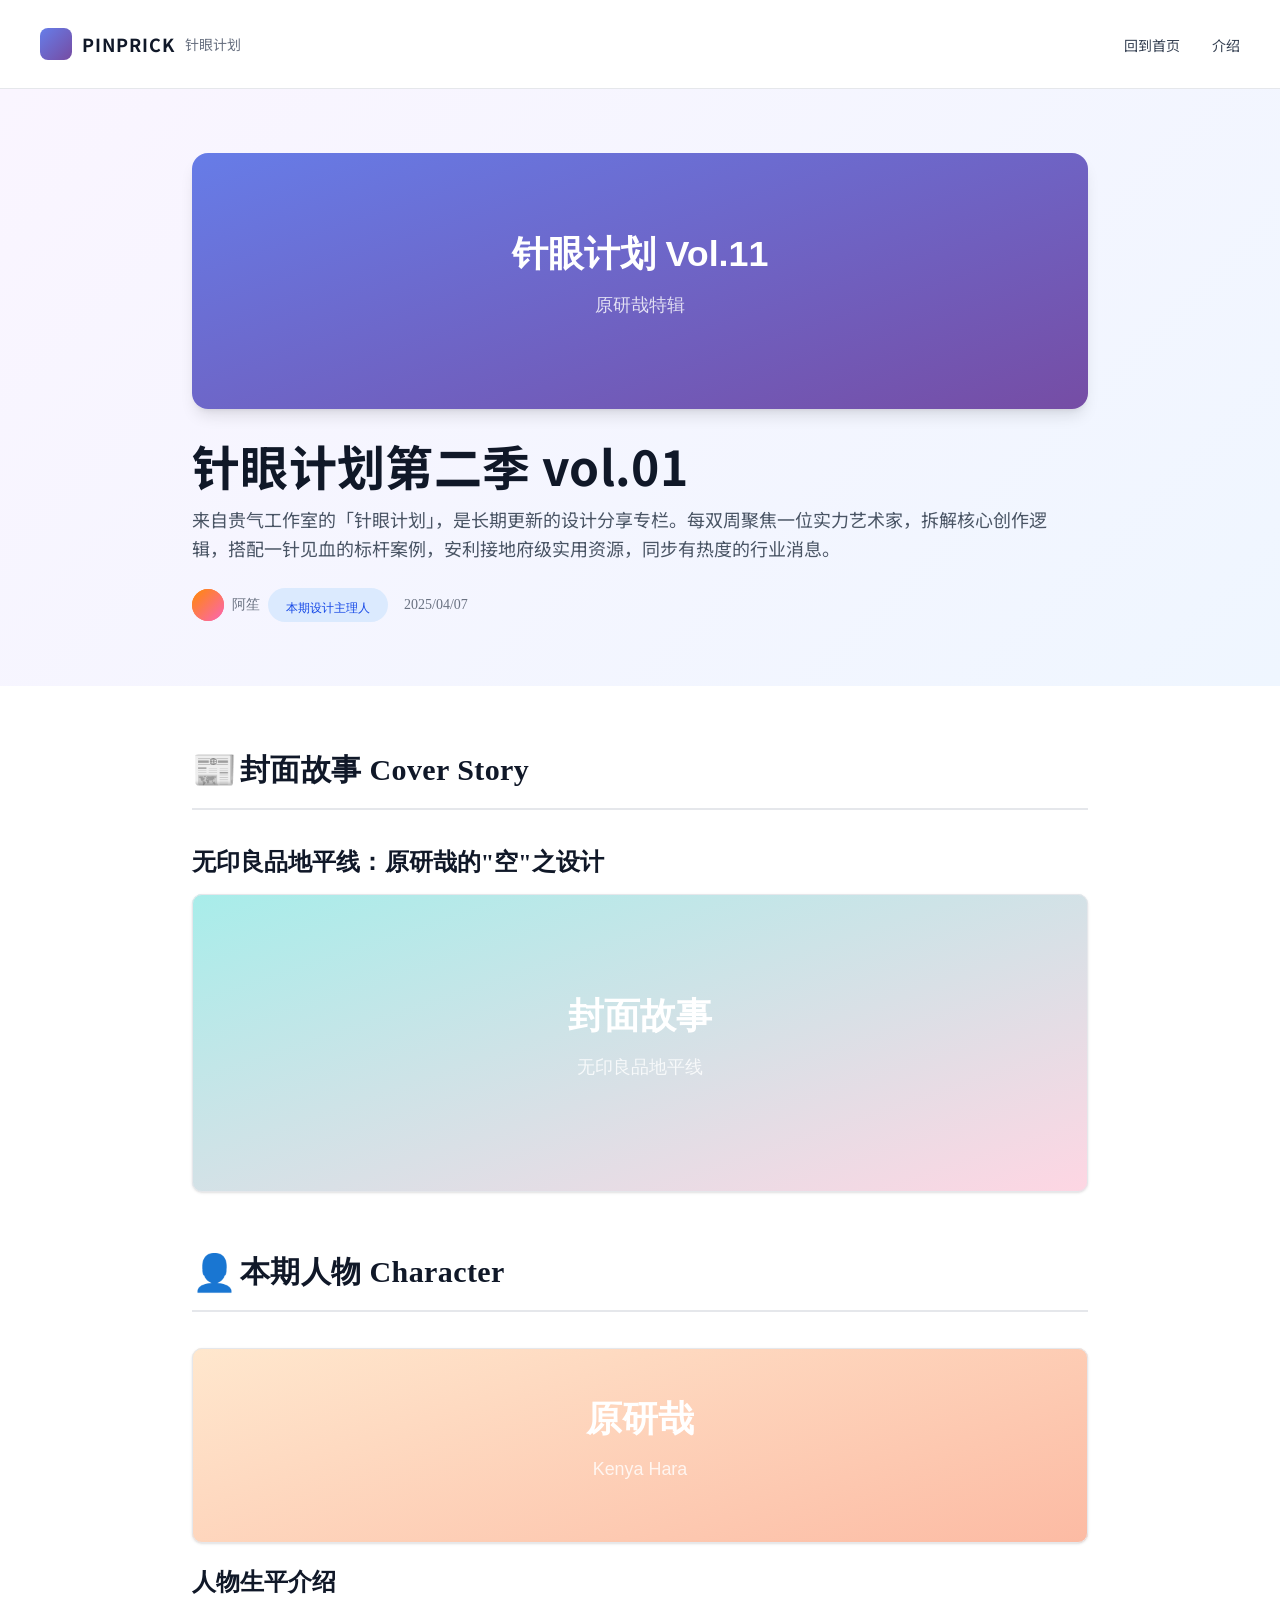
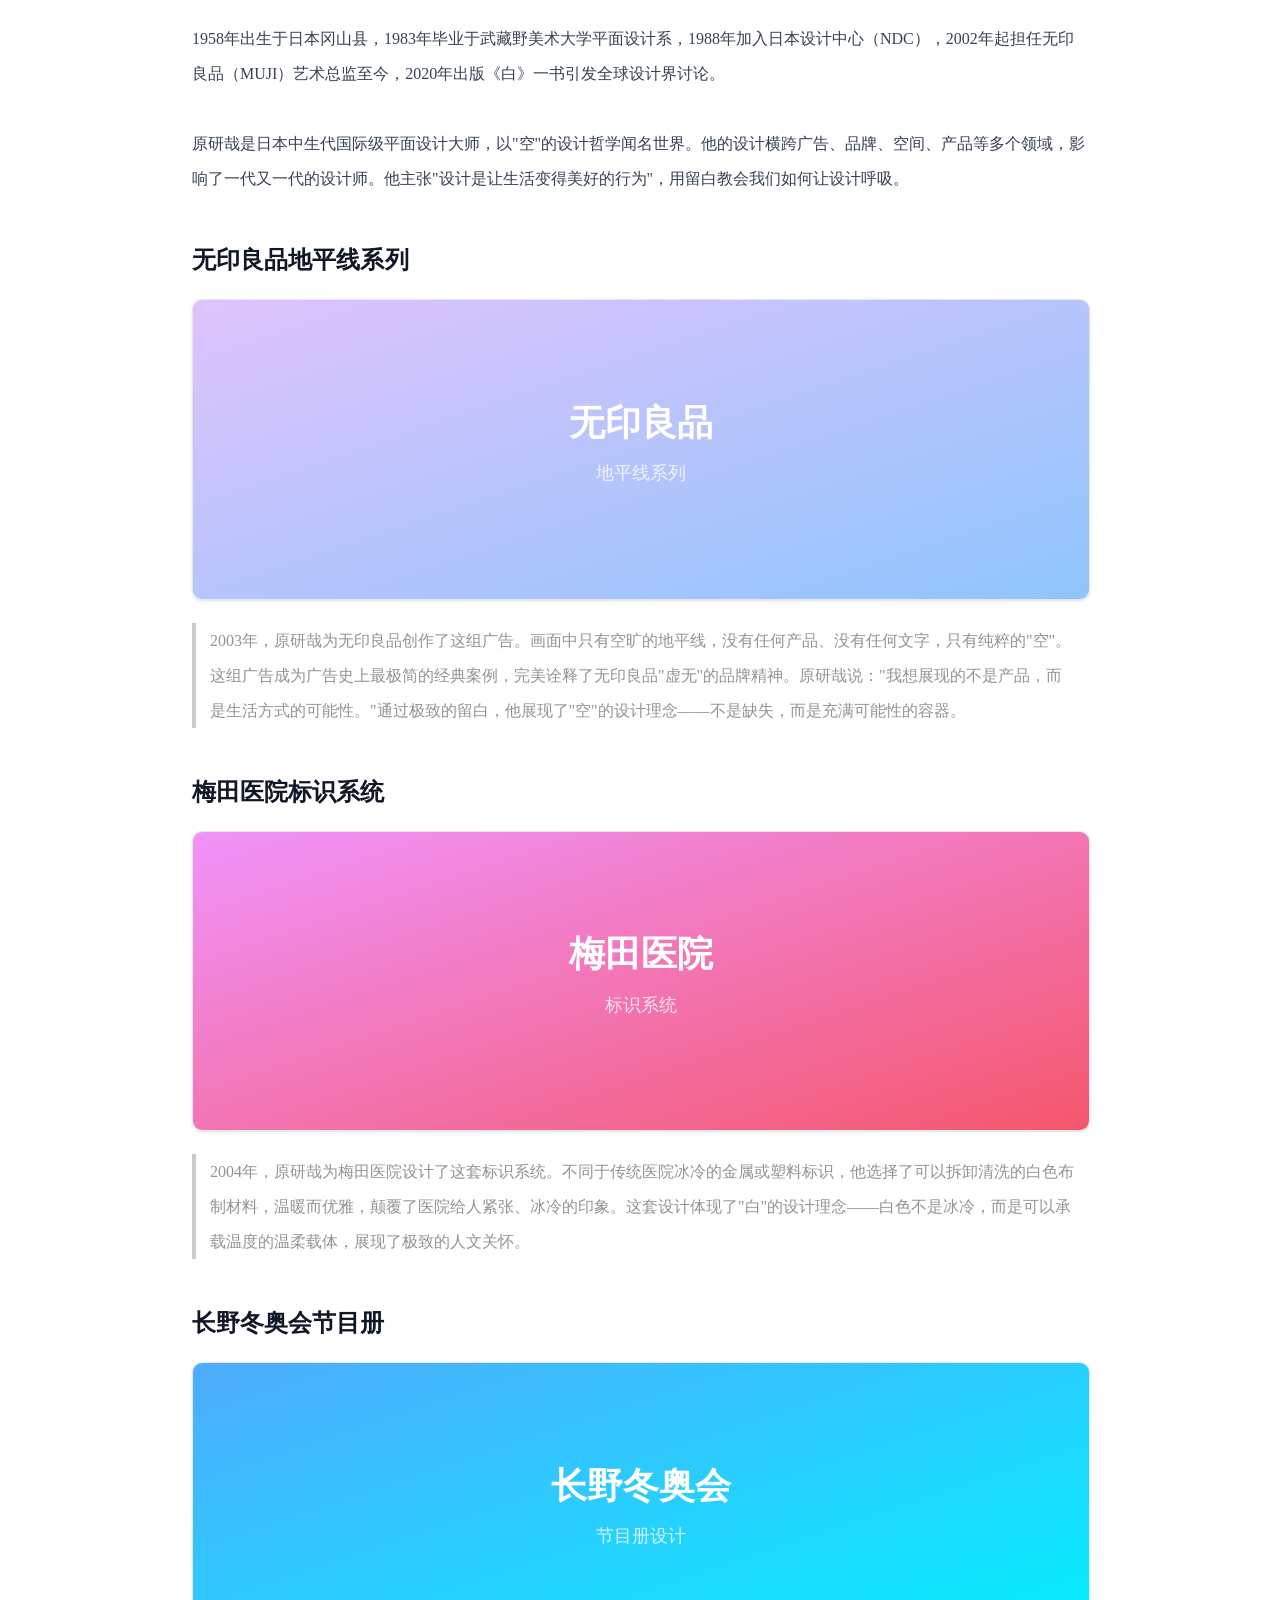
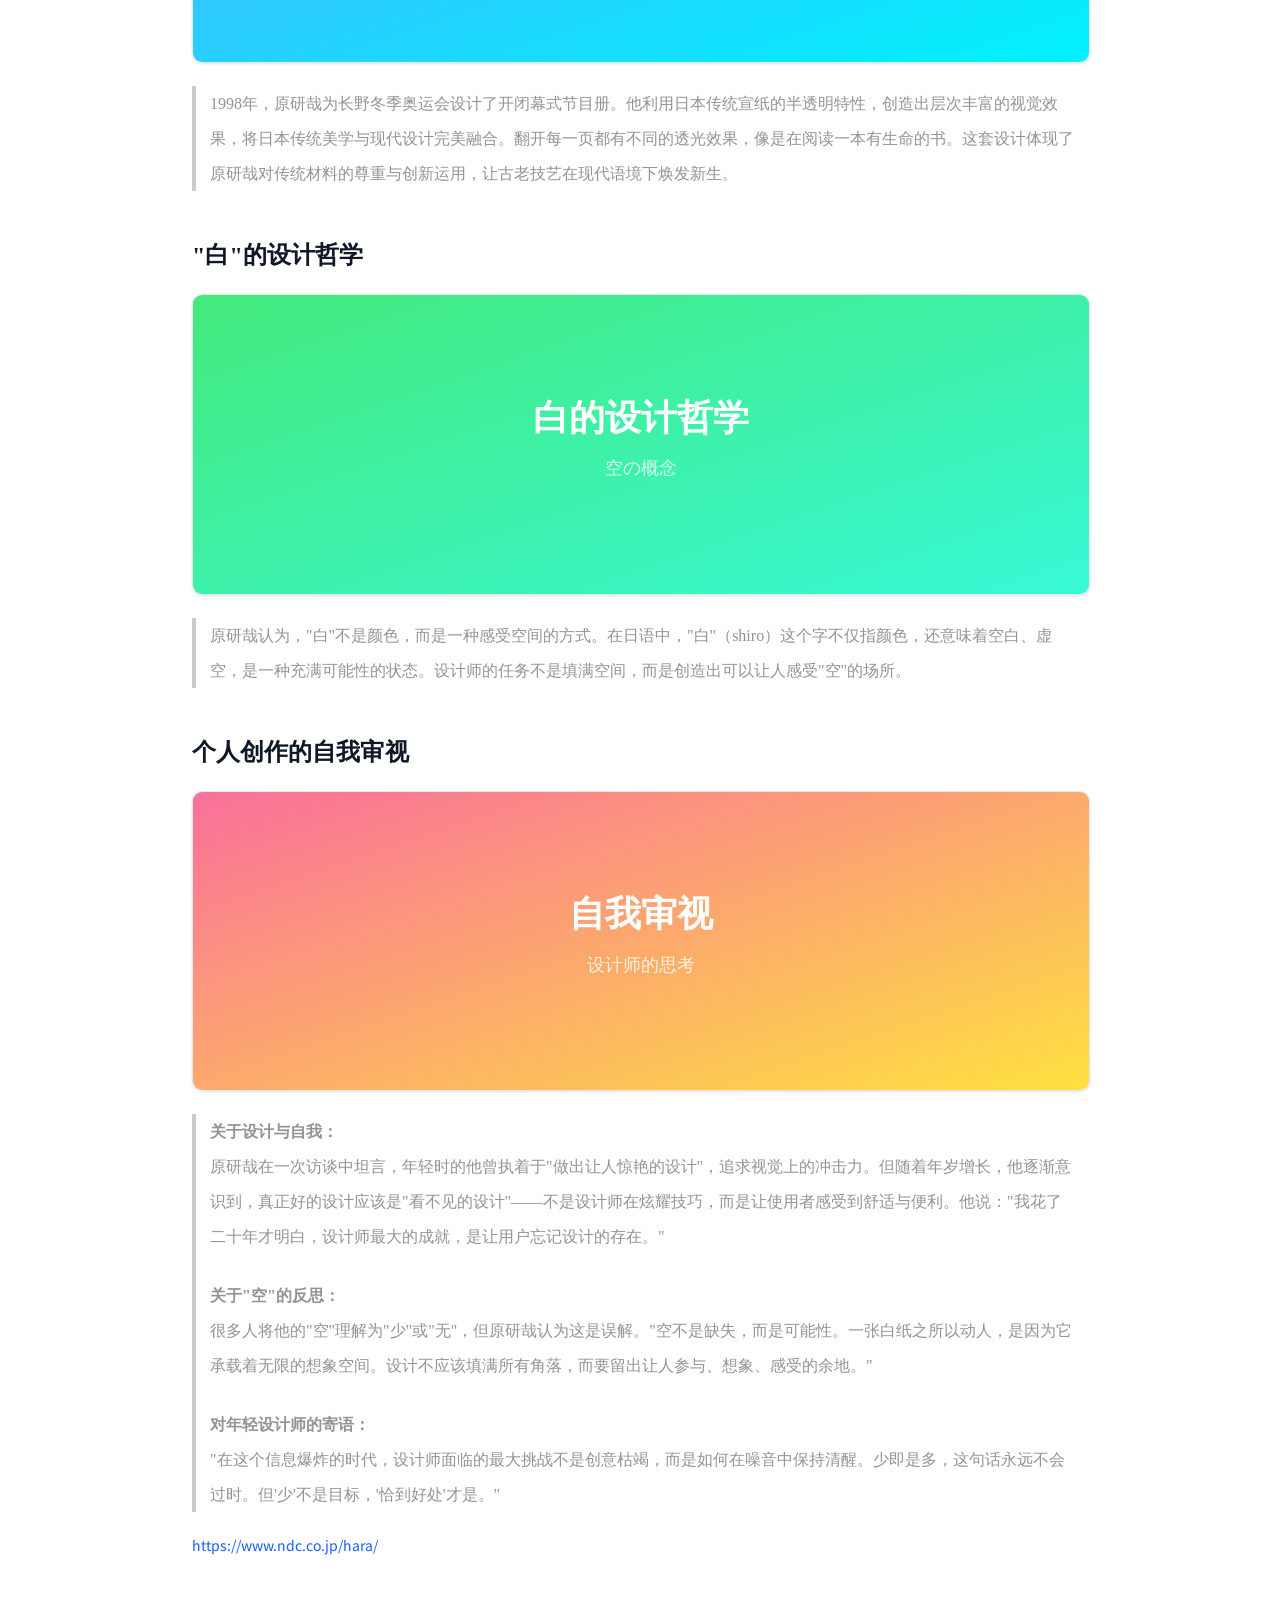
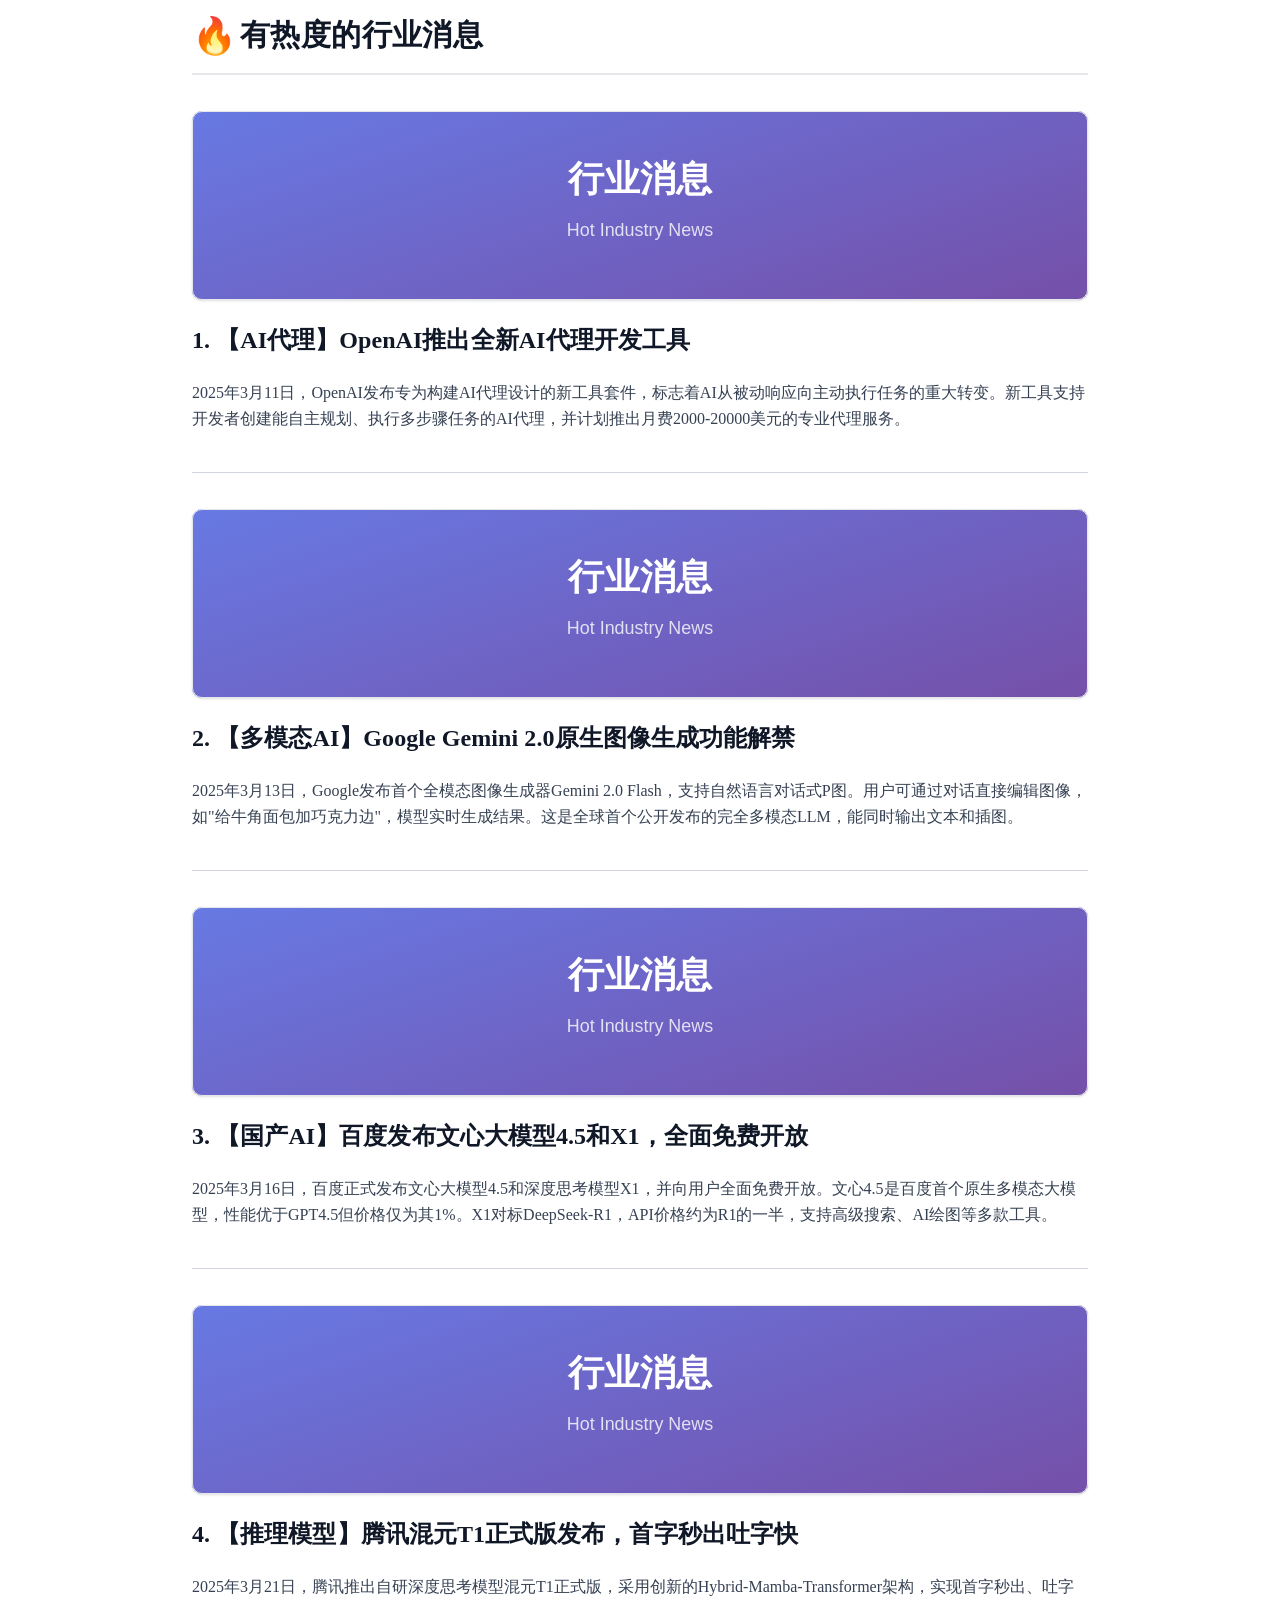
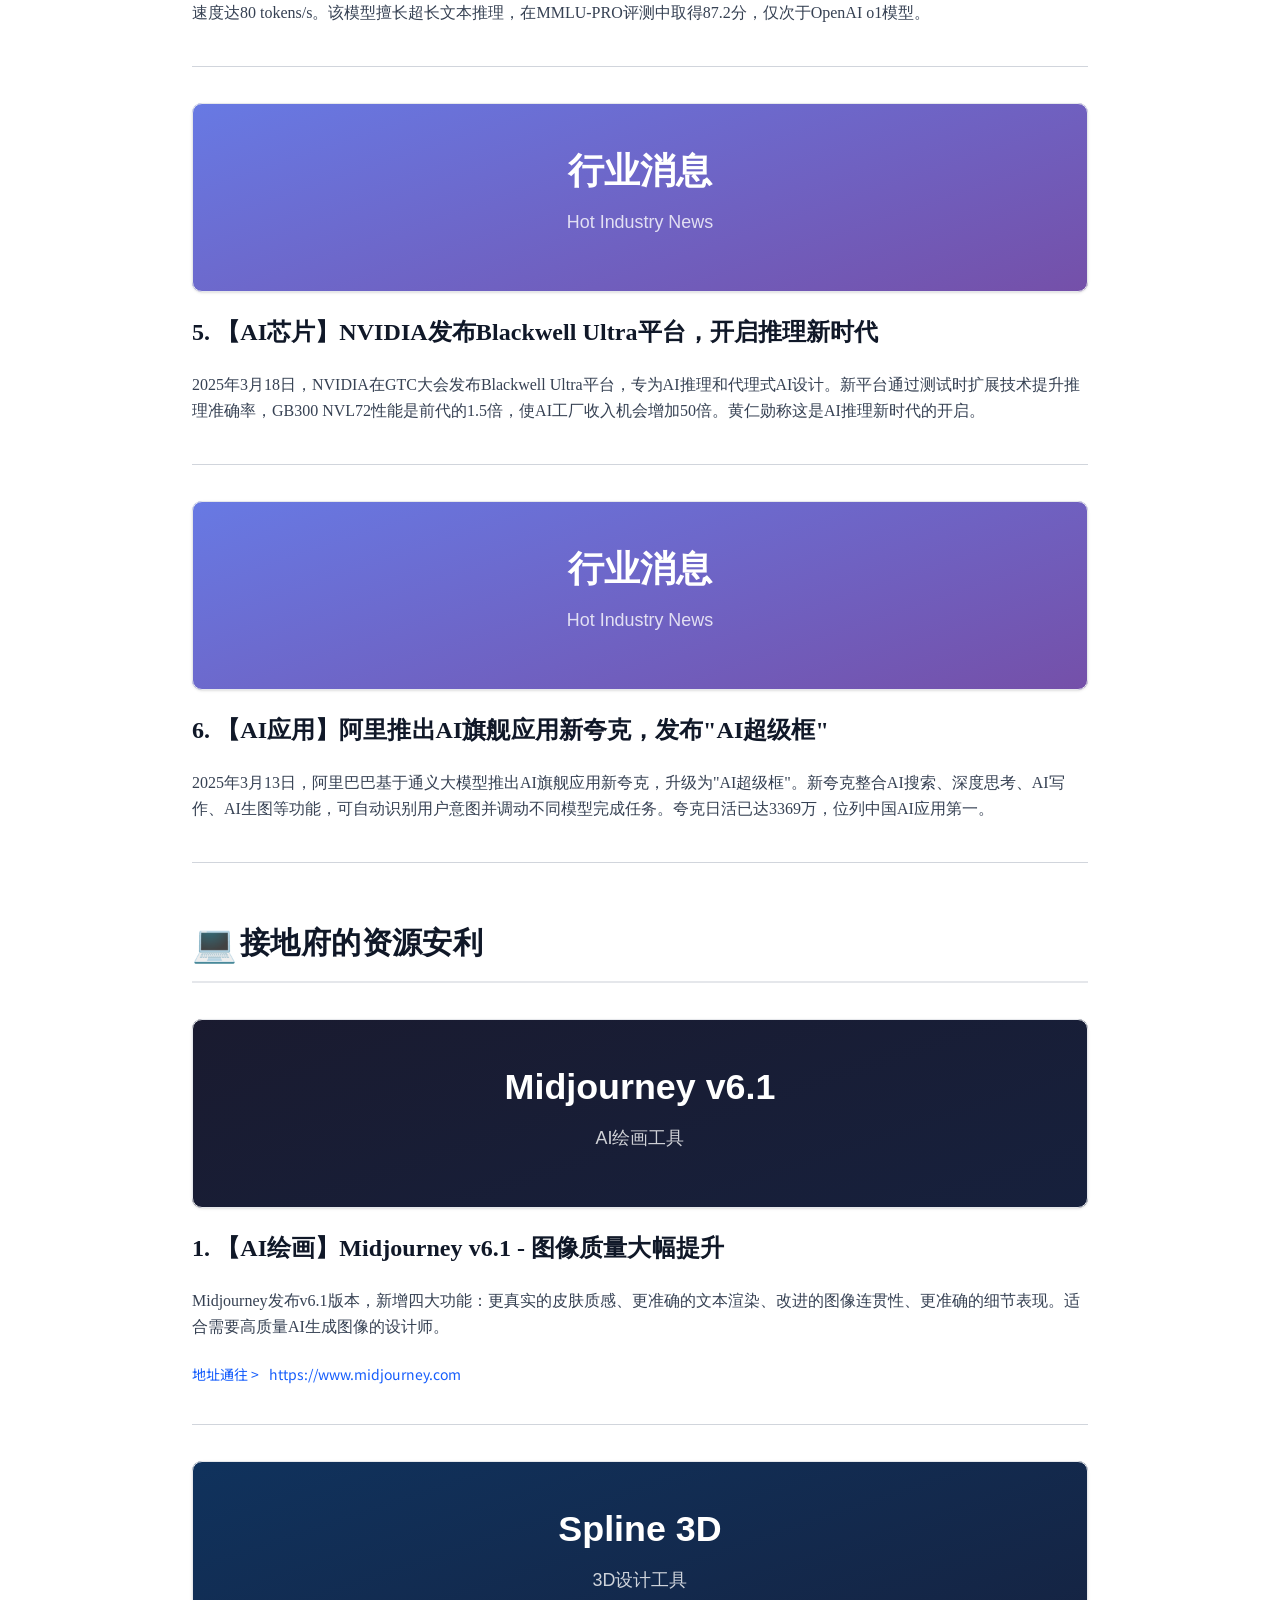
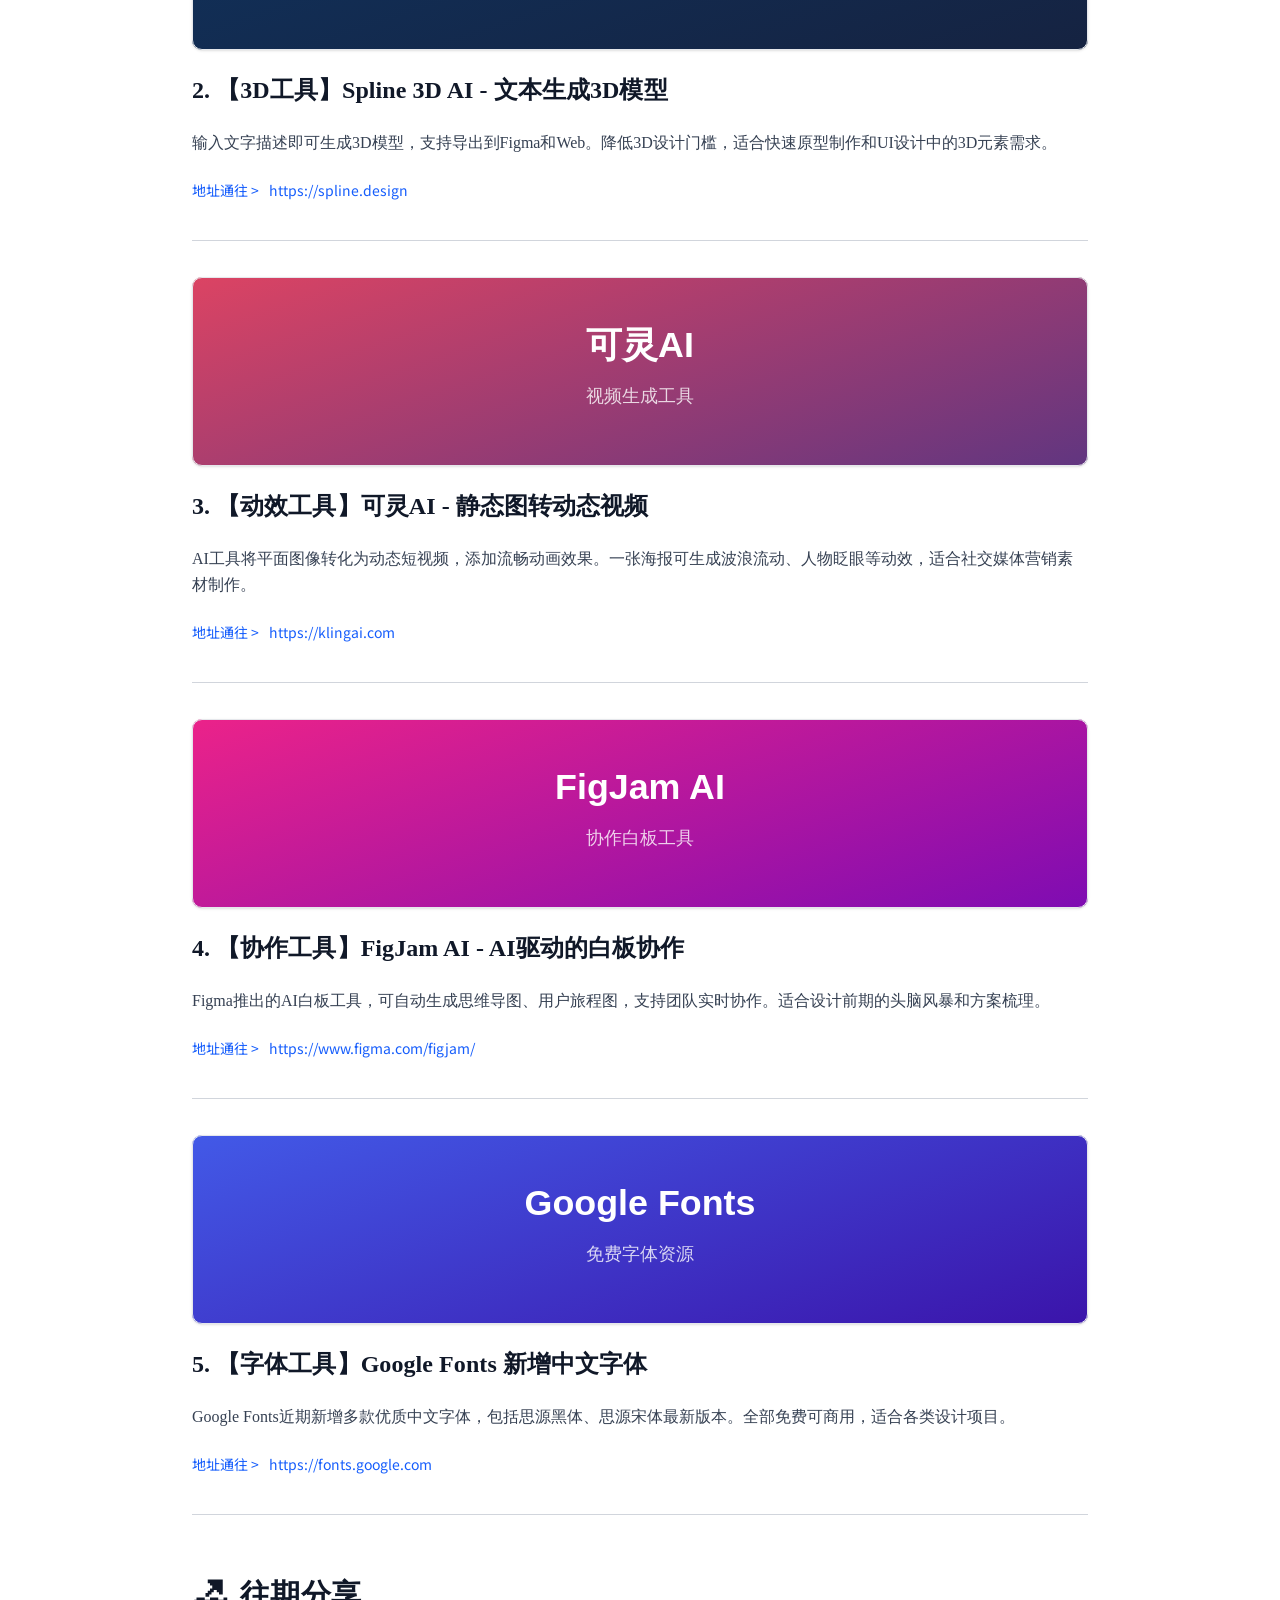
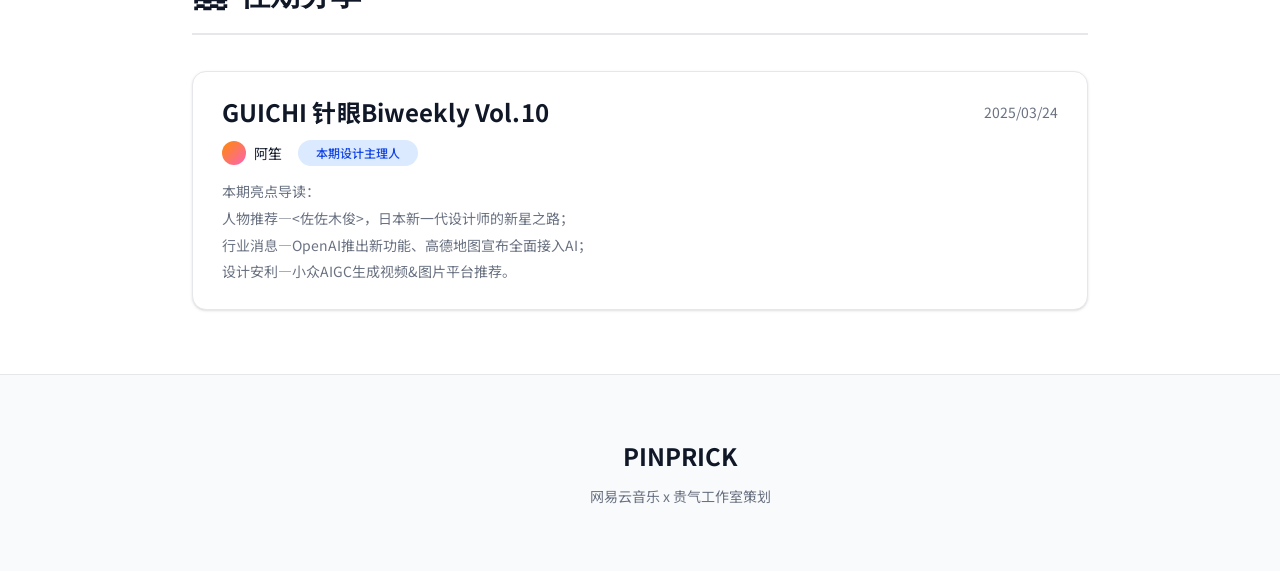
==== vol1.html @ 61b7a0e8 "优化子页面样式：渐变占位图、白色卡片阴影、统一header" ====
<!DOCTYPE html>
<html lang="zh-CN">
<head>
    <meta charset="UTF-8">
    <meta name="viewport" content="width=device-width, initial-scale=1.0">
    <title>针眼计划第二季 vol.01</title>
    <link rel="preconnect" href="https://fonts.googleapis.com">
    <link rel="preconnect" href="https://fonts.gstatic.com" crossorigin>
    <link href="https://fonts.googleapis.com/css2?family=Noto+Sans+SC:wght@400;500;600;700&display=swap" rel="stylesheet">
    <style>
        body {
            margin: 0;
            font-family: 'Noto Sans SC', Inter, -apple-system, BlinkMacSystemFont, sans-serif;
            background: white;
        }
    </style>
<style>img{max-width:100%;height:auto;display:block;}</style></head>
<body>
<!-- 整个页面容器 -->
<div style="width: 100%; min-height: 100vh; position: relative; background: white">

    <!-- 顶部Header -->
    <div class="header-section" style="display: flex; align-items: center; justify-content: space-between; padding: 16px 40px; border-bottom: 1px solid #E5E7EB; background: white; position: sticky; top: 0; z-index: 100;">
        <div class="header-logo">
            <a href="index.html" class="logo" style="display: flex; align-items: center; gap: 10px; text-decoration: none;">
                <img src="[data-uri]" alt="icon" style="width: 32px; height: 32px; border-radius: 8px;">
                <span class="en" style="font-size: 18px; font-weight: 700; color: #101828; letter-spacing: 1px;">PINPRICK</span>
                <span class="cn" style="font-size: 14px; color: #6A7282;">针眼计划</span>
            </a>
        </div>
        <nav>
            <ul style="display: flex; list-style: none; gap: 32px;">
                <li><a href="index.html" style="font-size: 14px; color: #364153; text-decoration: none;">回到首页</a></li>
                <li><a href="#" style="font-size: 14px; color: #364153; text-decoration: none;">介绍</a></li>
            </ul>
        </nav>
    </div>

    <!-- Hero区域 -->
    <div style="width: 100%; padding: 64px 40px; box-sizing: border-box; background: linear-gradient(135deg, #FAF5FF 0%, #EFF6FF 100%); display: flex; justify-content: center">
        <div style="width: 100%; max-width: 896px">
            <!-- Banner图 -->
            <div style="width: 100%; height: 256px; background: rgba(255,255,255,0); box-shadow: 0px 4px 6px -4px rgba(0,0,0,0.10), 0px 10px 15px -3px rgba(0,0,0,0.10); border-radius: 16px; overflow: hidden; margin-bottom: 32px">
                <img src="[data-uri]" style="width: 100%; height: 100%; object-fit: cover" alt="banner">
            </div>
            <!-- 标题 -->
            <div style="color: #101828; font-size: 48px; font-weight: 700; line-height: 48px; letter-spacing: 0.35px; margin-bottom: 16px">针眼计划第二季 vol.01</div>
            <!-- 描述 -->
            <div style="color: #4A5565; font-size: 18px; font-weight: 400; line-height: 29.25px; max-width: 888px; margin-bottom: 24px">来自贵气工作室的「针眼计划」，是长期更新的设计分享专栏。每双周聚焦一位实力艺术家，拆解核心创作逻辑，搭配一针见血的标杆案例，安利接地府级实用资源，同步有热度的行业消息。</div>
            <!-- 作者信息 - 日期在头像和标签旁边 -->
            <div style="display: flex; align-items: center; gap: 8px">
                <div style="width: 32px; height: 32px; position: relative; background: linear-gradient(135deg, #FF8904 0%, #FB64B6 100%); border-radius: 16777200px; overflow: hidden;">
                    <img style="width: 100%; height: 100%; object-fit: cover;" src="[data-uri]" alt="作者头像" />
                </div>
                <div style="color: #6A7282; font-size: 14px; font-family: Inter; font-weight: 400; line-height: 20px; word-wrap: break-word">阿笙</div>
                <div style="padding: 5px 18px; background: #DBEAFE; border-radius: 100px;">
                    <span style="color: #1447E6; font-size: 12px; font-family: Inter; font-weight: 500; line-height: 16px; word-wrap: break-word">本期设计主理人</span>
                </div>
                <div style="color: #6A7282; font-size: 14px; font-family: Inter; font-weight: 400; line-height: 20px; word-wrap: break-word; margin-left: 8px;">2025/04/07</div>
            </div>
        </div>
    </div>

    <!-- 主内容区 -->
    <div style="width: 100%; padding: 64px 40px; box-sizing: border-box; display: flex; justify-content: center">
        <div style="width: 100%; max-width: 896px; display: flex; flex-direction: column; gap: 60px">
            
            <!-- 封面故事 - 📰 emoji + 兔子图 -->
            <div style="display: flex; flex-direction: column; gap: 36px">
                <!-- 标题栏 -->
                <div style="width: 100%; height: 58px; position: relative; border-bottom: 2px solid #E5E7EB">
                    <div style="width: 36px; height: 40px; left: 0px; top: 0px; position: absolute">
                        <div style="left: 0px; top: 0.50px; position: absolute; color: #101828; font-size: 36px; font-family: Inter; font-weight: 700; line-height: 40px; letter-spacing: 0.37px; word-wrap: break-word">📰</div>
                    </div>
                    <div style="left: 48px; top: 2px; position: absolute; color: #101828; font-size: 30px; font-family: Inter; font-weight: 700; line-height: 36px; letter-spacing: 0.40px; word-wrap: break-word">封面故事 Cover Story</div>
                </div>
                
                <!-- 内容 -->
                <div style="width: 100%; flex-direction: column; justify-content: flex-start; align-items: flex-start; gap: 16px; display: flex">
                    <!-- 标题 -->
                    <div style="align-self: stretch; height: 32px; position: relative">
                        <div style="left: 0px; top: 0px; position: absolute; color: #101828; font-size: 24px; font-family: Inter; font-weight: 600; line-height: 32px; letter-spacing: 0.07px; word-wrap: break-word">无印良品地平线：原研哉的"空"之设计</div>
                    </div>
                    
                    <!-- 兔子封面图 - 自适应 -->
                    <div style="width: 100%; position: relative; background: rgba(255, 255, 255, 0); box-shadow: 0px 1px 2px -1px rgba(0, 0, 0, 0.10), 0px 1px 3px rgba(0, 0, 0, 0.10); overflow: hidden; border-radius: 10px; outline: 1px solid #E5E7EB; outline-offset: -1px;">
                        <img style="width: 100%; height: auto; display: block;" src="[data-uri]" alt="封面故事" />
                    </div>
                </div>
            </div>

            <!-- 本期人物 - 👤 emoji + 图文混排（生平+作品混在一起） -->
            <div style="display: flex; flex-direction: column; gap: 36px">
                <!-- 标题栏 -->
                <div style="width: 100%; height: 58px; position: relative; border-bottom: 2px solid #E5E7EB">
                    <div style="width: 36px; height: 40px; left: 0px; top: 0px; position: absolute">
                        <div style="left: 0px; top: 0.50px; position: absolute; color: #101828; font-size: 36px; font-family: Inter; font-weight: 700; line-height: 40px; letter-spacing: 0.37px; word-wrap: break-word">👤</div>
                    </div>
                    <div style="left: 48px; top: 2px; position: absolute; color: #101828; font-size: 30px; font-family: Inter; font-weight: 700; line-height: 36px; letter-spacing: 0.40px; word-wrap: break-word">本期人物 Character</div>
                </div>
                
                <!-- 内容 -->
                <div style="width: 100%; flex-direction: column; justify-content: flex-start; align-items: flex-start; gap: 48px; display: flex">
                    
                    <!-- 人物生平介绍 -->
                    <div style="width: 100%; flex-direction: column; justify-content: flex-start; align-items: flex-start; gap: 23px; display: flex">
                        <!-- 横图 -->
                        <div style="align-self: stretch; height: 195px; position: relative; background: rgba(255, 255, 255, 0); box-shadow: 0px 1px 2px -1px rgba(0, 0, 0, 0.10), 0px 1px 3px rgba(0, 0, 0, 0.10); overflow: hidden; border-radius: 10px; outline: 1px solid #E5E7EB; outline-offset: -1px;">
                            <img style="width: 100%; height: 100%; object-fit: cover;" src="[data-uri]" alt="人物介绍" />
                        </div>
                        <!-- 小标题 -->
                        <div style="align-self: stretch; height: 32px; position: relative">
                            <div style="left: 0px; top: 0px; position: absolute; color: #101828; font-size: 24px; font-family: Inter; font-weight: 600; line-height: 32px; letter-spacing: 0.07px; word-wrap: break-word">人物生平介绍</div>
                        </div>
                        <!-- 文字 -->
                        <div style="align-self: stretch; position: relative">
                            <div style="width: 100%; color: #364153; font-size: 16px; font-family: Inter; font-weight: 400; line-height: 35px; word-wrap: break-word">
                                1958年出生于日本冈山县，1983年毕业于武藏野美术大学平面设计系，1988年加入日本设计中心（NDC），2002年起担任无印良品（MUJI）艺术总监至今，2020年出版《白》一书引发全球设计界讨论。<br/><br/>
                                原研哉是日本中生代国际级平面设计大师，以"空"的设计哲学闻名世界。他的设计横跨广告、品牌、空间、产品等多个领域，影响了一代又一代的设计师。他主张"设计是让生活变得美好的行为"，用留白教会我们如何让设计呼吸。
                            </div>
                        </div>
                    </div>
                    
                    <!-- 代表作品一：地平线 -->
                    <div style="width: 100%; flex-direction: column; justify-content: flex-start; align-items: flex-start; gap: 23px; display: flex">
                        <!-- 小标题 -->
                        <div style="align-self: stretch; height: 32px; position: relative">
                            <div style="left: 0px; top: 0px; position: absolute; color: #101828; font-size: 24px; font-family: Inter; font-weight: 600; line-height: 32px; letter-spacing: 0.07px; word-wrap: break-word">无印良品地平线系列</div>
                        </div>
                        <!-- 大图 -->
                        <img style="width: 100%; height: auto; position: relative; background: rgba(255, 255, 255, 0); box-shadow: 0px 1px 2px -1px rgba(0, 0, 0, 0.10), 0px 1px 3px rgba(0, 0, 0, 0.10); border-radius: 10px; border: 1px solid #E5E7EB;" src="[data-uri]" alt="地平线系列" />
                        <!-- 左边框文字 -->
                        <div style="padding-left: 14px; padding-right: 14px; position: relative; border-left: 4px solid #CBCBCB; flex-direction: column; justify-content: center; align-items: flex-start; display: flex">
                            <div style="width: 100%; color: #939393; font-size: 16px; font-family: Inter; font-weight: 400; line-height: 35px; word-wrap: break-word">
                                2003年，原研哉为无印良品创作了这组广告。画面中只有空旷的地平线，没有任何产品、没有任何文字，只有纯粹的"空"。这组广告成为广告史上最极简的经典案例，完美诠释了无印良品"虚无"的品牌精神。原研哉说："我想展现的不是产品，而是生活方式的可能性。"通过极致的留白，他展现了"空"的设计理念——不是缺失，而是充满可能性的容器。
                            </div>
                        </div>
                    </div>
                    
                    <!-- 代表作品二：梅田医院 -->
                    <div style="width: 100%; flex-direction: column; justify-content: flex-start; align-items: flex-start; gap: 23px; display: flex">
                        <div style="align-self: stretch; height: 32px; position: relative">
                            <div style="left: 0px; top: 0px; position: absolute; color: #101828; font-size: 24px; font-family: Inter; font-weight: 600; line-height: 32px; letter-spacing: 0.07px; word-wrap: break-word">梅田医院标识系统</div>
                        </div>
                        <img style="width: 100%; height: auto; position: relative; background: rgba(255, 255, 255, 0); box-shadow: 0px 1px 2px -1px rgba(0, 0, 0, 0.10), 0px 1px 3px rgba(0, 0, 0, 0.10); border-radius: 10px; border: 1px solid #E5E7EB;" src="[data-uri]" alt="梅田医院" />
                        <div style="padding-left: 14px; padding-right: 14px; position: relative; border-left: 4px solid #CBCBCB; flex-direction: column; justify-content: center; align-items: flex-start; display: flex">
                            <div style="width: 100%; color: #939393; font-size: 16px; font-family: Inter; font-weight: 400; line-height: 35px; word-wrap: break-word">
                                2004年，原研哉为梅田医院设计了这套标识系统。不同于传统医院冰冷的金属或塑料标识，他选择了可以拆卸清洗的白色布制材料，温暖而优雅，颠覆了医院给人紧张、冰冷的印象。这套设计体现了"白"的设计理念——白色不是冰冷，而是可以承载温度的温柔载体，展现了极致的人文关怀。
                            </div>
                        </div>
                    </div>
                    
                    <!-- 代表作品三：冬奥会 -->
                    <div style="width: 100%; flex-direction: column; justify-content: flex-start; align-items: flex-start; gap: 23px; display: flex">
                        <div style="align-self: stretch; height: 32px; position: relative">
                            <div style="left: 0px; top: 0px; position: absolute; color: #101828; font-size: 24px; font-family: Inter; font-weight: 600; line-height: 32px; letter-spacing: 0.07px; word-wrap: break-word">长野冬奥会节目册</div>
                        </div>
                        <img style="width: 100%; height: auto; position: relative; background: rgba(255, 255, 255, 0); box-shadow: 0px 1px 2px -1px rgba(0, 0, 0, 0.10), 0px 1px 3px rgba(0, 0, 0, 0.10); border-radius: 10px; border: 1px solid #E5E7EB;" src="[data-uri]" alt="冬奥会节目册" />
                        <div style="padding-left: 14px; padding-right: 14px; position: relative; border-left: 4px solid #CBCBCB; flex-direction: column; justify-content: center; align-items: flex-start; display: flex">
                            <div style="width: 100%; color: #939393; font-size: 16px; font-family: Inter; font-weight: 400; line-height: 35px; word-wrap: break-word">
                                1998年，原研哉为长野冬季奥运会设计了开闭幕式节目册。他利用日本传统宣纸的半透明特性，创造出层次丰富的视觉效果，将日本传统美学与现代设计完美融合。翻开每一页都有不同的透光效果，像是在阅读一本有生命的书。这套设计体现了原研哉对传统材料的尊重与创新运用，让古老技艺在现代语境下焕发新生。
                            </div>
                        </div>
                    </div>
                    
                    <!-- 设计哲学 -->
                    <div style="width: 100%; flex-direction: column; justify-content: flex-start; align-items: flex-start; gap: 23px; display: flex">
                        <div style="align-self: stretch; height: 32px; position: relative">
                            <div style="left: 0px; top: 0px; position: absolute; color: #101828; font-size: 24px; font-family: Inter; font-weight: 600; line-height: 32px; letter-spacing: 0.07px; word-wrap: break-word">"白"的设计哲学</div>
                        </div>
                        <img style="width: 100%; height: auto; position: relative; background: rgba(255, 255, 255, 0); box-shadow: 0px 1px 2px -1px rgba(0, 0, 0, 0.10), 0px 1px 3px rgba(0, 0, 0, 0.10); border-radius: 10px; border: 1px solid #E5E7EB;" src="[data-uri]" alt="白的设计哲学" />
                        <div style="padding-left: 14px; padding-right: 14px; position: relative; border-left: 4px solid #CBCBCB; flex-direction: column; justify-content: center; align-items: flex-start; display: flex">
                            <div style="width: 100%; color: #939393; font-size: 16px; font-family: Inter; font-weight: 400; line-height: 35px; word-wrap: break-word">
                                原研哉认为，"白"不是颜色，而是一种感受空间的方式。在日语中，"白"（shiro）这个字不仅指颜色，还意味着空白、虚空，是一种充满可能性的状态。设计师的任务不是填满空间，而是创造出可以让人感受"空"的场所。
                            </div>
                        </div>
                    </div>
                    
                    <!-- 个人创作的自我审视 - 深度内容 -->
                    <div style="width: 100%; flex-direction: column; justify-content: flex-start; align-items: flex-start; gap: 23px; display: flex">
                        <div style="align-self: stretch; height: 32px; position: relative">
                            <div style="left: 0px; top: 0px; position: absolute; color: #101828; font-size: 24px; font-family: Inter; font-weight: 600; line-height: 32px; letter-spacing: 0.07px; word-wrap: break-word">个人创作的自我审视</div>
                        </div>
                        <img style="width: 100%; height: auto; position: relative; background: rgba(255, 255, 255, 0); box-shadow: 0px 1px 2px -1px rgba(0, 0, 0, 0.10), 0px 1px 3px rgba(0, 0, 0, 0.10); border-radius: 10px; border: 1px solid #E5E7EB;" src="[data-uri]" alt="自我审视" />
                        <div style="padding-left: 14px; padding-right: 14px; position: relative; border-left: 4px solid #CBCBCB; flex-direction: column; justify-content: center; align-items: flex-start; display: flex; gap: 24px;">
                            <div style="width: 100%; color: #939393; font-size: 16px; font-family: Inter; font-weight: 400; line-height: 35px; word-wrap: break-word">
                                <strong>关于设计与自我：</strong><br/>
                                原研哉在一次访谈中坦言，年轻时的他曾执着于"做出让人惊艳的设计"，追求视觉上的冲击力。但随着年岁增长，他逐渐意识到，真正好的设计应该是"看不见的设计"——不是设计师在炫耀技巧，而是让使用者感受到舒适与便利。他说："我花了二十年才明白，设计师最大的成就，是让用户忘记设计的存在。"
                            </div>
                            <div style="width: 100%; color: #939393; font-size: 16px; font-family: Inter; font-weight: 400; line-height: 35px; word-wrap: break-word">
                                <strong>关于"空"的反思：</strong><br/>
                                很多人将他的"空"理解为"少"或"无"，但原研哉认为这是误解。"空不是缺失，而是可能性。一张白纸之所以动人，是因为它承载着无限的想象空间。设计不应该填满所有角落，而要留出让人参与、想象、感受的余地。"
                            </div>
                            <div style="width: 100%; color: #939393; font-size: 16px; font-family: Inter; font-weight: 400; line-height: 35px; word-wrap: break-word">
                                <strong>对年轻设计师的寄语：</strong><br/>
                                "在这个信息爆炸的时代，设计师面临的最大挑战不是创意枯竭，而是如何在噪音中保持清醒。少即是多，这句话永远不会过时。但'少'不是目标，'恰到好处'才是。"
                            </div>
                        </div>
                        <a href="https://www.ndc.co.jp/hara/" target="_blank" style="color: #155DFC; font-size: 14px; text-decoration: none">https://www.ndc.co.jp/hara/</a>
                    </div>
                    
                </div>
            </div>

            <!-- 有热度的行业消息 - 🔥 emoji -->
            <div style="display: flex; flex-direction: column; gap: 36px">
                <!-- 标题栏 -->
                <div style="width: 100%; height: 58px; position: relative; border-bottom: 2px solid #E5E7EB">
                    <div style="width: 36px; height: 40px; left: 0px; top: 0px; position: absolute">
                        <div style="left: 0px; top: 0.50px; position: absolute; color: #101828; font-size: 36px; font-family: Inter; font-weight: 700; line-height: 40px; letter-spacing: 0.37px; word-wrap: break-word">🔥</div>
                    </div>
                    <div style="left: 48px; top: 2px; position: absolute; color: #101828; font-size: 30px; font-family: Inter; font-weight: 700; line-height: 36px; letter-spacing: 0.40px; word-wrap: break-word">有热度的行业消息</div>
                </div>
                
                <!-- 消息1：OpenAI AI代理 -->
                <div style="width: 100%; flex-direction: column; justify-content: flex-start; align-items: flex-start; gap: 24px; display: flex; padding-bottom: 40px; border-bottom: 1px solid #D1D5DC;">
                    <div style="align-self: stretch; height: 189px; position: relative; background: rgba(255, 255, 255, 0); box-shadow: 0px 1px 2px -1px rgba(0, 0, 0, 0.10), 0px 1px 3px rgba(0, 0, 0, 0.10); overflow: hidden; border-radius: 10px; outline: 1px solid #E5E7EB; outline-offset: -1px;">
                        <img style="width: 100%; height: 100%; object-fit: cover;" src="[data-uri]" alt="OpenAI AI代理" />
                    </div>
                    <div style="align-self: stretch; height: 32px; position: relative">
                        <div style="left: 0px; top: 0px; position: absolute; color: #101828; font-size: 24px; font-family: Inter; font-weight: 600; line-height: 32px; letter-spacing: 0.07px; word-wrap: break-word">1. 【AI代理】OpenAI推出全新AI代理开发工具</div>
                    </div>
                    <div style="align-self: stretch; position: relative">
                        <div style="width: 100%; color: #364153; font-size: 16px; font-family: Inter; font-weight: 400; line-height: 26px; word-wrap: break-word">
                            2025年3月11日，OpenAI发布专为构建AI代理设计的新工具套件，标志着AI从被动响应向主动执行任务的重大转变。新工具支持开发者创建能自主规划、执行多步骤任务的AI代理，并计划推出月费2000-20000美元的专业代理服务。
                        </div>
                    </div>
                </div>

                <!-- 消息2：Google Gemini 2.0图像生成 -->
                <div style="width: 100%; flex-direction: column; justify-content: flex-start; align-items: flex-start; gap: 24px; display: flex; padding-bottom: 40px; border-bottom: 1px solid #D1D5DC;">
                    <div style="align-self: stretch; height: 189px; position: relative; background: rgba(255, 255, 255, 0); box-shadow: 0px 1px 2px -1px rgba(0, 0, 0, 0.10), 0px 1px 3px rgba(0, 0, 0, 0.10); overflow: hidden; border-radius: 10px; outline: 1px solid #E5E7EB; outline-offset: -1px;">
                        <img style="width: 100%; height: 100%; object-fit: cover;" src="[data-uri]" alt="Gemini 2.0" />
                    </div>
                    <div style="align-self: stretch; height: 32px; position: relative">
                        <div style="left: 0px; top: 0px; position: absolute; color: #101828; font-size: 24px; font-family: Inter; font-weight: 600; line-height: 32px; letter-spacing: 0.07px; word-wrap: break-word">2. 【多模态AI】Google Gemini 2.0原生图像生成功能解禁</div>
                    </div>
                    <div style="align-self: stretch; position: relative">
                        <div style="width: 100%; color: #364153; font-size: 16px; font-family: Inter; font-weight: 400; line-height: 26px; word-wrap: break-word">
                            2025年3月13日，Google发布首个全模态图像生成器Gemini 2.0 Flash，支持自然语言对话式P图。用户可通过对话直接编辑图像，如"给牛角面包加巧克力边"，模型实时生成结果。这是全球首个公开发布的完全多模态LLM，能同时输出文本和插图。
                        </div>
                    </div>
                </div>

                <!-- 消息3：百度文心大模型 -->
                <div style="width: 100%; flex-direction: column; justify-content: flex-start; align-items: flex-start; gap: 24px; display: flex; padding-bottom: 40px; border-bottom: 1px solid #D1D5DC;">
                    <div style="align-self: stretch; height: 189px; position: relative; background: rgba(255, 255, 255, 0); box-shadow: 0px 1px 2px -1px rgba(0, 0, 0, 0.10), 0px 1px 3px rgba(0, 0, 0, 0.10); overflow: hidden; border-radius: 10px; outline: 1px solid #E5E7EB; outline-offset: -1px;">
                        <img style="width: 100%; height: 100%; object-fit: cover;" src="[data-uri]" alt="百度文心" />
                    </div>
                    <div style="align-self: stretch; height: 32px; position: relative">
                        <div style="left: 0px; top: 0px; position: absolute; color: #101828; font-size: 24px; font-family: Inter; font-weight: 600; line-height: 32px; letter-spacing: 0.07px; word-wrap: break-word">3. 【国产AI】百度发布文心大模型4.5和X1，全面免费开放</div>
                    </div>
                    <div style="align-self: stretch; position: relative">
                        <div style="width: 100%; color: #364153; font-size: 16px; font-family: Inter; font-weight: 400; line-height: 26px; word-wrap: break-word">
                            2025年3月16日，百度正式发布文心大模型4.5和深度思考模型X1，并向用户全面免费开放。文心4.5是百度首个原生多模态大模型，性能优于GPT4.5但价格仅为其1%。X1对标DeepSeek-R1，API价格约为R1的一半，支持高级搜索、AI绘图等多款工具。
                        </div>
                    </div>
                </div>

                <!-- 消息4：腾讯混元T1 -->
                <div style="width: 100%; flex-direction: column; justify-content: flex-start; align-items: flex-start; gap: 24px; display: flex; padding-bottom: 40px; border-bottom: 1px solid #D1D5DC;">
                    <div style="align-self: stretch; height: 189px; position: relative; background: rgba(255, 255, 255, 0); box-shadow: 0px 1px 2px -1px rgba(0, 0, 0, 0.10), 0px 1px 3px rgba(0, 0, 0, 0.10); overflow: hidden; border-radius: 10px; outline: 1px solid #E5E7EB; outline-offset: -1px;">
                        <img style="width: 100%; height: 100%; object-fit: cover;" src="[data-uri]" alt="腾讯混元" />
                    </div>
                    <div style="align-self: stretch; height: 32px; position: relative">
                        <div style="left: 0px; top: 0px; position: absolute; color: #101828; font-size: 24px; font-family: Inter; font-weight: 600; line-height: 32px; letter-spacing: 0.07px; word-wrap: break-word">4. 【推理模型】腾讯混元T1正式版发布，首字秒出吐字快</div>
                    </div>
                    <div style="align-self: stretch; position: relative">
                        <div style="width: 100%; color: #364153; font-size: 16px; font-family: Inter; font-weight: 400; line-height: 26px; word-wrap: break-word">
                            2025年3月21日，腾讯推出自研深度思考模型混元T1正式版，采用创新的Hybrid-Mamba-Transformer架构，实现首字秒出、吐字速度达80 tokens/s。该模型擅长超长文本推理，在MMLU-PRO评测中取得87.2分，仅次于OpenAI o1模型。
                        </div>
                    </div>
                </div>

                <!-- 消息5：NVIDIA Blackwell Ultra -->
                <div style="width: 100%; flex-direction: column; justify-content: flex-start; align-items: flex-start; gap: 24px; display: flex; padding-bottom: 40px; border-bottom: 1px solid #D1D5DC;">
                    <div style="align-self: stretch; height: 189px; position: relative; background: rgba(255, 255, 255, 0); box-shadow: 0px 1px 2px -1px rgba(0, 0, 0, 0.10), 0px 1px 3px rgba(0, 0, 0, 0.10); overflow: hidden; border-radius: 10px; outline: 1px solid #E5E7EB; outline-offset: -1px;">
                        <img style="width: 100%; height: 100%; object-fit: cover;" src="[data-uri]" alt="NVIDIA" />
                    </div>
                    <div style="align-self: stretch; height: 32px; position: relative">
                        <div style="left: 0px; top: 0px; position: absolute; color: #101828; font-size: 24px; font-family: Inter; font-weight: 600; line-height: 32px; letter-spacing: 0.07px; word-wrap: break-word">5. 【AI芯片】NVIDIA发布Blackwell Ultra平台，开启推理新时代</div>
                    </div>
                    <div style="align-self: stretch; position: relative">
                        <div style="width: 100%; color: #364153; font-size: 16px; font-family: Inter; font-weight: 400; line-height: 26px; word-wrap: break-word">
                            2025年3月18日，NVIDIA在GTC大会发布Blackwell Ultra平台，专为AI推理和代理式AI设计。新平台通过测试时扩展技术提升推理准确率，GB300 NVL72性能是前代的1.5倍，使AI工厂收入机会增加50倍。黄仁勋称这是AI推理新时代的开启。
                        </div>
                    </div>
                </div>

                <!-- 消息6：阿里夸克AI -->
                <div style="width: 100%; flex-direction: column; justify-content: flex-start; align-items: flex-start; gap: 24px; display: flex; padding-bottom: 40px; border-bottom: 1px solid #D1D5DC;">
                    <div style="align-self: stretch; height: 189px; position: relative; background: rgba(255, 255, 255, 0); box-shadow: 0px 1px 2px -1px rgba(0, 0, 0, 0.10), 0px 1px 3px rgba(0, 0, 0, 0.10); overflow: hidden; border-radius: 10px; outline: 1px solid #E5E7EB; outline-offset: -1px;">
                        <img style="width: 100%; height: 100%; object-fit: cover;" src="[data-uri]" alt="阿里夸克" />
                    </div>
                    <div style="align-self: stretch; height: 32px; position: relative">
                        <div style="left: 0px; top: 0px; position: absolute; color: #101828; font-size: 24px; font-family: Inter; font-weight: 600; line-height: 32px; letter-spacing: 0.07px; word-wrap: break-word">6. 【AI应用】阿里推出AI旗舰应用新夸克，发布"AI超级框"</div>
                    </div>
                    <div style="align-self: stretch; position: relative">
                        <div style="width: 100%; color: #364153; font-size: 16px; font-family: Inter; font-weight: 400; line-height: 26px; word-wrap: break-word">
                            2025年3月13日，阿里巴巴基于通义大模型推出AI旗舰应用新夸克，升级为"AI超级框"。新夸克整合AI搜索、深度思考、AI写作、AI生图等功能，可自动识别用户意图并调动不同模型完成任务。夸克日活已达3369万，位列中国AI应用第一。
                        </div>
                    </div>
                </div>
            </div>

            <!-- 接地府的资源安利 - 💻 emoji -->
            <div style="display: flex; flex-direction: column; gap: 36px">
                <!-- 标题栏 -->
                <div style="width: 100%; height: 58px; position: relative; border-bottom: 2px solid #E5E7EB">
                    <div style="width: 36px; height: 40px; left: 0px; top: 0px; position: absolute">
                        <div style="left: 0px; top: 0.50px; position: absolute; color: #101828; font-size: 36px; font-family: Inter; font-weight: 700; line-height: 40px; letter-spacing: 0.37px; word-wrap: break-word">💻</div>
                    </div>
                    <div style="left: 48px; top: 2px; position: absolute; color: #101828; font-size: 30px; font-family: Inter; font-weight: 700; line-height: 36px; letter-spacing: 0.40px; word-wrap: break-word">接地府的资源安利</div>
                </div>
                
                <!-- 资源1：Midjourney v6.1 -->
                <div style="width: 100%; flex-direction: column; justify-content: flex-start; align-items: flex-start; gap: 24px; display: flex; padding-bottom: 40px; border-bottom: 1px solid #D1D5DC;">
                    <div style="align-self: stretch; height: 189px; position: relative; background: rgba(255, 255, 255, 0); box-shadow: 0px 1px 2px -1px rgba(0, 0, 0, 0.10), 0px 1px 3px rgba(0, 0, 0, 0.10); overflow: hidden; border-radius: 10px; outline: 1px solid #E5E7EB; outline-offset: -1px;">
                        <img style="width: 100%; height: 100%; object-fit: cover;" src="[data-uri]" alt="Midjourney" />
                    </div>
                    <div style="align-self: stretch; height: 32px; position: relative">
                        <div style="left: 0px; top: 0px; position: absolute; color: #101828; font-size: 24px; font-family: Inter; font-weight: 600; line-height: 32px; letter-spacing: 0.07px; word-wrap: break-word">1. 【AI绘画】Midjourney v6.1 - 图像质量大幅提升</div>
                    </div>
                    <div style="align-self: stretch; position: relative">
                        <div style="width: 100%; color: #364153; font-size: 16px; font-family: Inter; font-weight: 400; line-height: 26px; word-wrap: break-word">
                            Midjourney发布v6.1版本，新增四大功能：更真实的皮肤质感、更准确的文本渲染、改进的图像连贯性、更准确的细节表现。适合需要高质量AI生成图像的设计师。
                        </div>
                    </div>
                    <div style="display: flex; align-items: center; gap: 10px">
                        <span style="color: #155DFC; font-size: 14px;">地址通往 ></span>
                        <a href="https://www.midjourney.com" target="_blank" style="color: #155DFC; font-size: 14px; text-decoration: none">https://www.midjourney.com</a>
                    </div>
                </div>

                <!-- 资源2：Spline 3D AI -->
                <div style="width: 100%; flex-direction: column; justify-content: flex-start; align-items: flex-start; gap: 24px; display: flex; padding-bottom: 40px; border-bottom: 1px solid #D1D5DC;">
                    <div style="align-self: stretch; height: 189px; position: relative; background: rgba(255, 255, 255, 0); box-shadow: 0px 1px 2px -1px rgba(0, 0, 0, 0.10), 0px 1px 3px rgba(0, 0, 0, 0.10); overflow: hidden; border-radius: 10px; outline: 1px solid #E5E7EB; outline-offset: -1px;">
                        <img style="width: 100%; height: 100%; object-fit: cover;" src="[data-uri]" alt="Spline" />
                    </div>
                    <div style="align-self: stretch; height: 32px; position: relative">
                        <div style="left: 0px; top: 0px; position: absolute; color: #101828; font-size: 24px; font-family: Inter; font-weight: 600; line-height: 32px; letter-spacing: 0.07px; word-wrap: break-word">2. 【3D工具】Spline 3D AI - 文本生成3D模型</div>
                    </div>
                    <div style="align-self: stretch; position: relative">
                        <div style="width: 100%; color: #364153; font-size: 16px; font-family: Inter; font-weight: 400; line-height: 26px; word-wrap: break-word">
                            输入文字描述即可生成3D模型，支持导出到Figma和Web。降低3D设计门槛，适合快速原型制作和UI设计中的3D元素需求。
                        </div>
                    </div>
                    <div style="display: flex; align-items: center; gap: 10px">
                        <span style="color: #155DFC; font-size: 14px;">地址通往 ></span>
                        <a href="https://spline.design" target="_blank" style="color: #155DFC; font-size: 14px; text-decoration: none">https://spline.design</a>
                    </div>
                </div>

                <!-- 资源3：可灵AI -->
                <div style="width: 100%; flex-direction: column; justify-content: flex-start; align-items: flex-start; gap: 24px; display: flex; padding-bottom: 40px; border-bottom: 1px solid #D1D5DC;">
                    <div style="align-self: stretch; height: 189px; position: relative; background: rgba(255, 255, 255, 0); box-shadow: 0px 1px 2px -1px rgba(0, 0, 0, 0.10), 0px 1px 3px rgba(0, 0, 0, 0.10); overflow: hidden; border-radius: 10px; outline: 1px solid #E5E7EB; outline-offset: -1px;">
                        <img style="width: 100%; height: 100%; object-fit: cover;" src="[data-uri]" alt="可灵AI" />
                    </div>
                    <div style="align-self: stretch; height: 32px; position: relative">
                        <div style="left: 0px; top: 0px; position: absolute; color: #101828; font-size: 24px; font-family: Inter; font-weight: 600; line-height: 32px; letter-spacing: 0.07px; word-wrap: break-word">3. 【动效工具】可灵AI - 静态图转动态视频</div>
                    </div>
                    <div style="align-self: stretch; position: relative">
                        <div style="width: 100%; color: #364153; font-size: 16px; font-family: Inter; font-weight: 400; line-height: 26px; word-wrap: break-word">
                            AI工具将平面图像转化为动态短视频，添加流畅动画效果。一张海报可生成波浪流动、人物眨眼等动效，适合社交媒体营销素材制作。
                        </div>
                    </div>
                    <div style="display: flex; align-items: center; gap: 10px">
                        <span style="color: #155DFC; font-size: 14px;">地址通往 ></span>
                        <a href="https://klingai.com" target="_blank" style="color: #155DFC; font-size: 14px; text-decoration: none">https://klingai.com</a>
                    </div>
                </div>

                <!-- 资源4：FigJam AI -->
                <div style="width: 100%; flex-direction: column; justify-content: flex-start; align-items: flex-start; gap: 24px; display: flex; padding-bottom: 40px; border-bottom: 1px solid #D1D5DC;">
                    <div style="align-self: stretch; height: 189px; position: relative; background: rgba(255, 255, 255, 0); box-shadow: 0px 1px 2px -1px rgba(0, 0, 0, 0.10), 0px 1px 3px rgba(0, 0, 0, 0.10); overflow: hidden; border-radius: 10px; outline: 1px solid #E5E7EB; outline-offset: -1px;">
                        <img style="width: 100%; height: 100%; object-fit: cover;" src="[data-uri]" alt="FigJam AI" />
                    </div>
                    <div style="align-self: stretch; height: 32px; position: relative">
                        <div style="left: 0px; top: 0px; position: absolute; color: #101828; font-size: 24px; font-family: Inter; font-weight: 600; line-height: 32px; letter-spacing: 0.07px; word-wrap: break-word">4. 【协作工具】FigJam AI - AI驱动的白板协作</div>
                    </div>
                    <div style="align-self: stretch; position: relative">
                        <div style="width: 100%; color: #364153; font-size: 16px; font-family: Inter; font-weight: 400; line-height: 26px; word-wrap: break-word">
                            Figma推出的AI白板工具，可自动生成思维导图、用户旅程图，支持团队实时协作。适合设计前期的头脑风暴和方案梳理。
                        </div>
                    </div>
                    <div style="display: flex; align-items: center; gap: 10px">
                        <span style="color: #155DFC; font-size: 14px;">地址通往 ></span>
                        <a href="https://www.figma.com/figjam/" target="_blank" style="color: #155DFC; font-size: 14px; text-decoration: none">https://www.figma.com/figjam/</a>
                    </div>
                </div>

                <!-- 资源5：Google Fonts中文字体 -->
                <div style="width: 100%; flex-direction: column; justify-content: flex-start; align-items: flex-start; gap: 24px; display: flex; padding-bottom: 40px; border-bottom: 1px solid #D1D5DC;">
                    <div style="align-self: stretch; height: 189px; position: relative; background: rgba(255, 255, 255, 0); box-shadow: 0px 1px 2px -1px rgba(0, 0, 0, 0.10), 0px 1px 3px rgba(0, 0, 0, 0.10); overflow: hidden; border-radius: 10px; outline: 1px solid #E5E7EB; outline-offset: -1px;">
                        <img style="width: 100%; height: 100%; object-fit: cover;" src="[data-uri]" alt="Google Fonts" />
                    </div>
                    <div style="align-self: stretch; height: 32px; position: relative">
                        <div style="left: 0px; top: 0px; position: absolute; color: #101828; font-size: 24px; font-family: Inter; font-weight: 600; line-height: 32px; letter-spacing: 0.07px; word-wrap: break-word">5. 【字体工具】Google Fonts 新增中文字体</div>
                    </div>
                    <div style="align-self: stretch; position: relative">
                        <div style="width: 100%; color: #364153; font-size: 16px; font-family: Inter; font-weight: 400; line-height: 26px; word-wrap: break-word">
                            Google Fonts近期新增多款优质中文字体，包括思源黑体、思源宋体最新版本。全部免费可商用，适合各类设计项目。
                        </div>
                    </div>
                    <div style="display: flex; align-items: center; gap: 10px">
                        <span style="color: #155DFC; font-size: 14px;">地址通往 ></span>
                        <a href="https://fonts.google.com" target="_blank" style="color: #155DFC; font-size: 14px; text-decoration: none">https://fonts.google.com</a>
                    </div>
                </div>
            </div>

            <!-- 往期分享 - 🏖 emoji -->
            <div style="display: flex; flex-direction: column; gap: 36px">
                <!-- 标题栏 -->
                <div style="width: 100%; height: 58px; position: relative; border-bottom: 2px solid #E5E7EB">
                    <div style="width: 36px; height: 40px; left: 0px; top: 0px; position: absolute">
                        <div style="left: 0px; top: 0.50px; position: absolute; color: #101828; font-size: 36px; font-family: Inter; font-weight: 700; line-height: 40px; letter-spacing: 0.37px; word-wrap: break-word">🏖</div>
                    </div>
                    <div style="left: 48px; top: 2px; position: absolute; color: #101828; font-size: 30px; font-family: Inter; font-weight: 700; line-height: 36px; letter-spacing: 0.40px; word-wrap: break-word">往期分享</div>
                </div>
                
                <!-- 往期Vol.10 -->
                <div style="padding: 24px 29px; background: white; border-radius: 14px; border: 1px solid #E5E7EB; box-shadow: 0px 1px 2px -1px rgba(0, 0, 0, 0.10), 0px 1px 3px rgba(0, 0, 0, 0.10);">
                    <div style="display: flex; justify-content: space-between; align-items: center; margin-bottom: 12px">
                        <span style="color: #101828; font-size: 24px; font-weight: 700; line-height: 32px; letter-spacing: 0.07px">GUICHI 针眼Biweekly Vol.10</span>
                        <span style="color: #6A7282; font-size: 14px; font-weight: 400; line-height: 20px">2025/03/24</span>
                    </div>
                    <div style="display: flex; align-items: center; gap: 8px; margin-bottom: 12px">
                        <div style="width: 24px; height: 24px; background: linear-gradient(135deg, #FF8904 0%, #FB64B6 100%); border-radius: 50%"></div>
                        <span style="color: #101828; font-size: 14px; font-weight: 400; line-height: 20px">阿笙</span>
                        <span style="padding: 5px 18px; background: #DBEAFE; border-radius: 100px; color: #1447E6; font-size: 12px; font-weight: 500; line-height: 16px; margin-left: 8px">本期设计主理人</span>
                    </div>
                    <div style="color: #6A7282; font-size: 14px; font-weight: 400; line-height: 26.6px">本期亮点导读：<br/>人物推荐—&lt;佐佐木俊&gt;，日本新一代设计师的新星之路；<br/>行业消息—OpenAI推出新功能、高德地图宣布全面接入AI；<br/>设计安利—小众AIGC生成视频&图片平台推荐。</div>
                </div>
            </div>

        </div>
    </div>

    <!-- 页脚 -->
    <div style="width: 100%; padding: 65px 40px; background: #F9FAFB; border-top: 1px solid #E5E7EB; display: flex; justify-content: center">
        <div style="text-align: center">
            <div style="color: #101828; font-size: 24px; font-weight: 700; line-height: 32px; margin-bottom: 14px">PINPRICK</div>
            <div style="color: #6A7282; font-size: 14px; font-weight: 400; line-height: 20px">网易云音乐 x 贵气工作室策划</div>
        </div>
    </div>
</div>
</body>
</html>
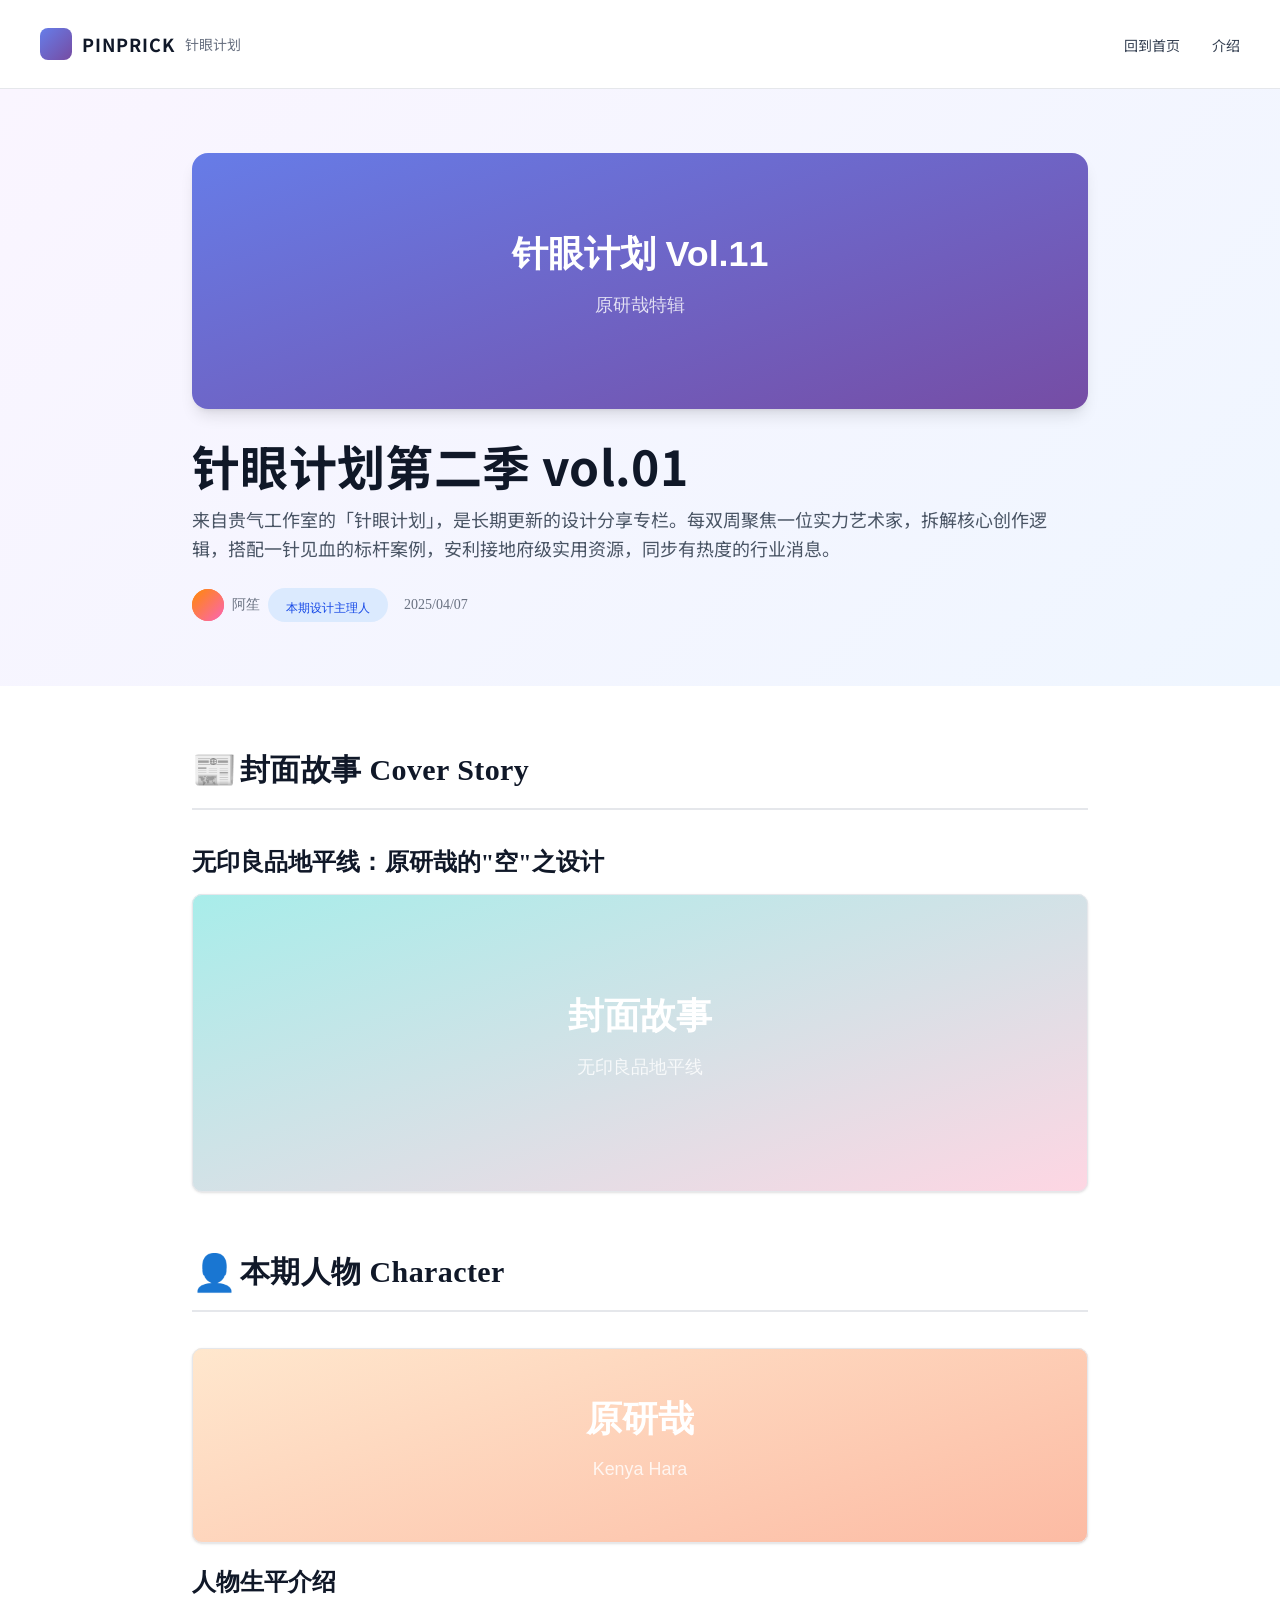
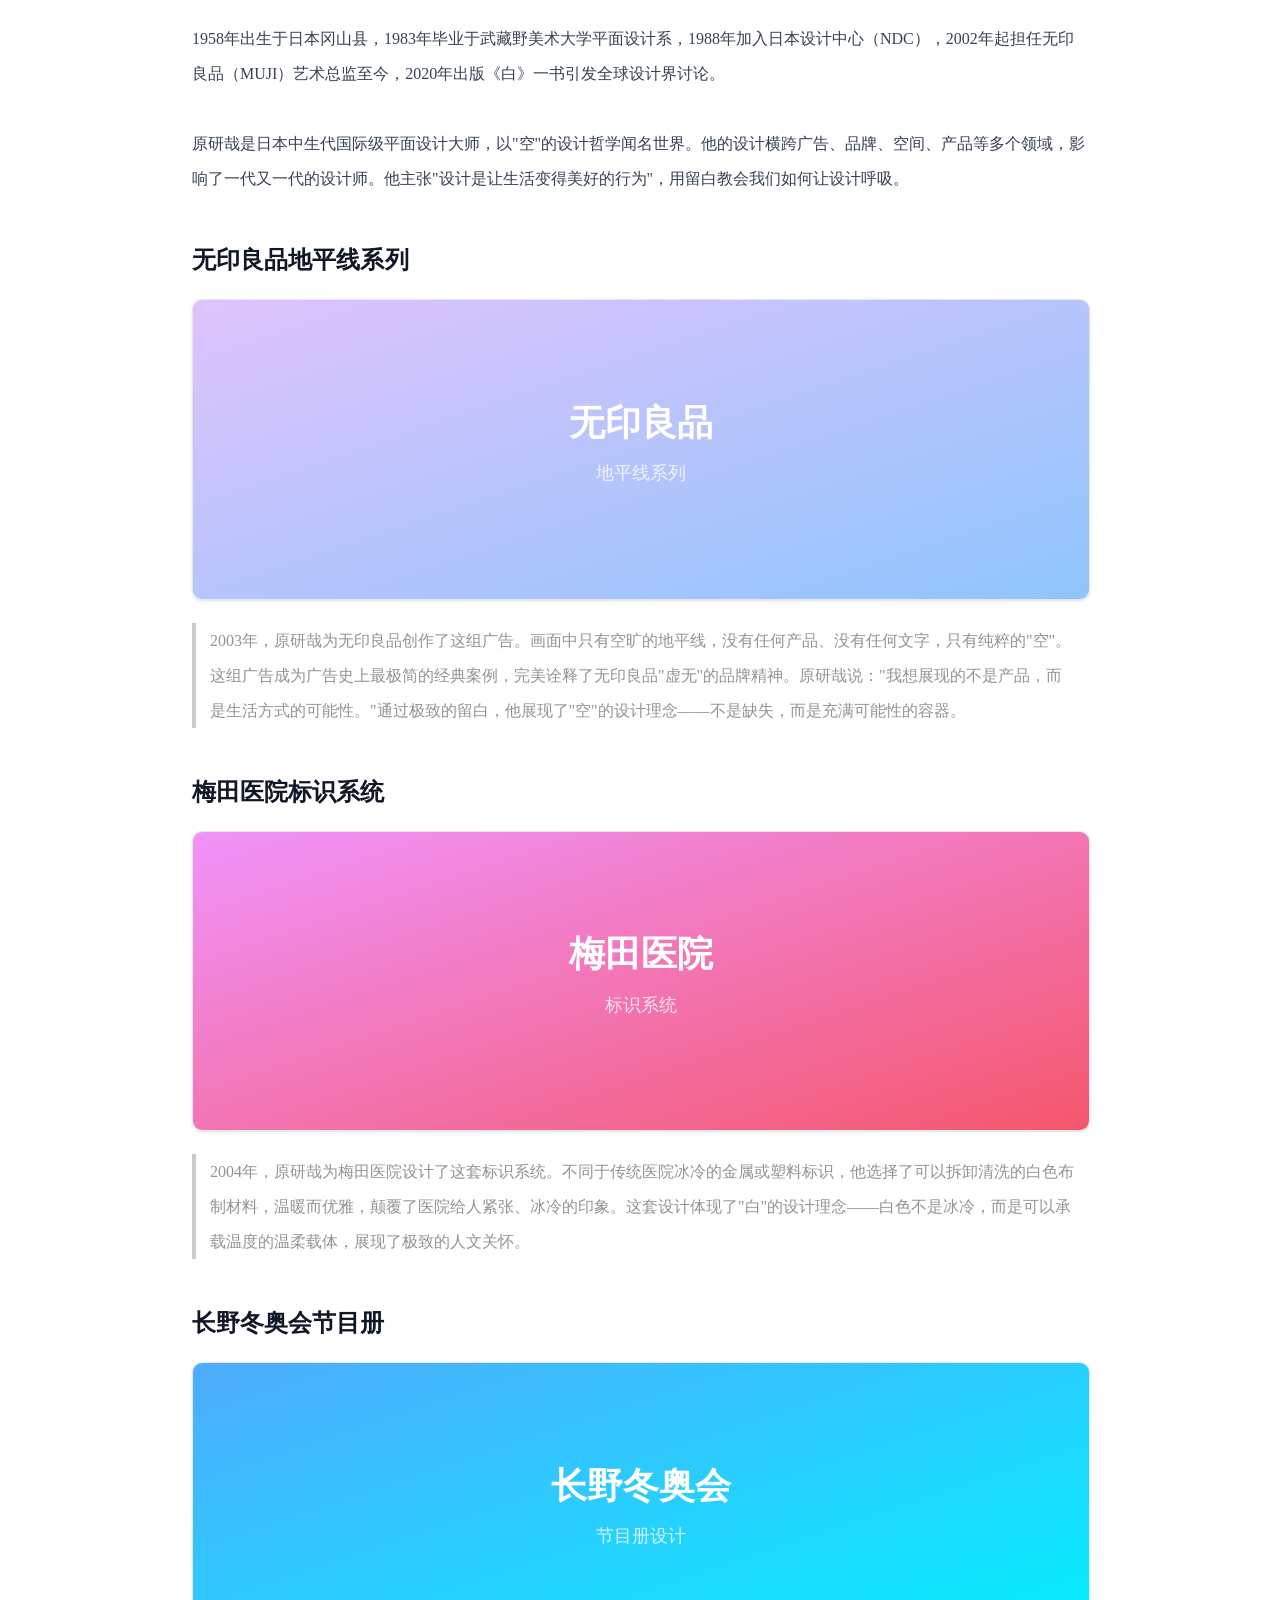
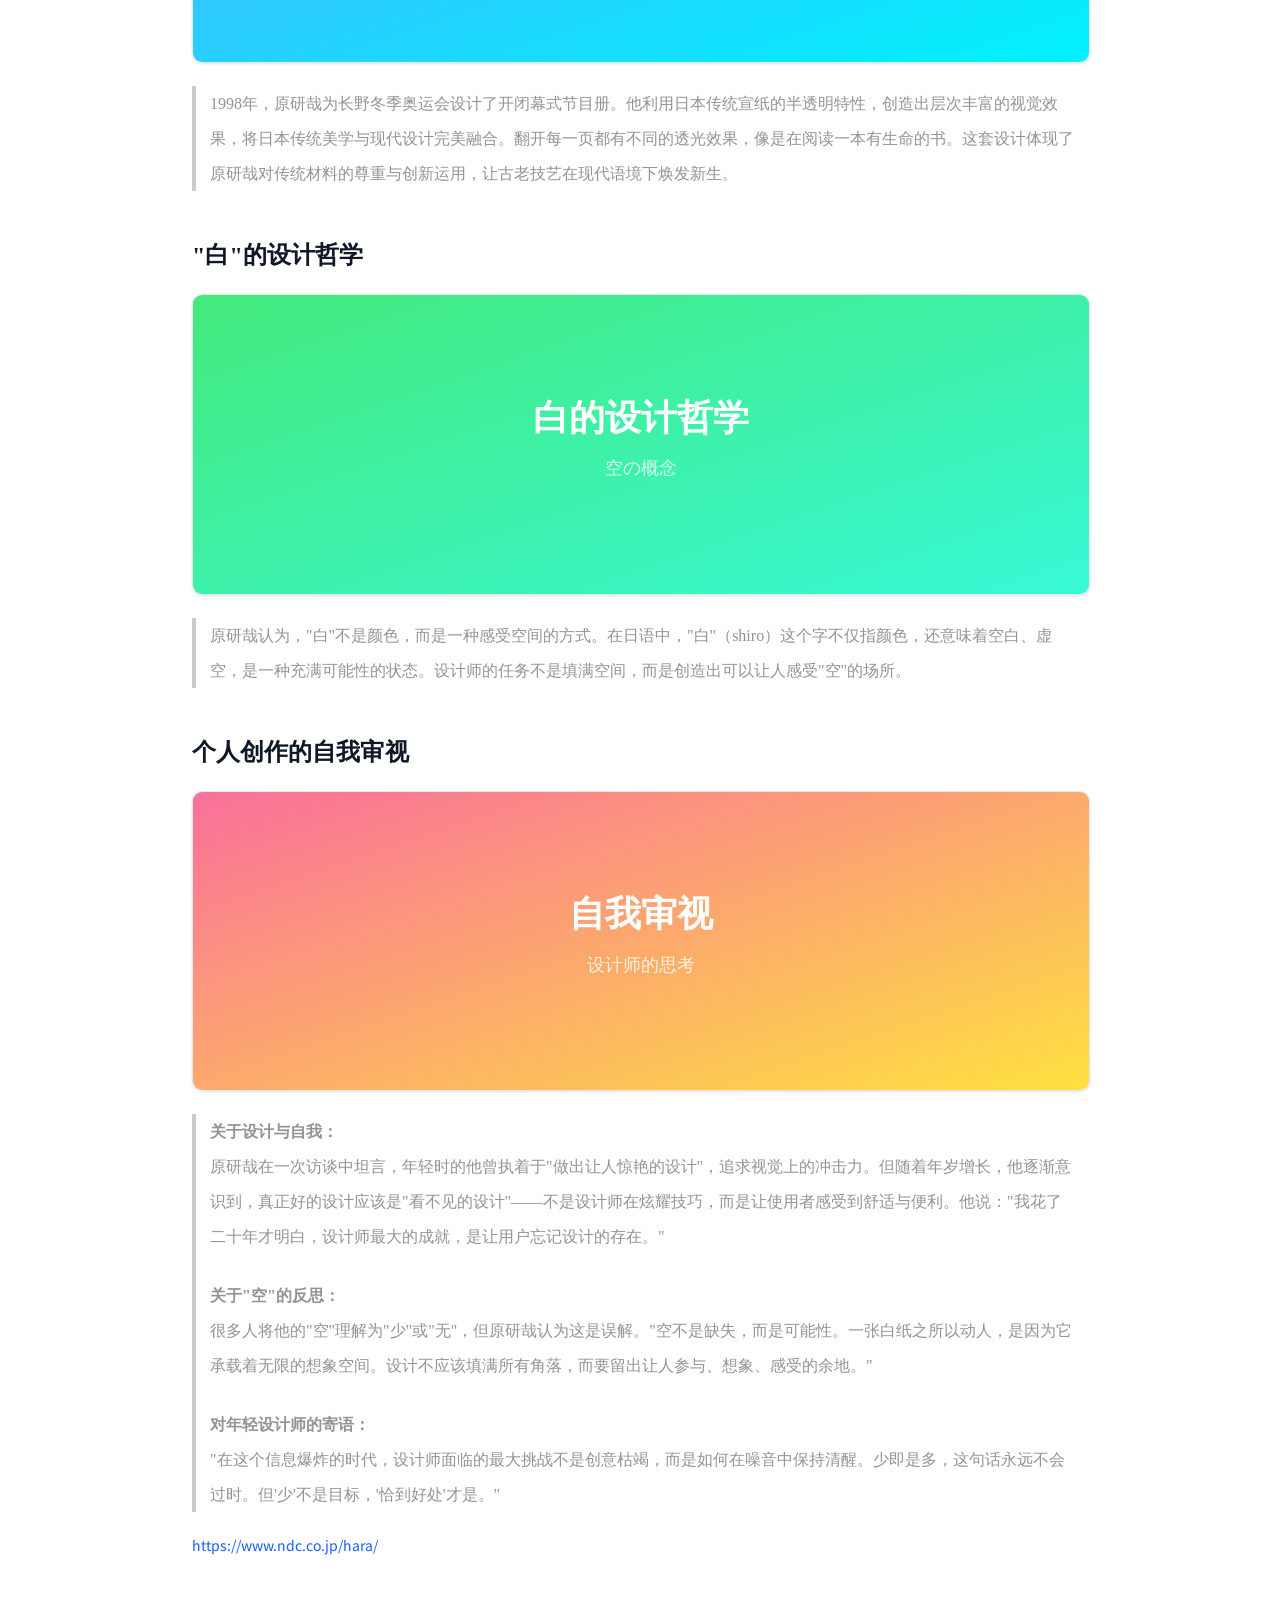
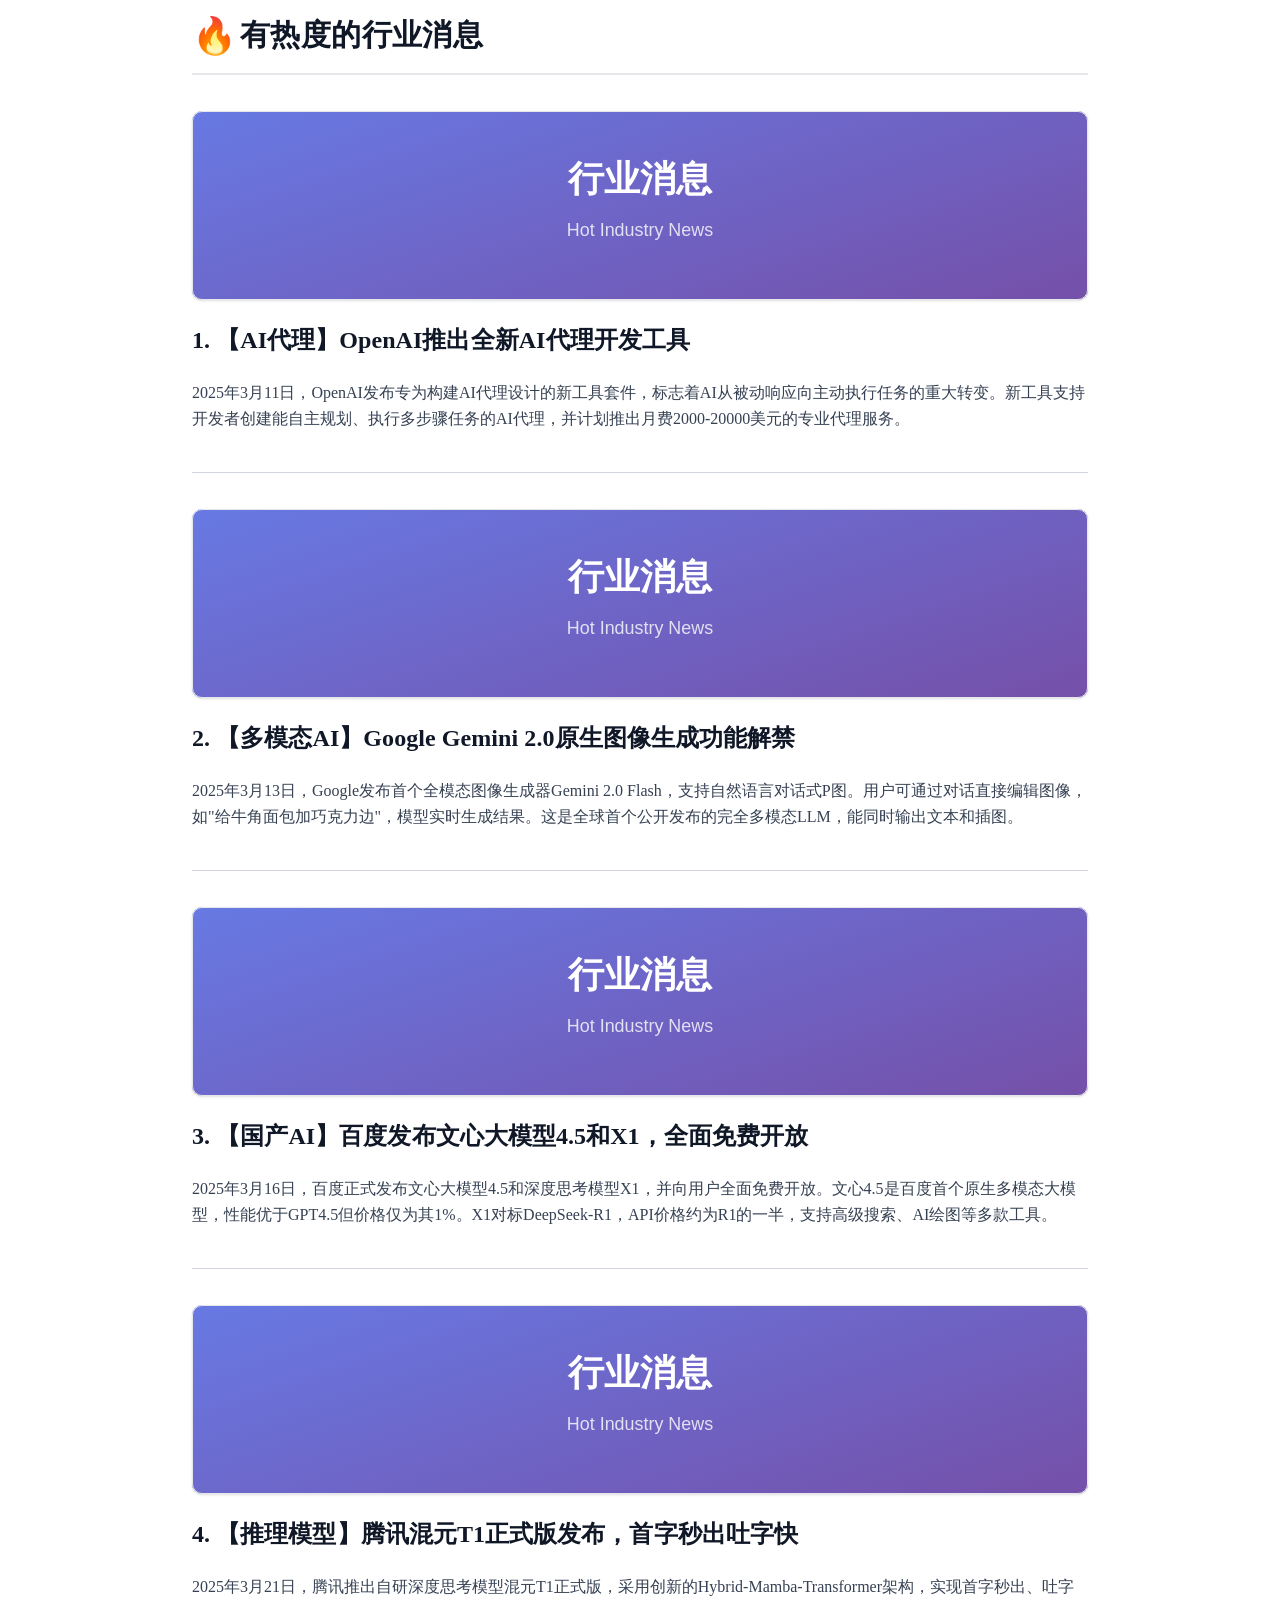
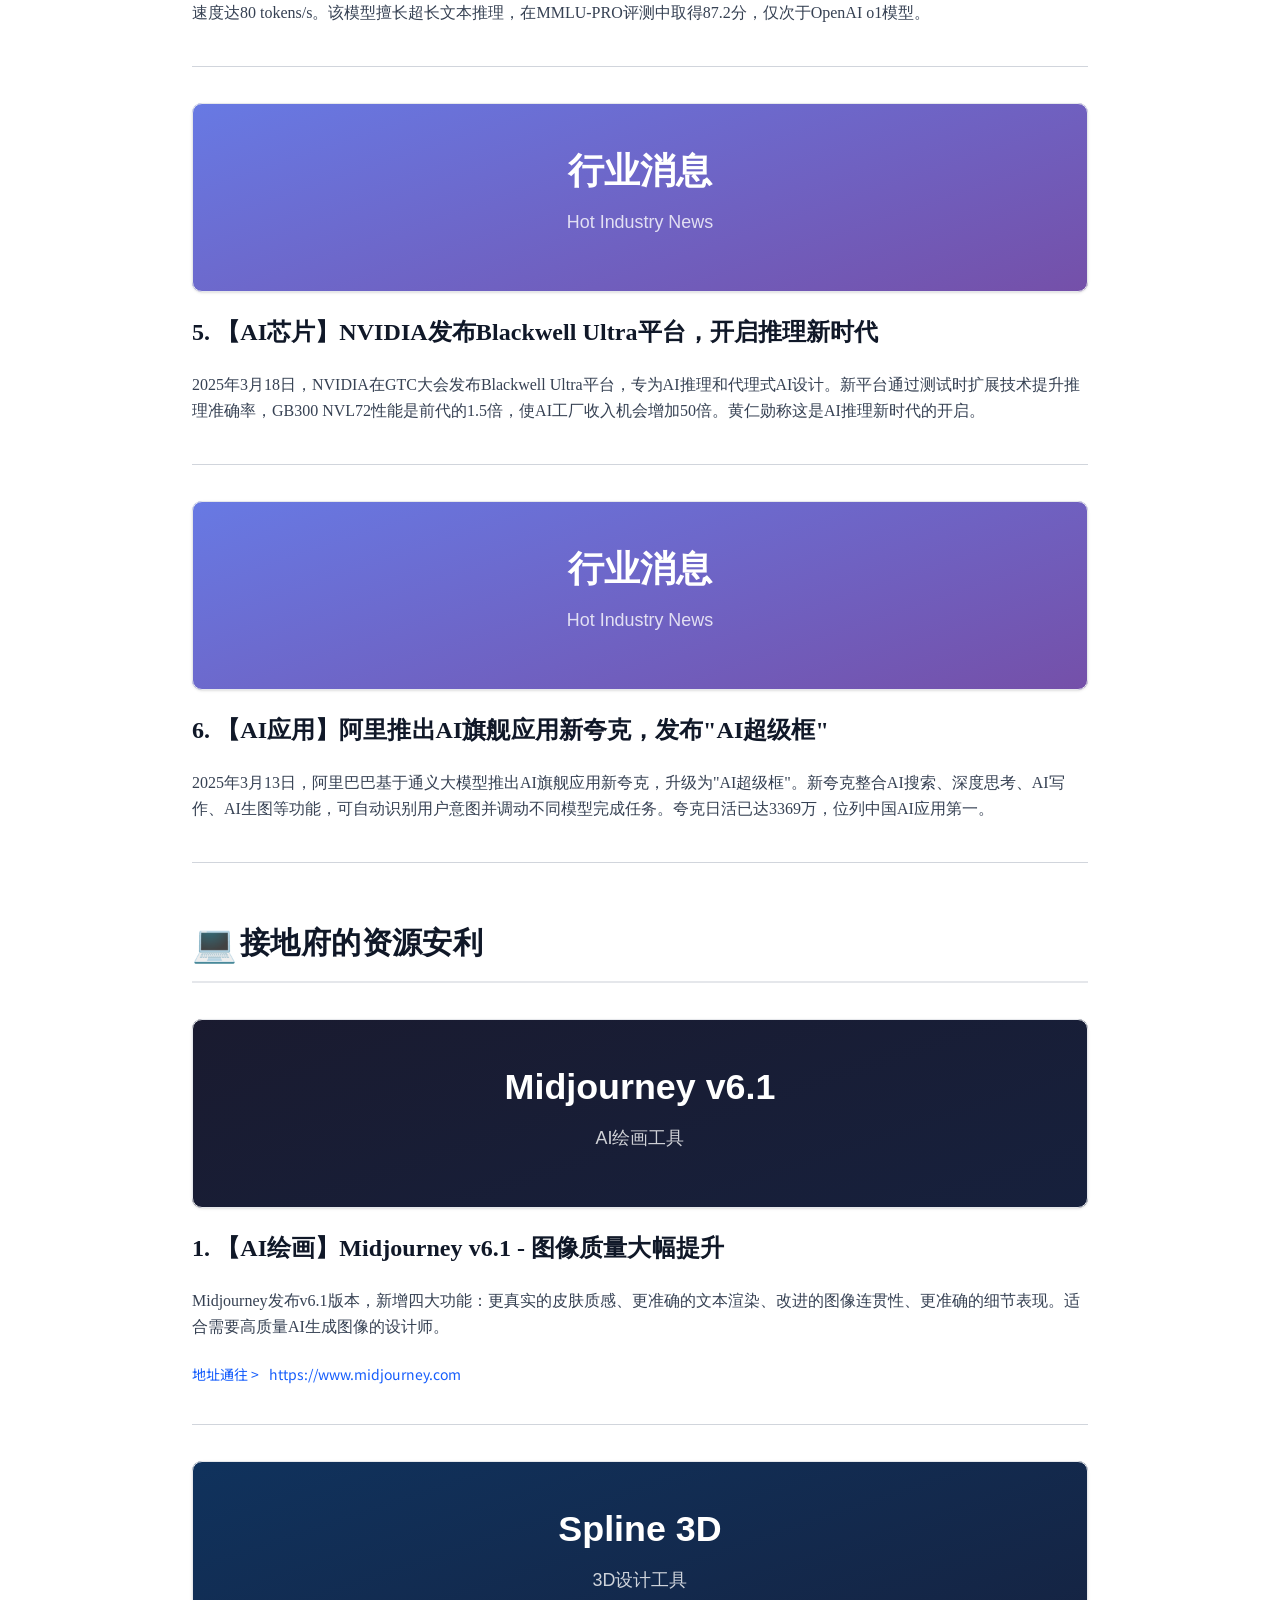
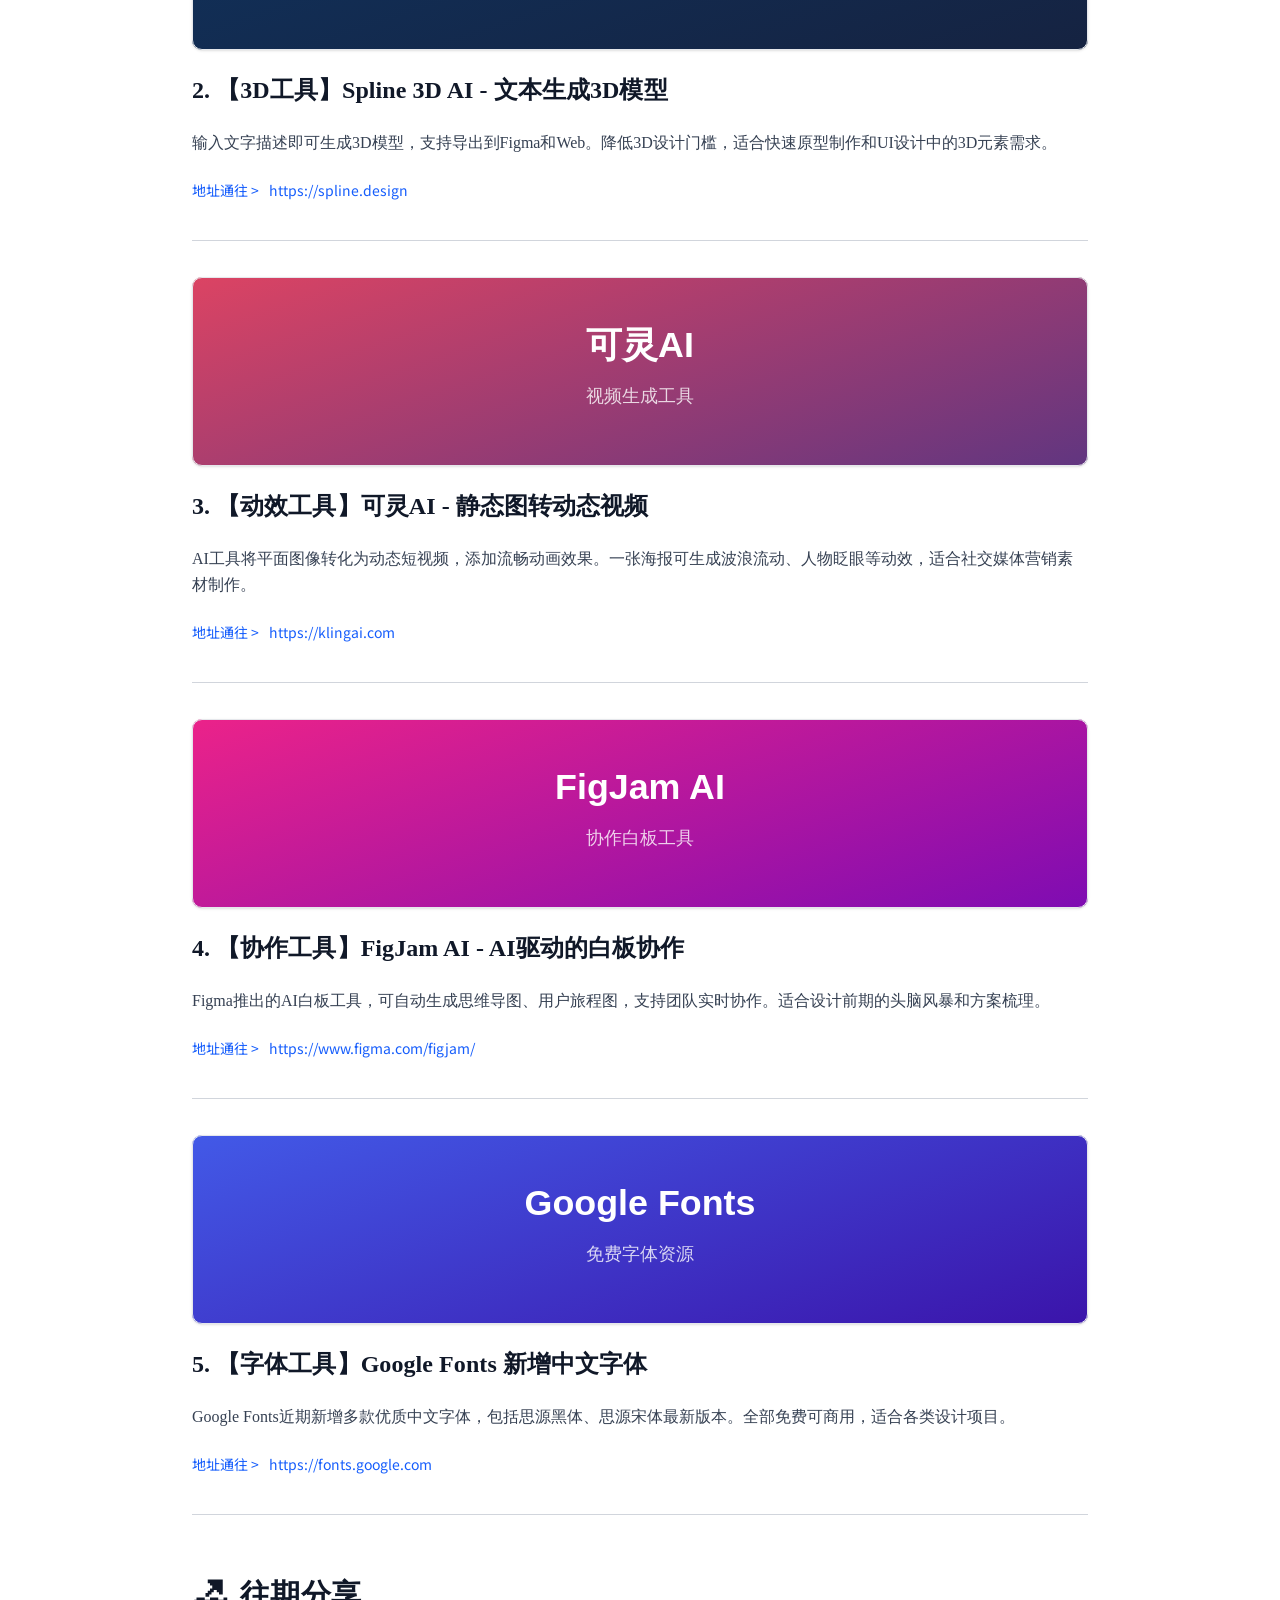
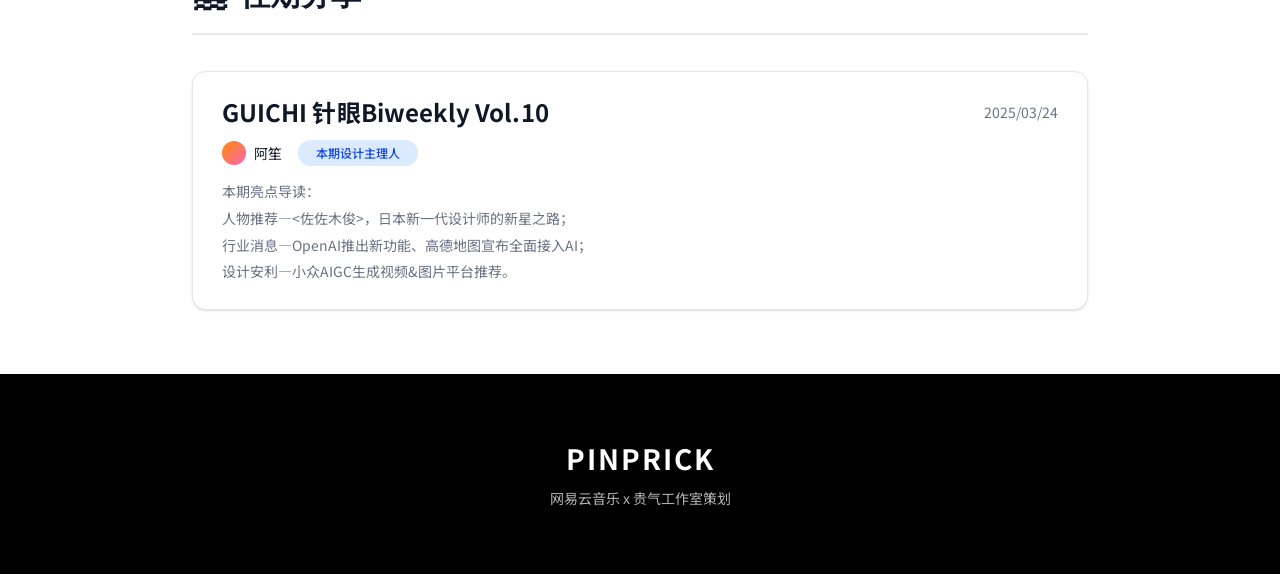
==== commit 1fd8a396: "更新页脚：黑底背景+白色PINPRICK文字" ====
--- a/vol1.html
+++ b/vol1.html
@@ -438,10 +438,13 @@
     </div>
 
     <!-- 页脚 -->
-    <div style="width: 100%; padding: 65px 40px; background: #F9FAFB; border-top: 1px solid #E5E7EB; display: flex; justify-content: center">
-        <div style="text-align: center">
-            <div style="color: #101828; font-size: 24px; font-weight: 700; line-height: 32px; margin-bottom: 14px">PINPRICK</div>
-            <div style="color: #6A7282; font-size: 14px; font-weight: 400; line-height: 20px">网易云音乐 x 贵气工作室策划</div>
+    <div style="width: 100%; position: relative; overflow: hidden;">
+        <img src="[data-uri]" style="width: 100%; height: 200px; object-fit: cover; display: block;" alt="footer background"/>
+        <div style="position: absolute; top: 0; left: 0; right: 0; bottom: 0; display: flex; justify-content: center; align-items: center;">
+            <div style="text-align: center">
+                <div style="color: #FFFFFF; font-size: 28px; font-weight: 700; line-height: 36px; margin-bottom: 12px; letter-spacing: 2px;">PINPRICK</div>
+                <div style="color: rgba(255,255,255,0.7); font-size: 14px; font-weight: 400; line-height: 20px;">网易云音乐 x 贵气工作室策划</div>
+            </div>
         </div>
     </div>
 </div>
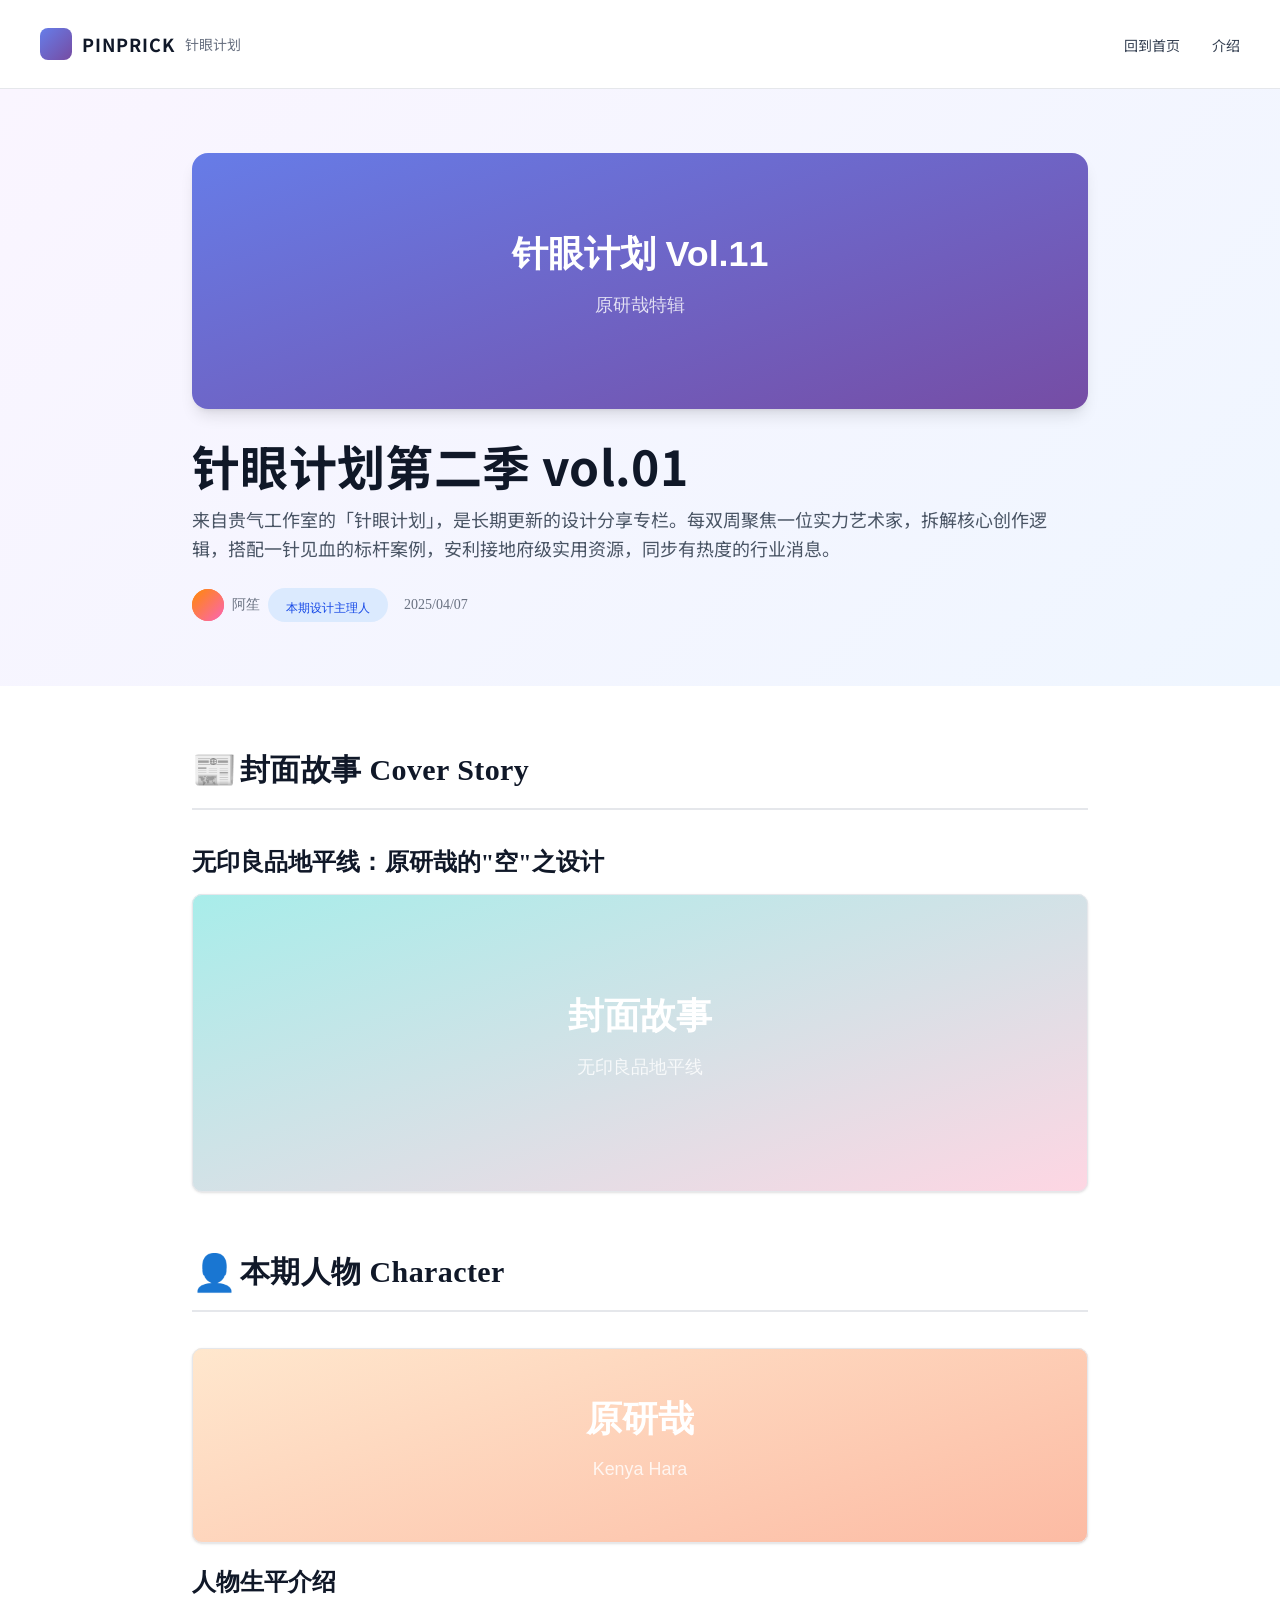
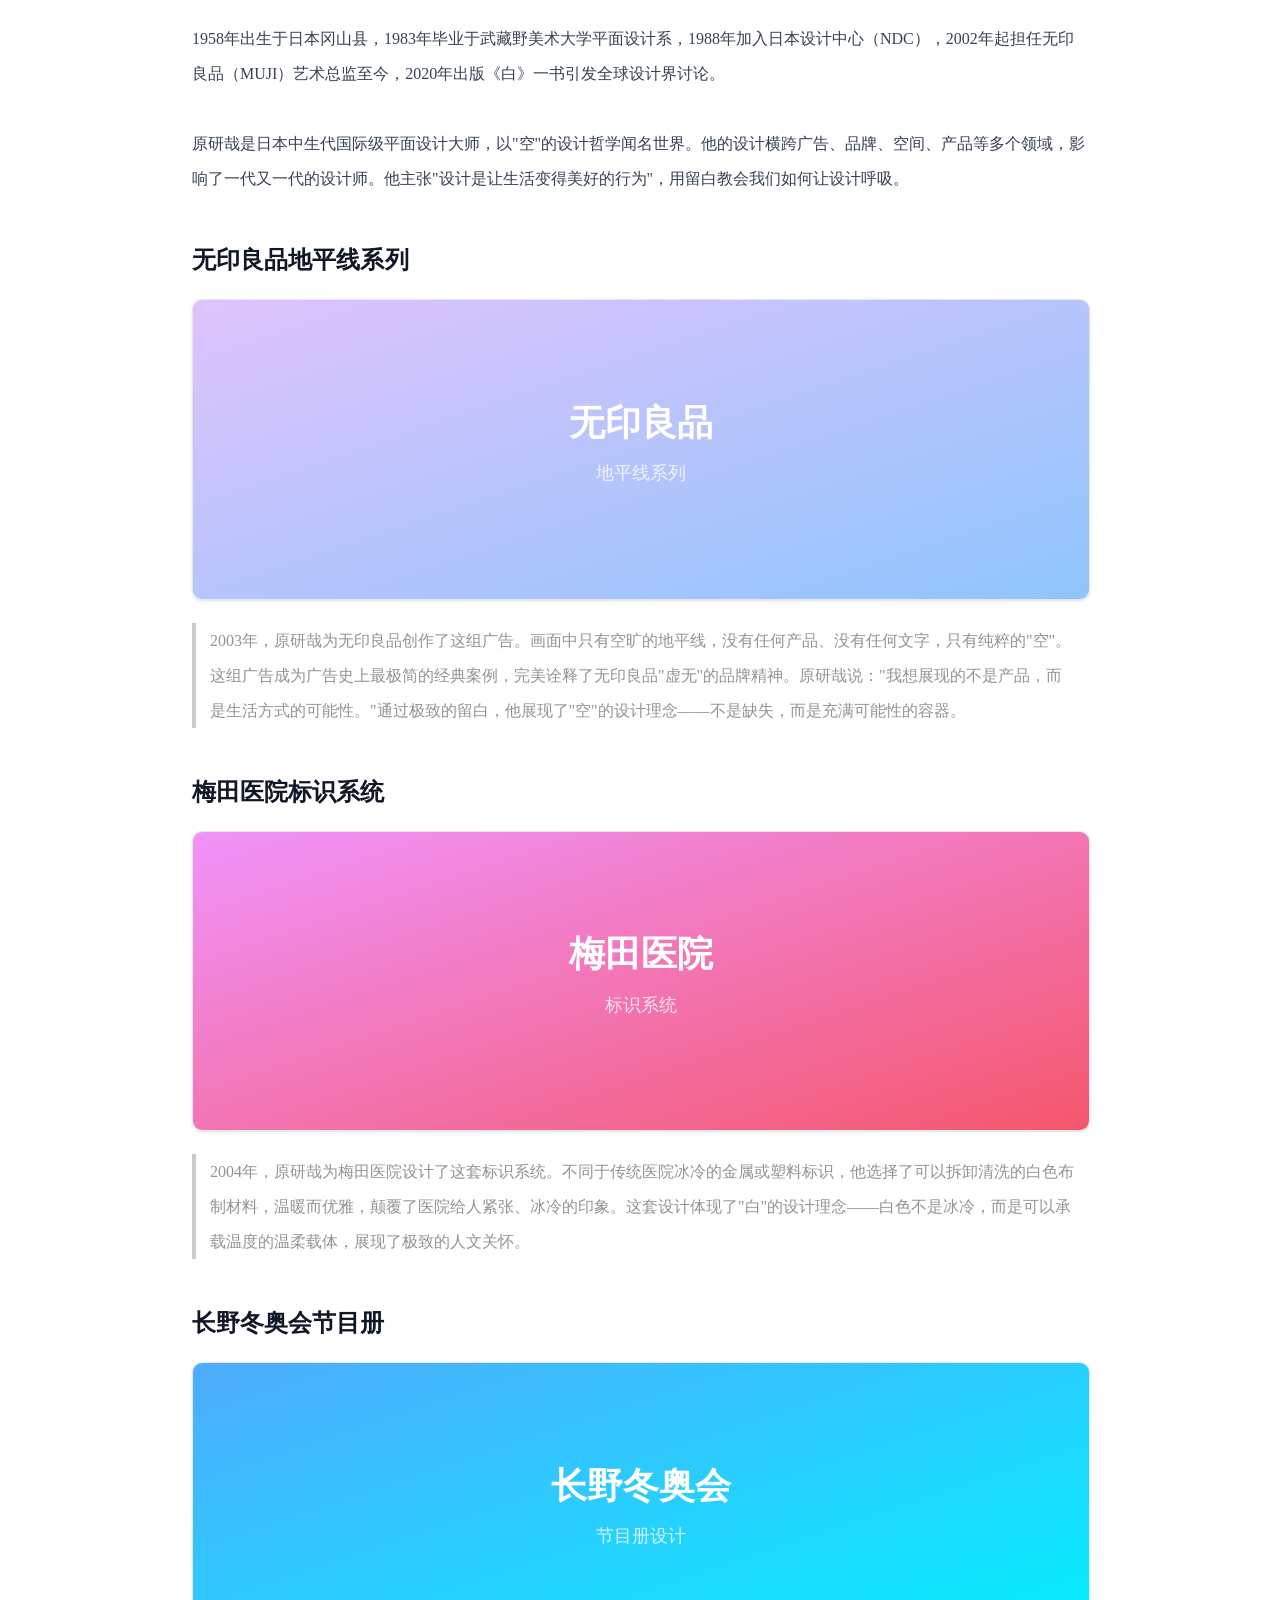
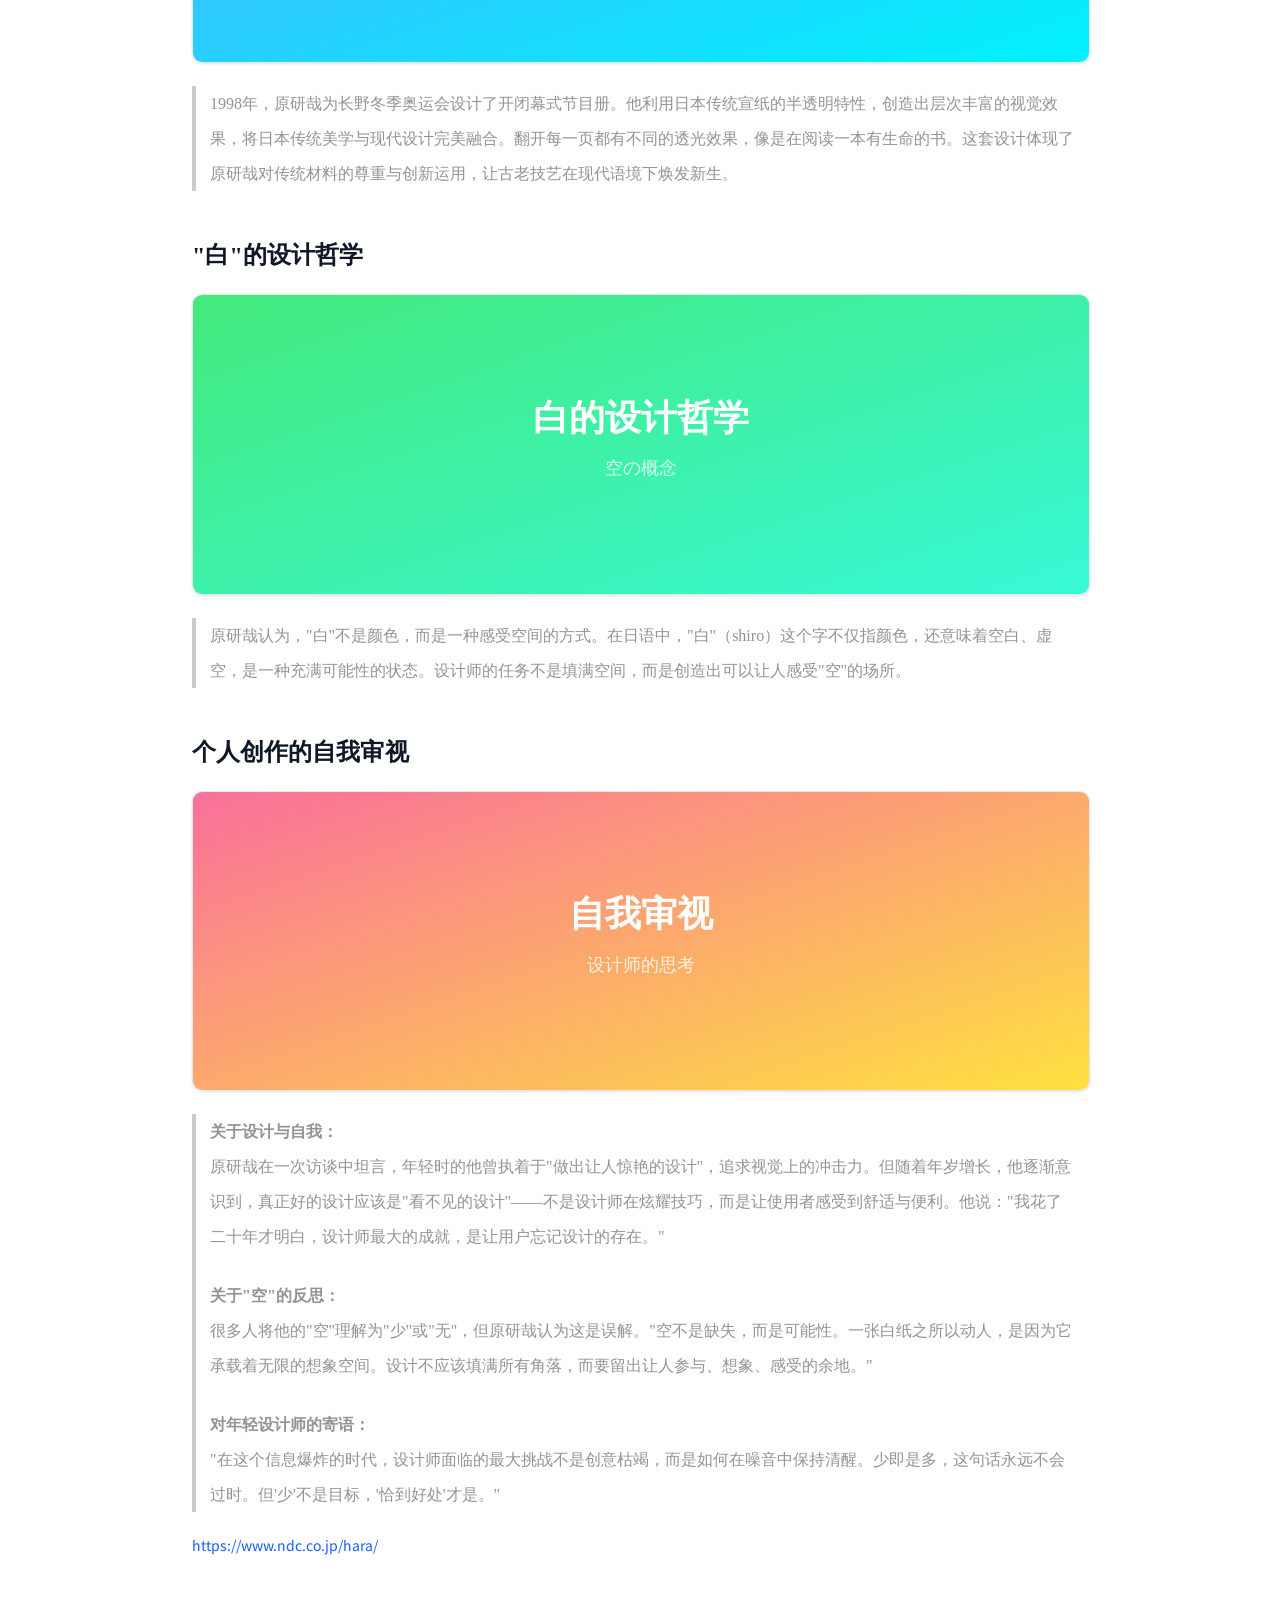
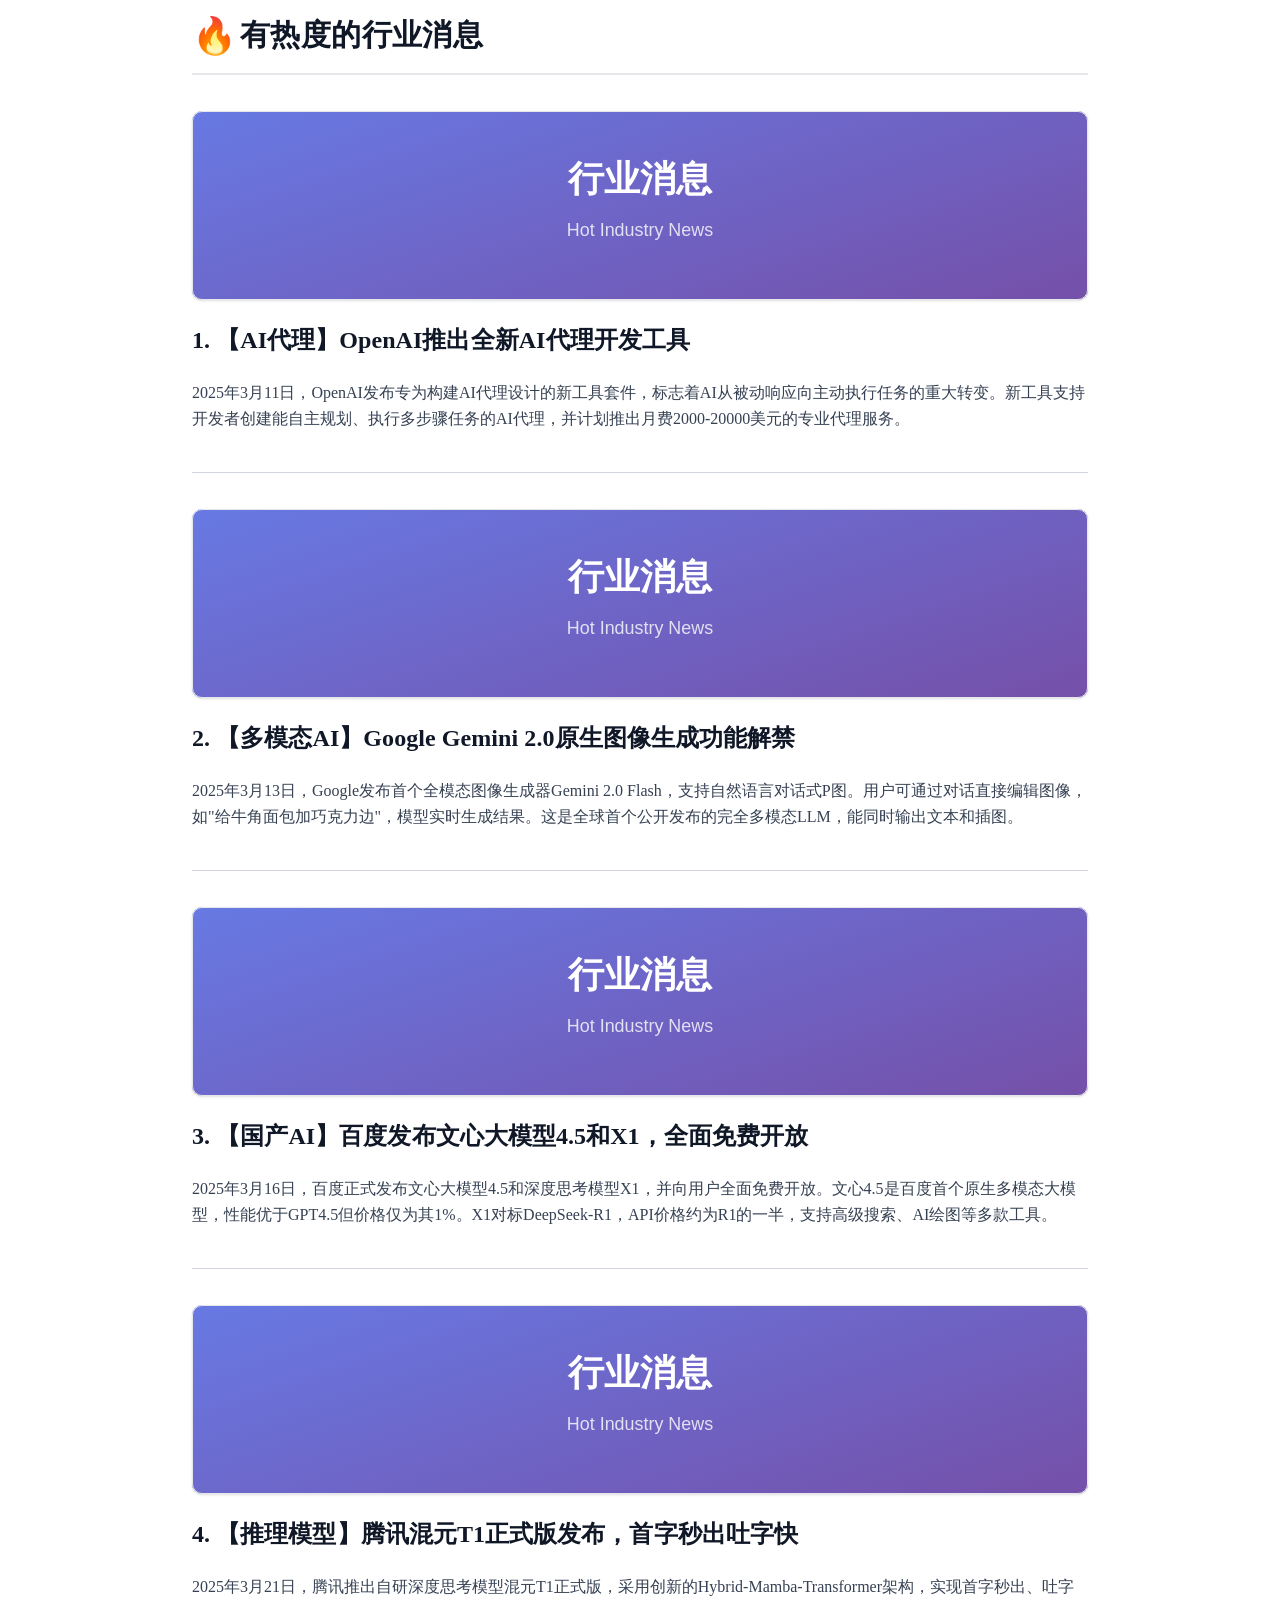
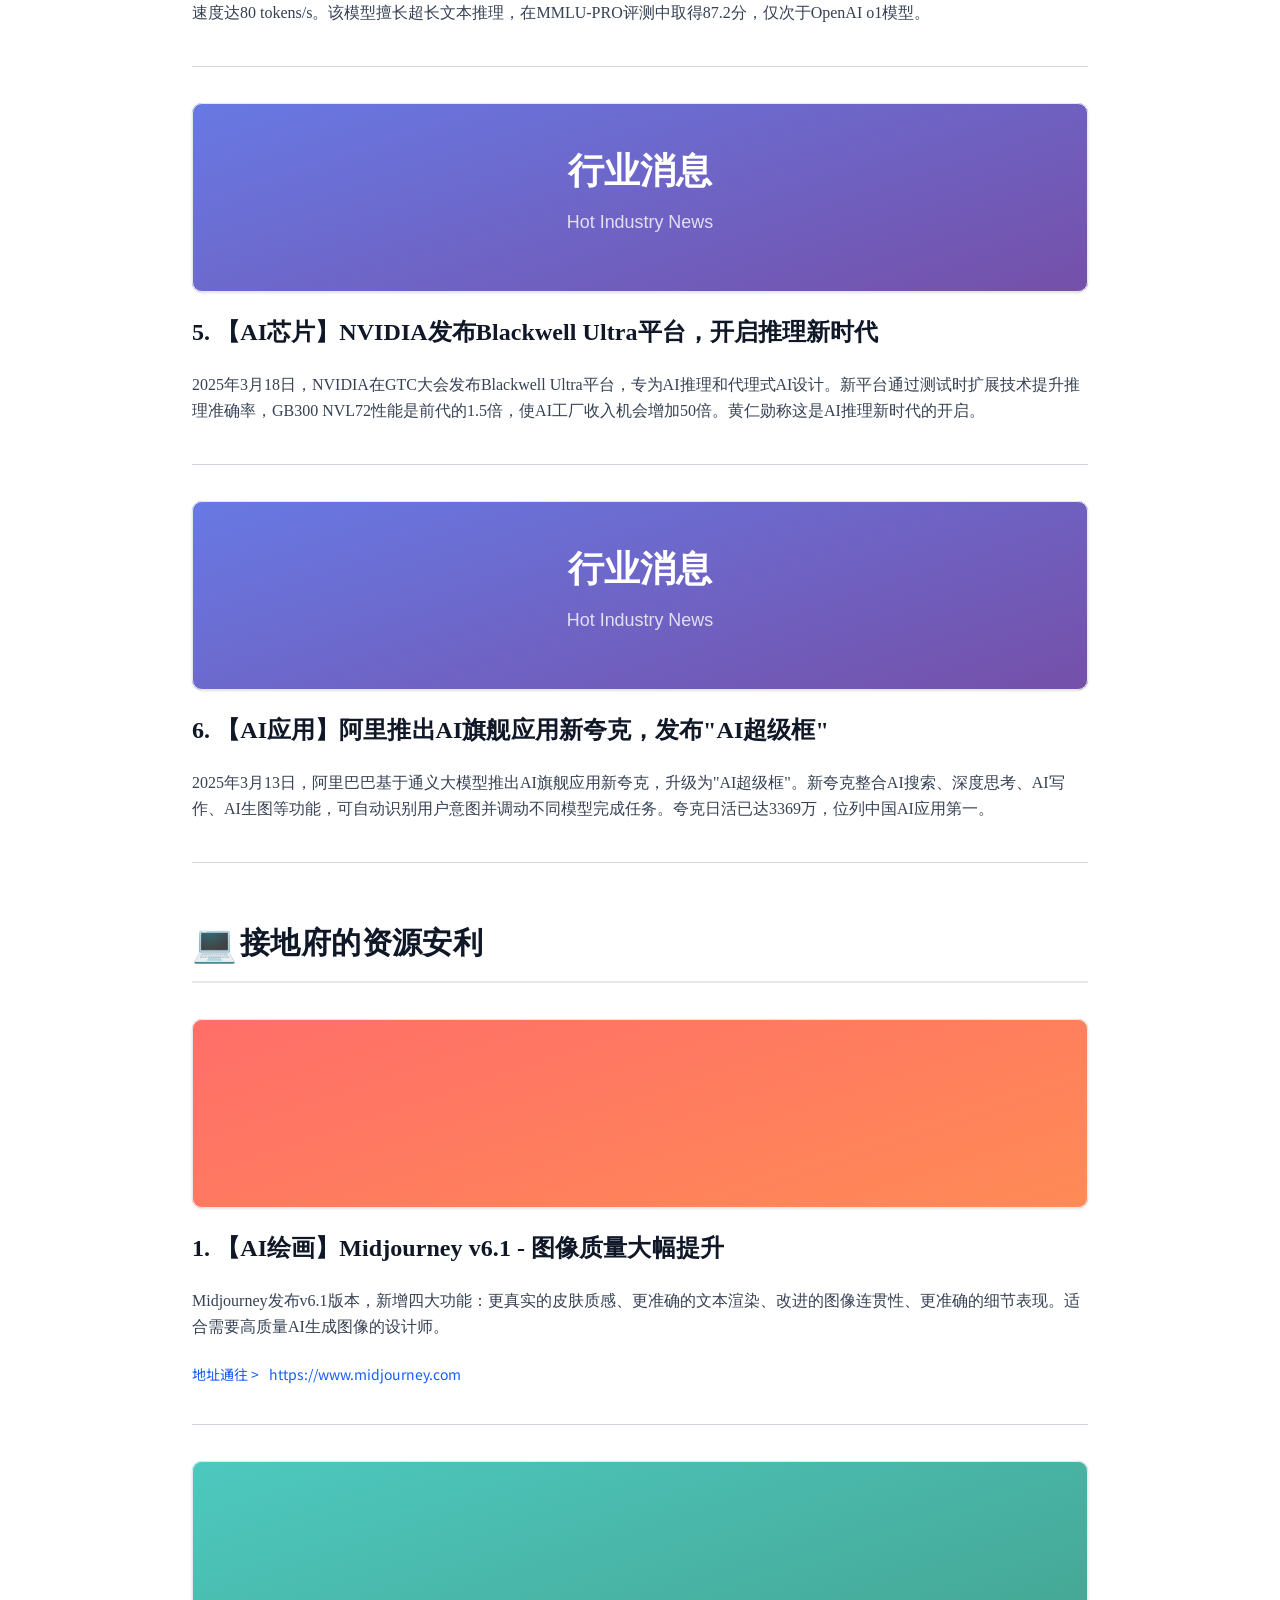
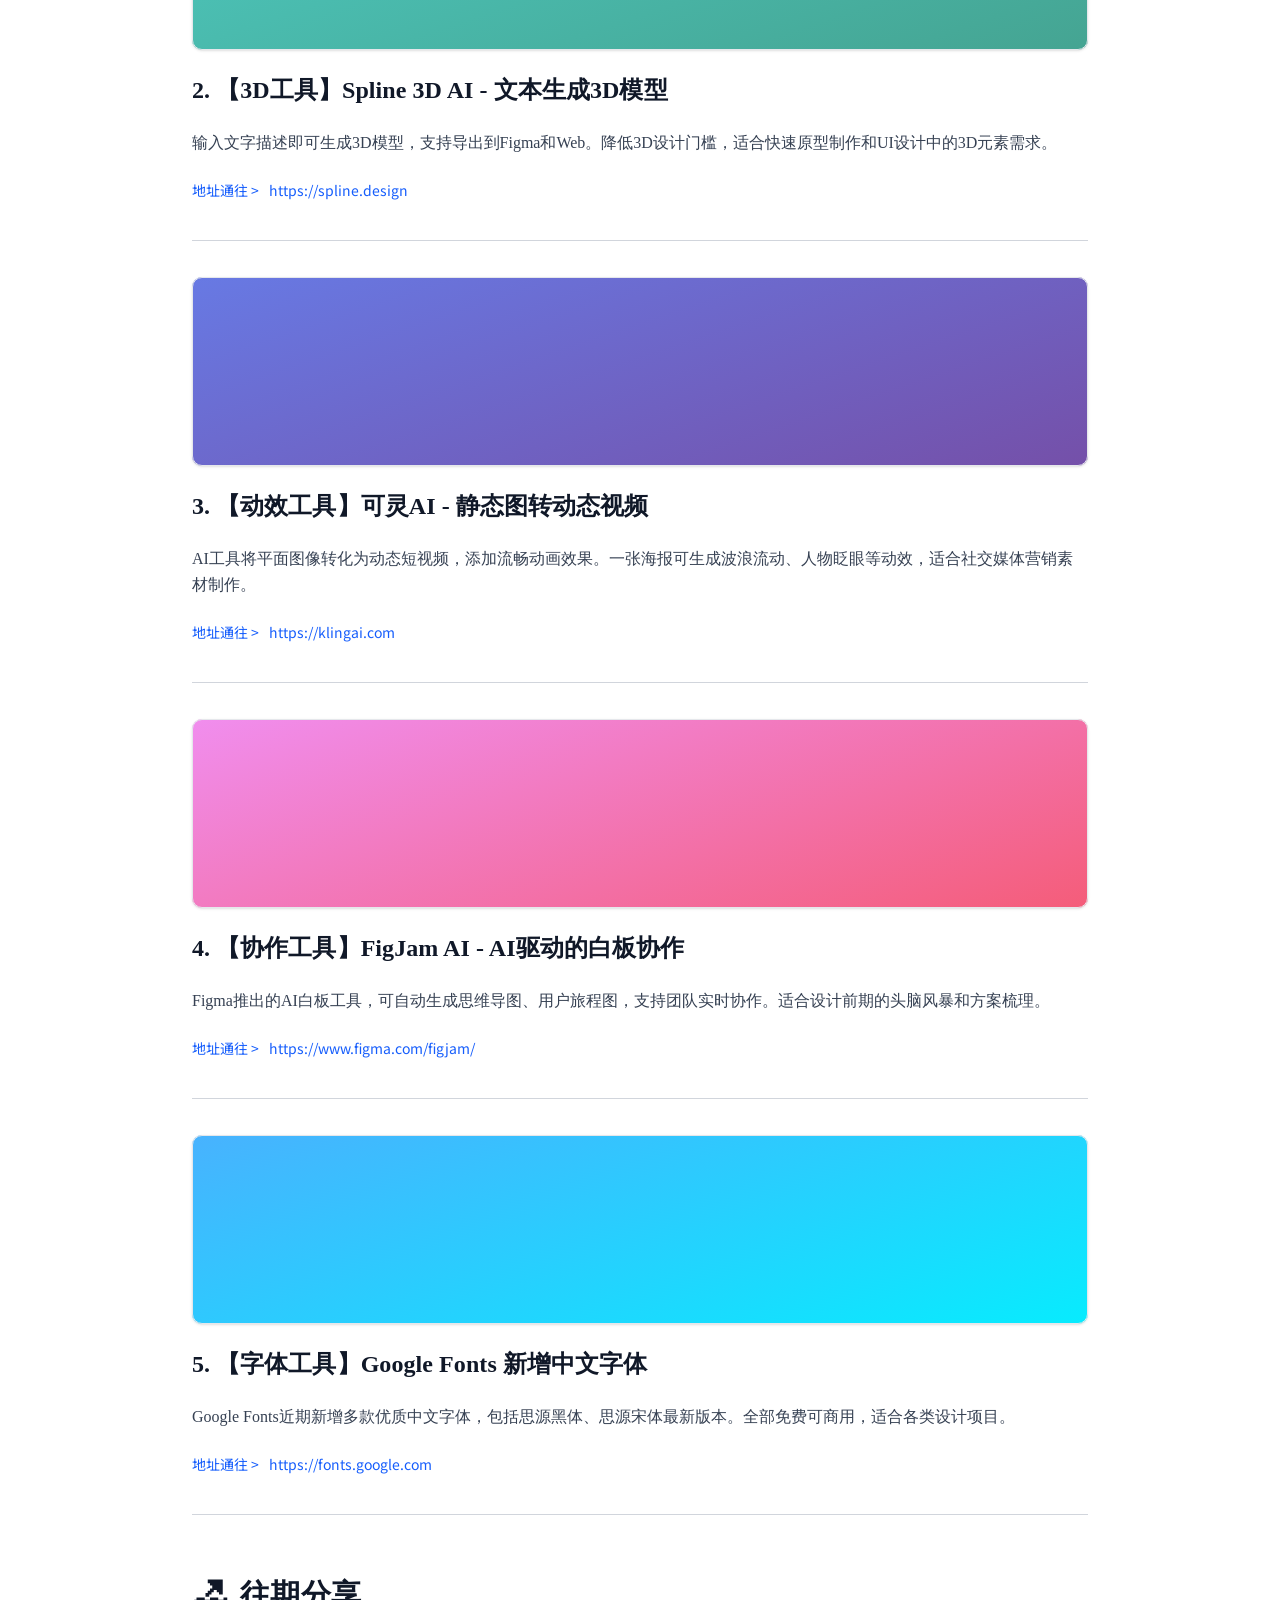
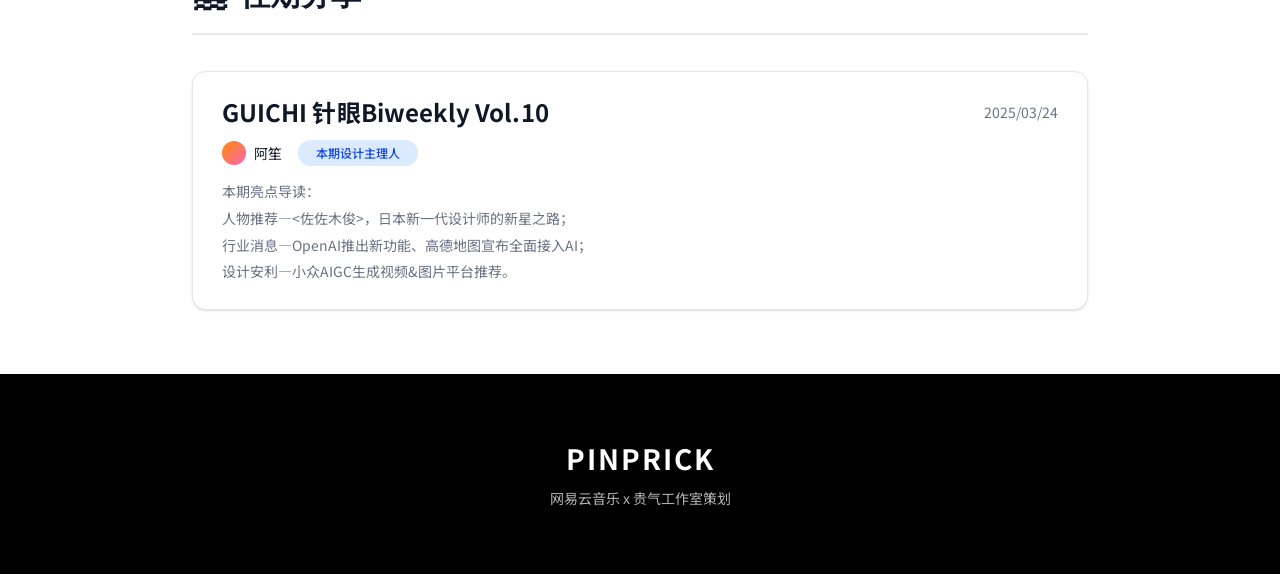
==== commit 4dfb13ca: "资源图片使用8种高级配色渐变占位图" ====
--- a/vol1.html
+++ b/vol1.html
@@ -316,7 +316,7 @@
                 <!-- 资源1：Midjourney v6.1 -->
                 <div style="width: 100%; flex-direction: column; justify-content: flex-start; align-items: flex-start; gap: 24px; display: flex; padding-bottom: 40px; border-bottom: 1px solid #D1D5DC;">
                     <div style="align-self: stretch; height: 189px; position: relative; background: rgba(255, 255, 255, 0); box-shadow: 0px 1px 2px -1px rgba(0, 0, 0, 0.10), 0px 1px 3px rgba(0, 0, 0, 0.10); overflow: hidden; border-radius: 10px; outline: 1px solid #E5E7EB; outline-offset: -1px;">
-                        <img style="width: 100%; height: 100%; object-fit: cover;" src="[data-uri]" alt="Midjourney" />
+                        <img style="width: 100%; height: 100%; object-fit: cover;" src="[data-uri]" alt="Midjourney" />
                     </div>
                     <div style="align-self: stretch; height: 32px; position: relative">
                         <div style="left: 0px; top: 0px; position: absolute; color: #101828; font-size: 24px; font-family: Inter; font-weight: 600; line-height: 32px; letter-spacing: 0.07px; word-wrap: break-word">1. 【AI绘画】Midjourney v6.1 - 图像质量大幅提升</div>
@@ -335,7 +335,7 @@
                 <!-- 资源2：Spline 3D AI -->
                 <div style="width: 100%; flex-direction: column; justify-content: flex-start; align-items: flex-start; gap: 24px; display: flex; padding-bottom: 40px; border-bottom: 1px solid #D1D5DC;">
                     <div style="align-self: stretch; height: 189px; position: relative; background: rgba(255, 255, 255, 0); box-shadow: 0px 1px 2px -1px rgba(0, 0, 0, 0.10), 0px 1px 3px rgba(0, 0, 0, 0.10); overflow: hidden; border-radius: 10px; outline: 1px solid #E5E7EB; outline-offset: -1px;">
-                        <img style="width: 100%; height: 100%; object-fit: cover;" src="[data-uri]" alt="Spline" />
+                        <img style="width: 100%; height: 100%; object-fit: cover;" src="[data-uri]" alt="Spline" />
                     </div>
                     <div style="align-self: stretch; height: 32px; position: relative">
                         <div style="left: 0px; top: 0px; position: absolute; color: #101828; font-size: 24px; font-family: Inter; font-weight: 600; line-height: 32px; letter-spacing: 0.07px; word-wrap: break-word">2. 【3D工具】Spline 3D AI - 文本生成3D模型</div>
@@ -354,7 +354,7 @@
                 <!-- 资源3：可灵AI -->
                 <div style="width: 100%; flex-direction: column; justify-content: flex-start; align-items: flex-start; gap: 24px; display: flex; padding-bottom: 40px; border-bottom: 1px solid #D1D5DC;">
                     <div style="align-self: stretch; height: 189px; position: relative; background: rgba(255, 255, 255, 0); box-shadow: 0px 1px 2px -1px rgba(0, 0, 0, 0.10), 0px 1px 3px rgba(0, 0, 0, 0.10); overflow: hidden; border-radius: 10px; outline: 1px solid #E5E7EB; outline-offset: -1px;">
-                        <img style="width: 100%; height: 100%; object-fit: cover;" src="[data-uri]" alt="可灵AI" />
+                        <img style="width: 100%; height: 100%; object-fit: cover;" src="[data-uri]" alt="可灵AI" />
                     </div>
                     <div style="align-self: stretch; height: 32px; position: relative">
                         <div style="left: 0px; top: 0px; position: absolute; color: #101828; font-size: 24px; font-family: Inter; font-weight: 600; line-height: 32px; letter-spacing: 0.07px; word-wrap: break-word">3. 【动效工具】可灵AI - 静态图转动态视频</div>
@@ -373,7 +373,7 @@
                 <!-- 资源4：FigJam AI -->
                 <div style="width: 100%; flex-direction: column; justify-content: flex-start; align-items: flex-start; gap: 24px; display: flex; padding-bottom: 40px; border-bottom: 1px solid #D1D5DC;">
                     <div style="align-self: stretch; height: 189px; position: relative; background: rgba(255, 255, 255, 0); box-shadow: 0px 1px 2px -1px rgba(0, 0, 0, 0.10), 0px 1px 3px rgba(0, 0, 0, 0.10); overflow: hidden; border-radius: 10px; outline: 1px solid #E5E7EB; outline-offset: -1px;">
-                        <img style="width: 100%; height: 100%; object-fit: cover;" src="[data-uri]" alt="FigJam AI" />
+                        <img style="width: 100%; height: 100%; object-fit: cover;" src="[data-uri]" alt="FigJam AI" />
                     </div>
                     <div style="align-self: stretch; height: 32px; position: relative">
                         <div style="left: 0px; top: 0px; position: absolute; color: #101828; font-size: 24px; font-family: Inter; font-weight: 600; line-height: 32px; letter-spacing: 0.07px; word-wrap: break-word">4. 【协作工具】FigJam AI - AI驱动的白板协作</div>
@@ -392,7 +392,7 @@
                 <!-- 资源5：Google Fonts中文字体 -->
                 <div style="width: 100%; flex-direction: column; justify-content: flex-start; align-items: flex-start; gap: 24px; display: flex; padding-bottom: 40px; border-bottom: 1px solid #D1D5DC;">
                     <div style="align-self: stretch; height: 189px; position: relative; background: rgba(255, 255, 255, 0); box-shadow: 0px 1px 2px -1px rgba(0, 0, 0, 0.10), 0px 1px 3px rgba(0, 0, 0, 0.10); overflow: hidden; border-radius: 10px; outline: 1px solid #E5E7EB; outline-offset: -1px;">
-                        <img style="width: 100%; height: 100%; object-fit: cover;" src="[data-uri]" alt="Google Fonts" />
+                        <img style="width: 100%; height: 100%; object-fit: cover;" src="[data-uri]" alt="Google Fonts" />
                     </div>
                     <div style="align-self: stretch; height: 32px; position: relative">
                         <div style="left: 0px; top: 0px; position: absolute; color: #101828; font-size: 24px; font-family: Inter; font-weight: 600; line-height: 32px; letter-spacing: 0.07px; word-wrap: break-word">5. 【字体工具】Google Fonts 新增中文字体</div>
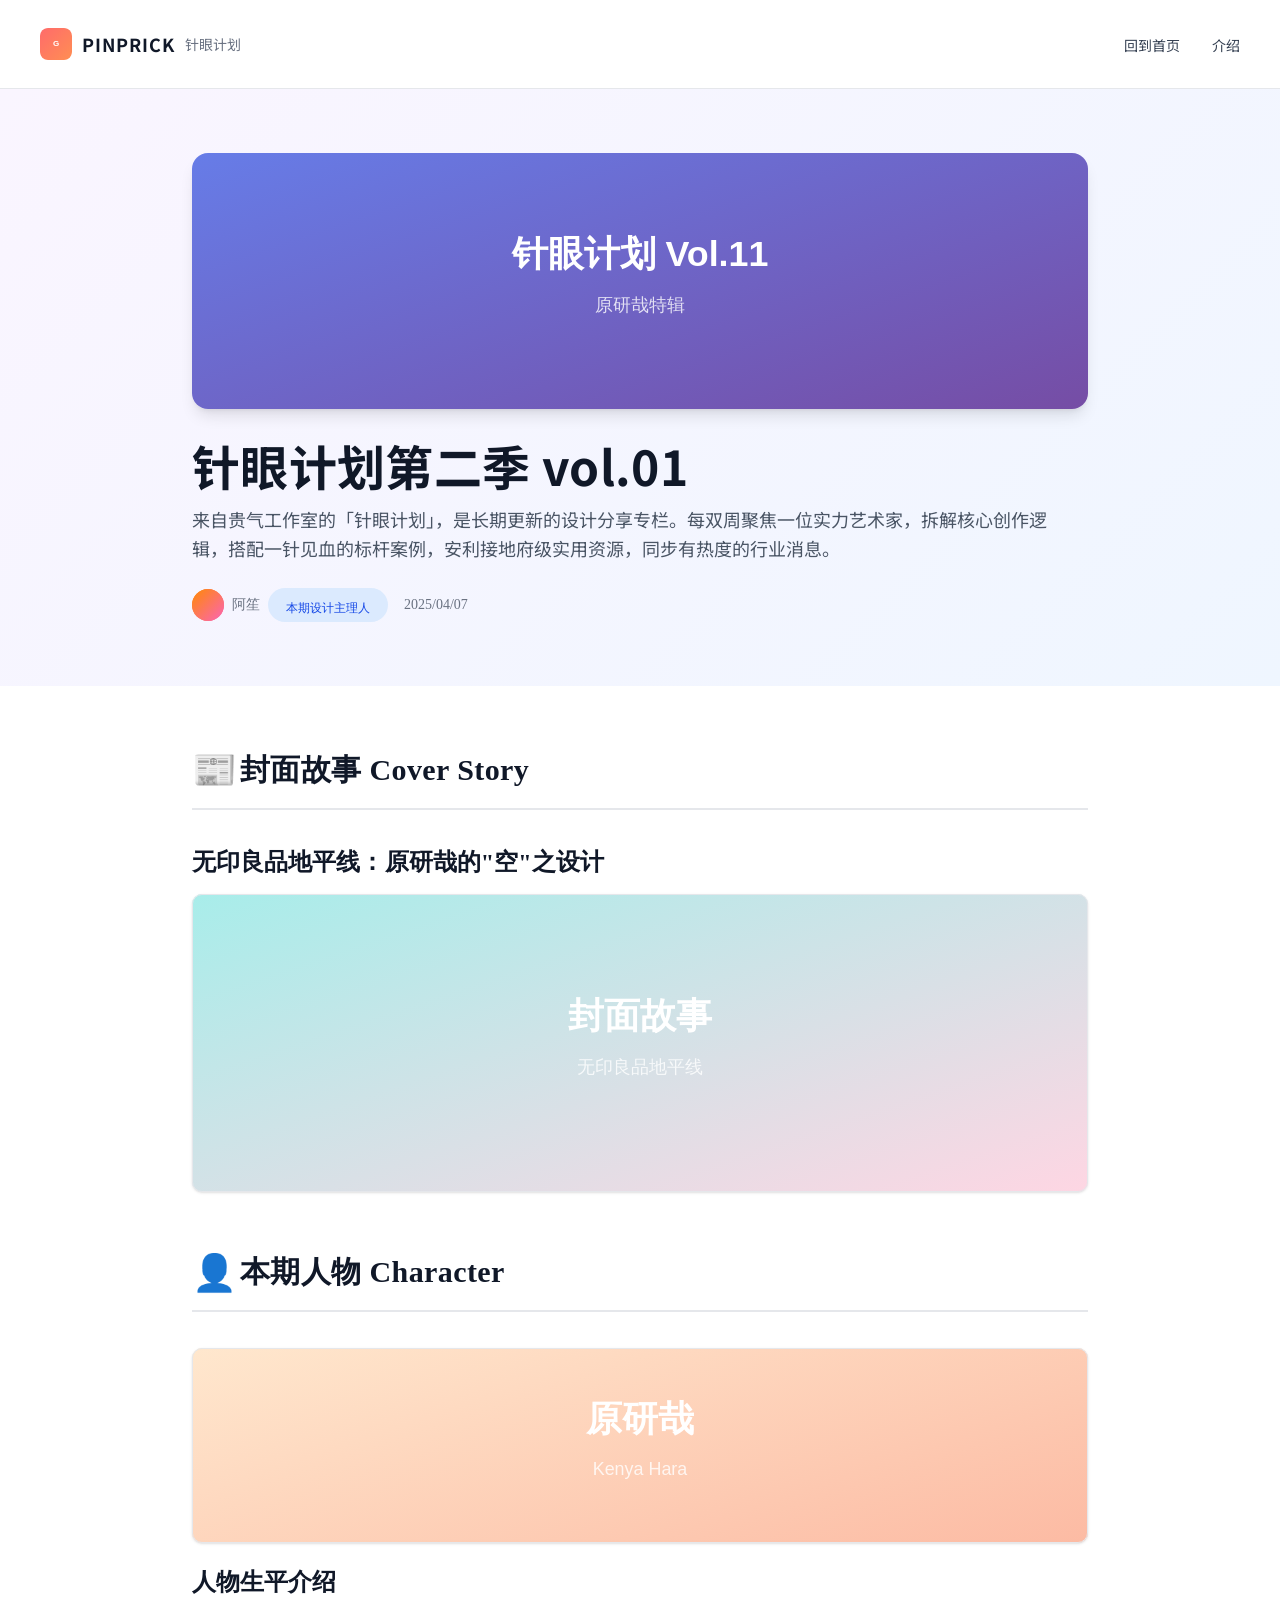
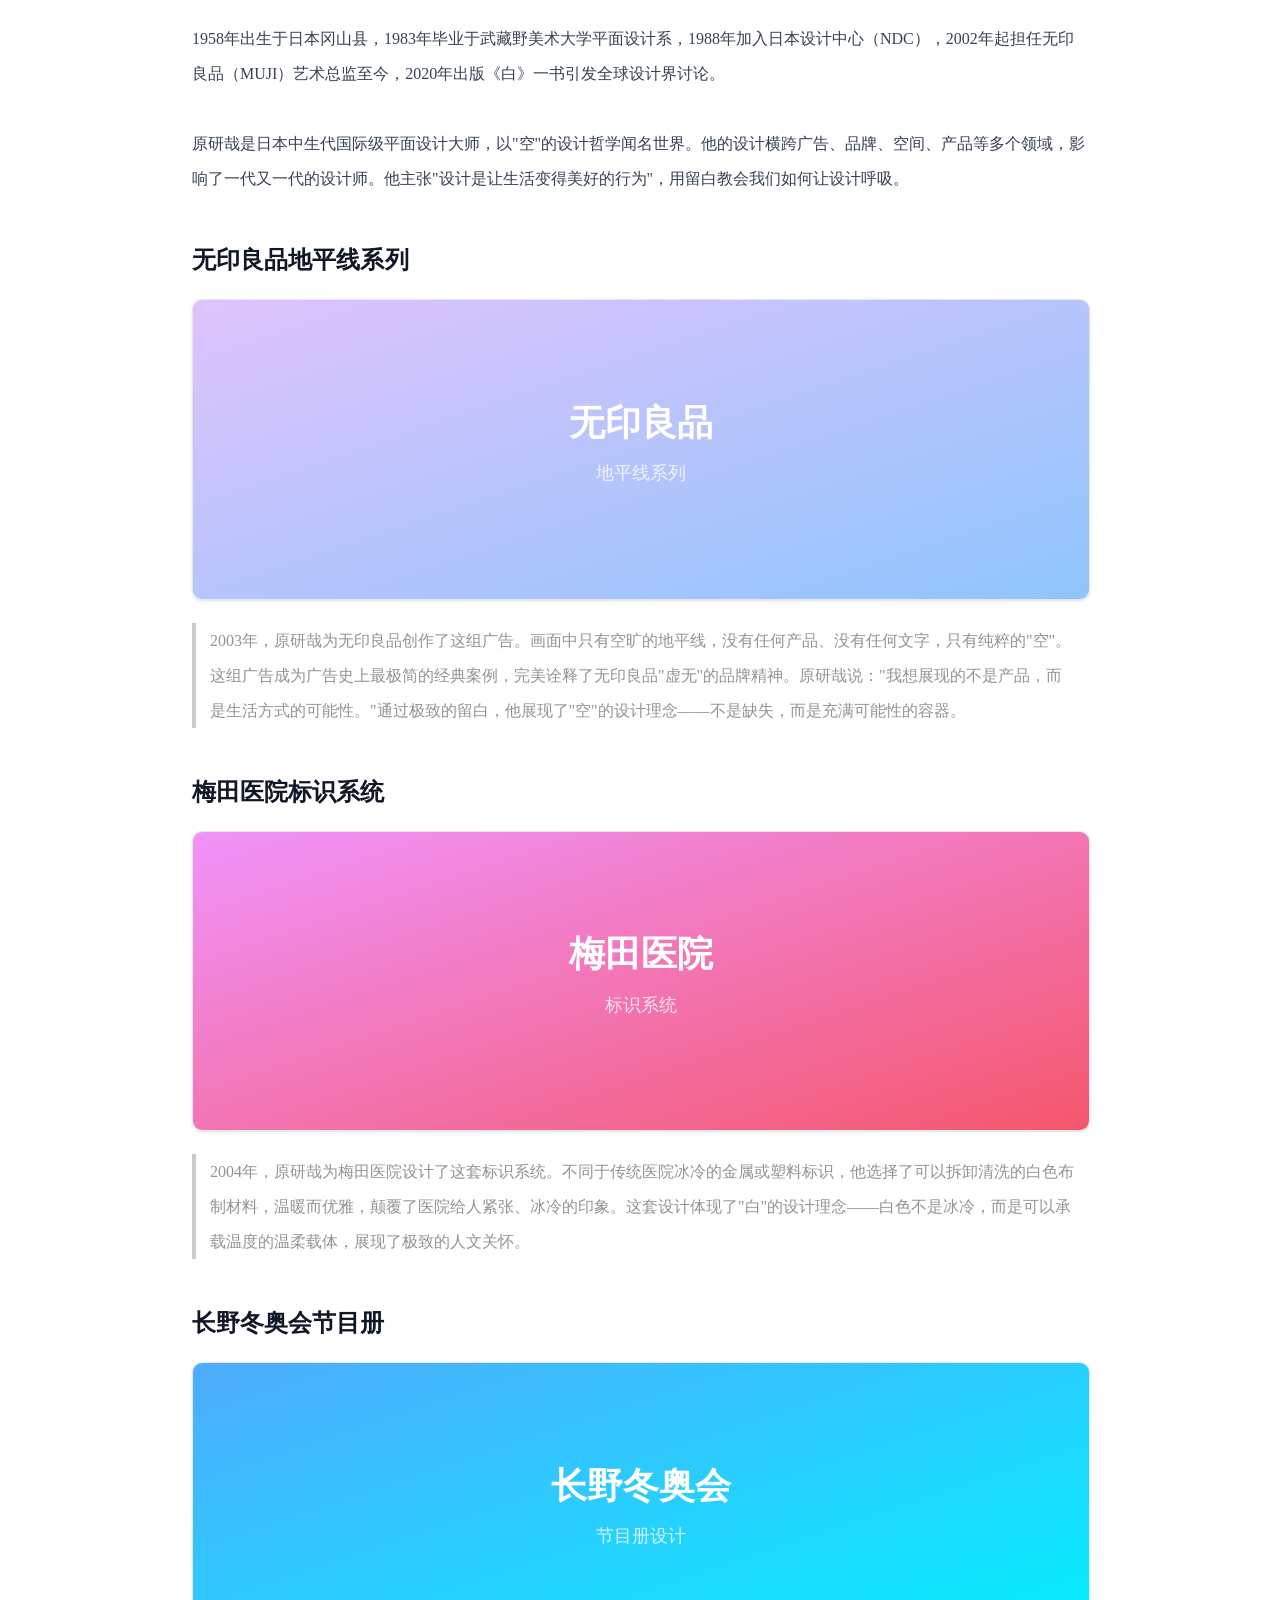
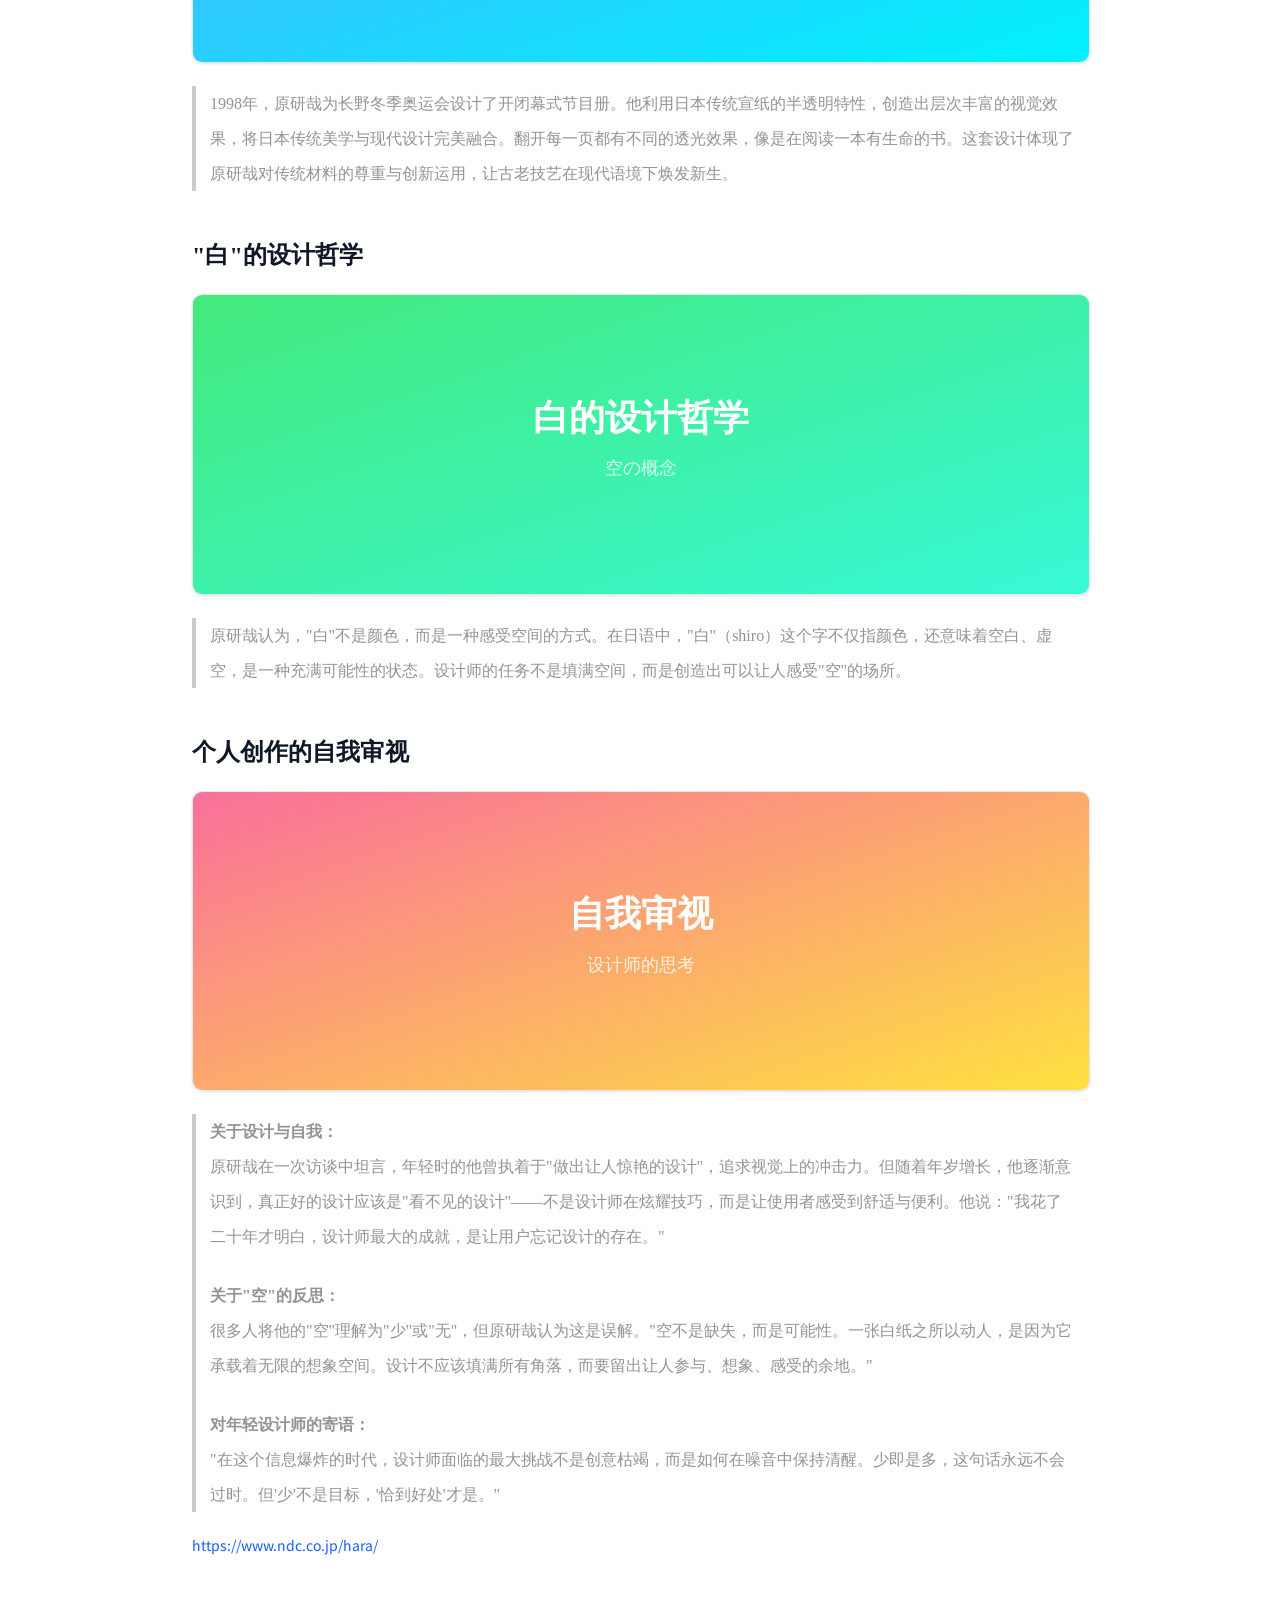
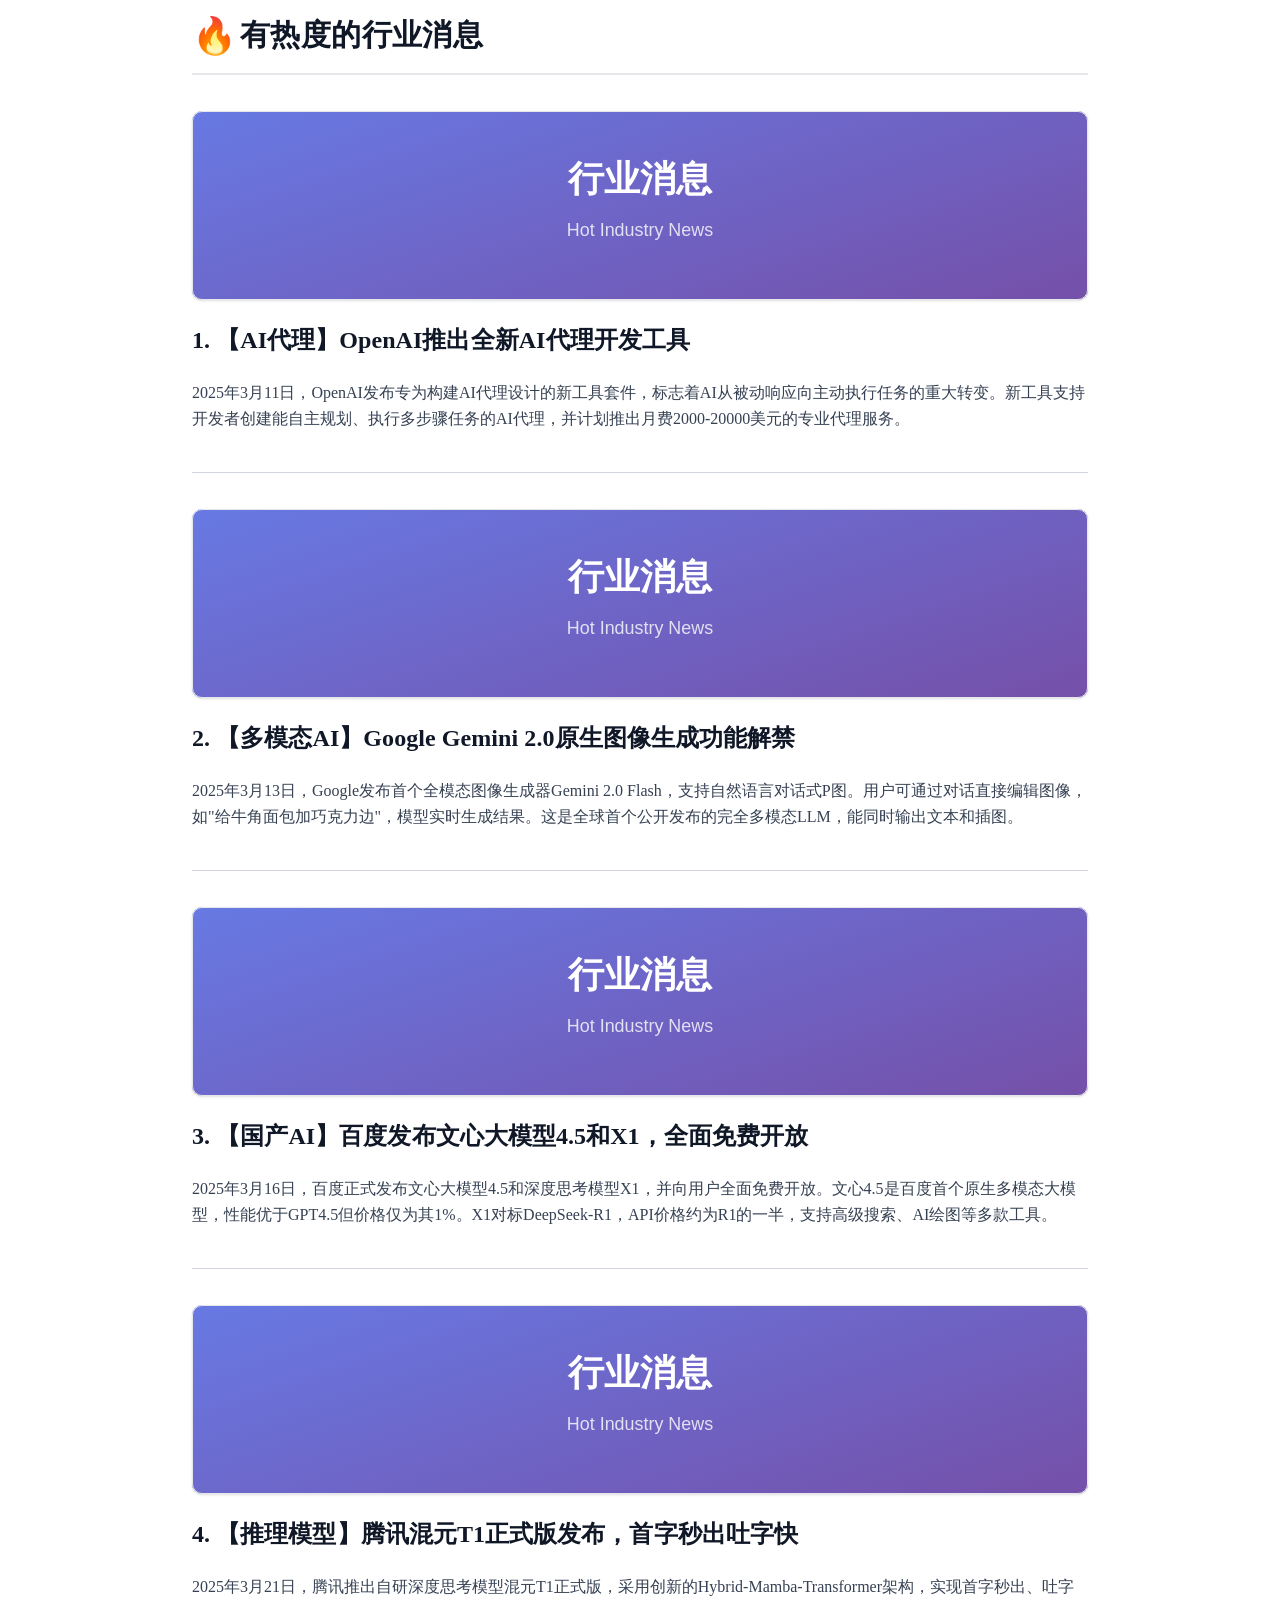
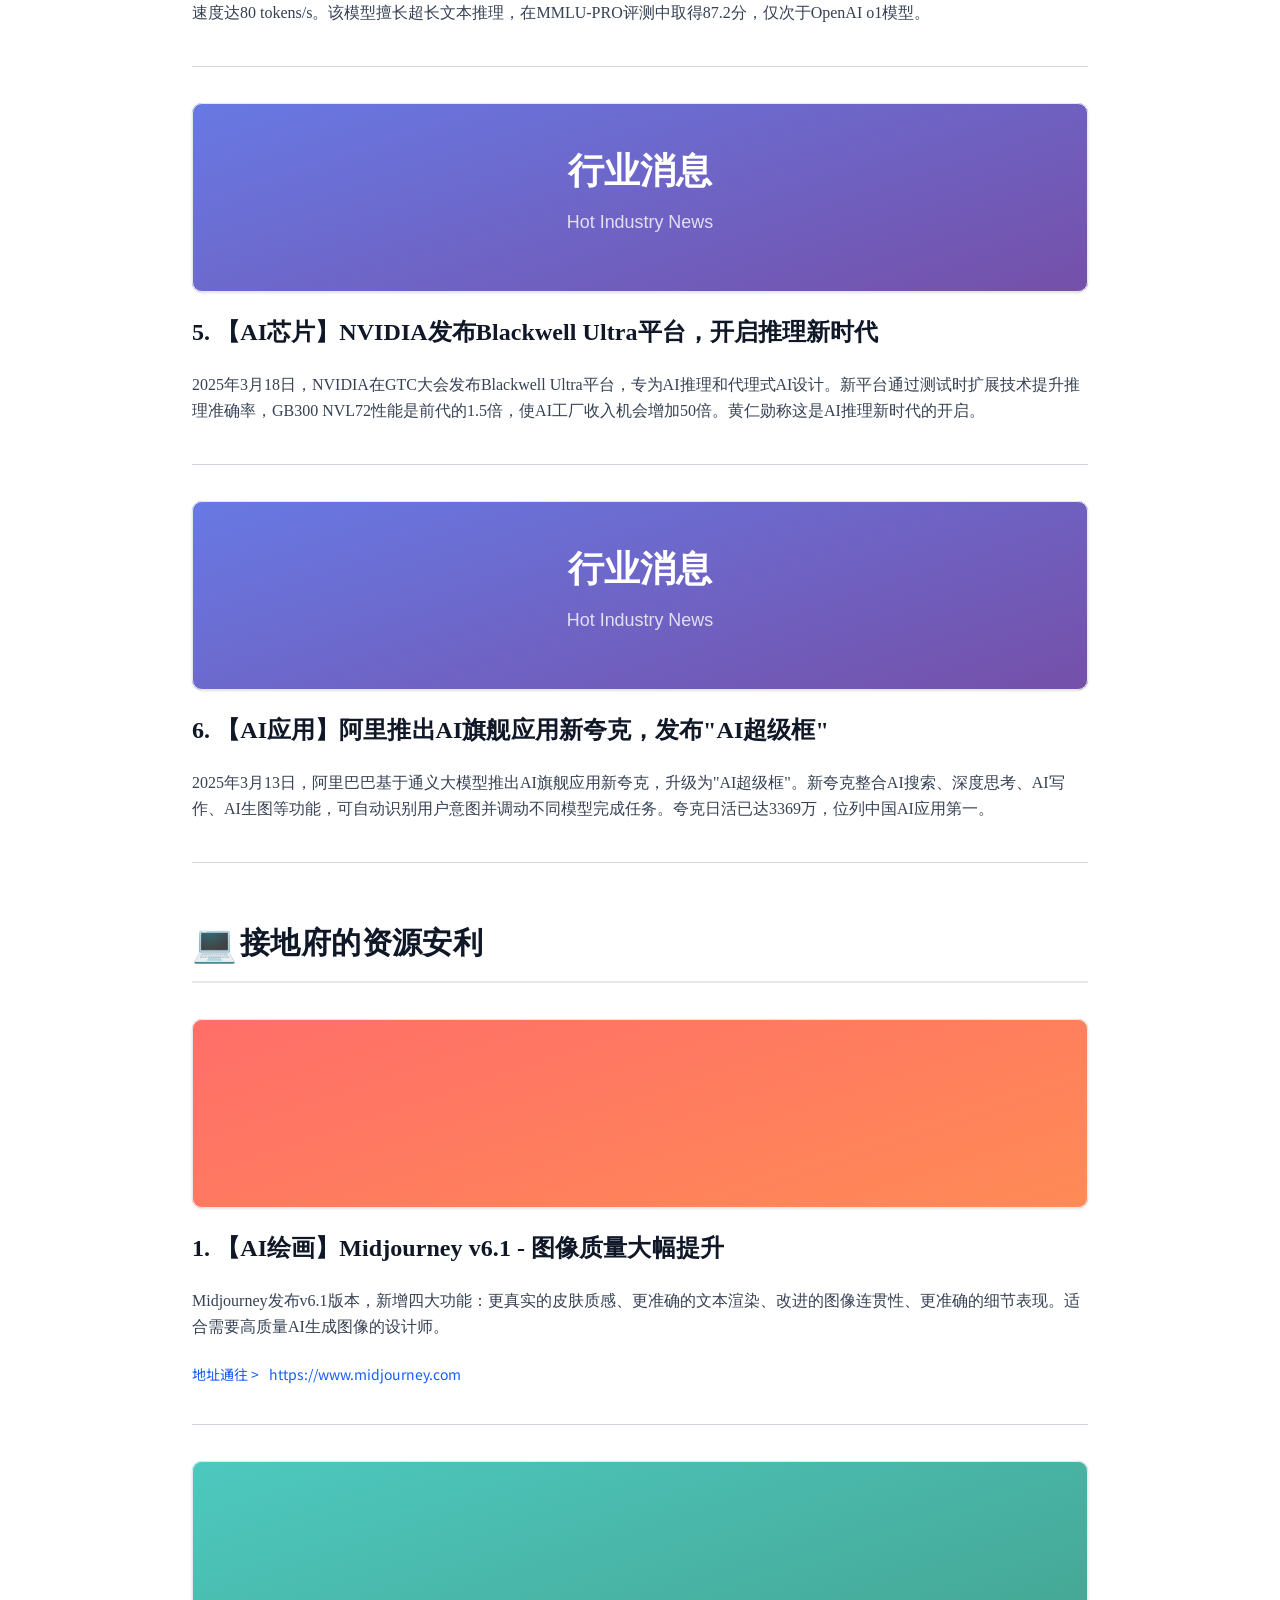
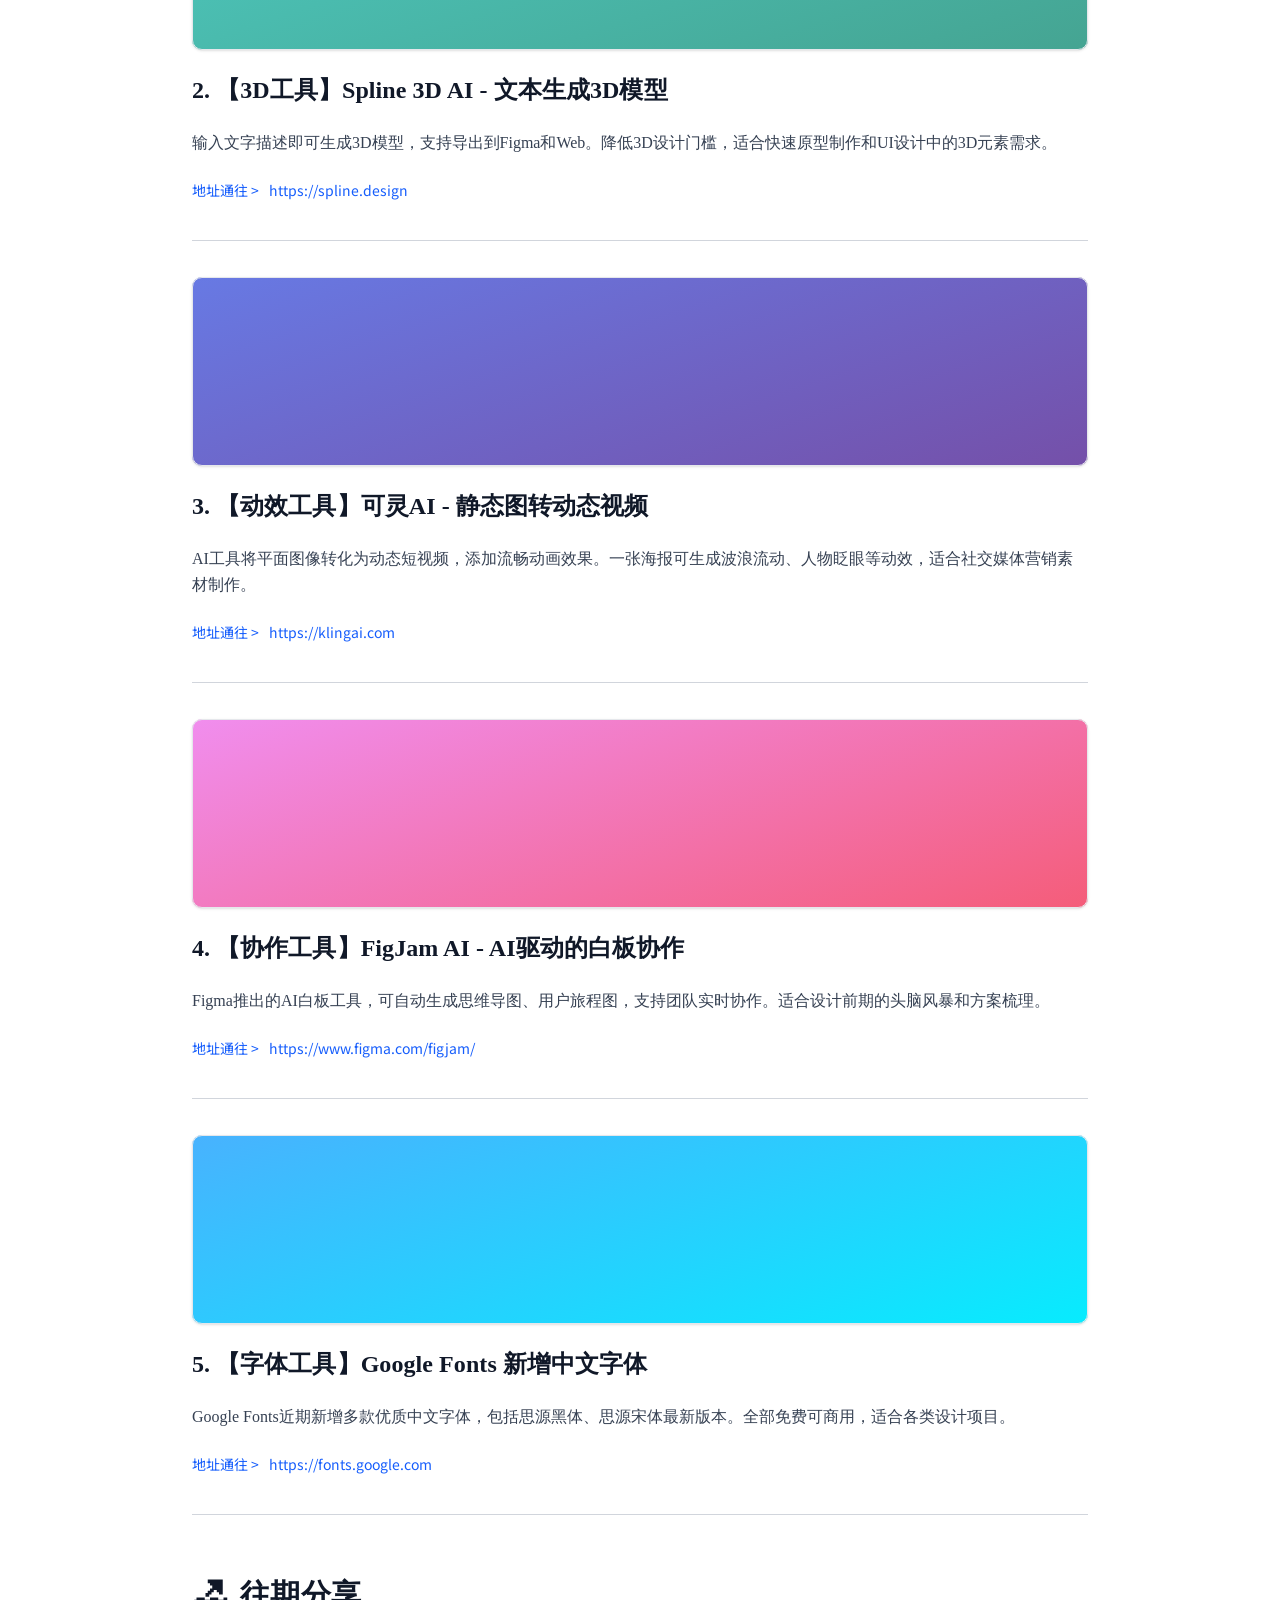
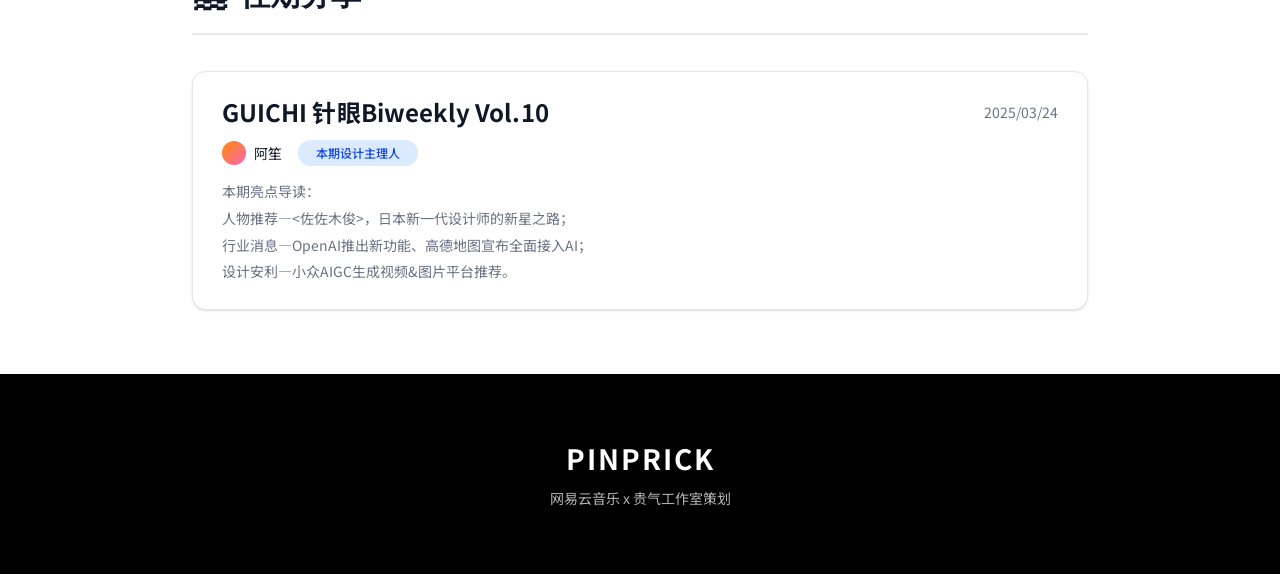
==== commit 603fdbf0: "子页面header改为首页样式" ====
--- a/vol1.html
+++ b/vol1.html
@@ -23,7 +23,7 @@
     <div class="header-section" style="display: flex; align-items: center; justify-content: space-between; padding: 16px 40px; border-bottom: 1px solid #E5E7EB; background: white; position: sticky; top: 0; z-index: 100;">
         <div class="header-logo">
             <a href="index.html" class="logo" style="display: flex; align-items: center; gap: 10px; text-decoration: none;">
-                <img src="[data-uri]" alt="icon" style="width: 32px; height: 32px; border-radius: 8px;">
+                <img src="[data-uri]" alt="icon" style="width: 32px; height: 32px; border-radius: 8px;">
                 <span class="en" style="font-size: 18px; font-weight: 700; color: #101828; letter-spacing: 1px;">PINPRICK</span>
                 <span class="cn" style="font-size: 14px; color: #6A7282;">针眼计划</span>
             </a>
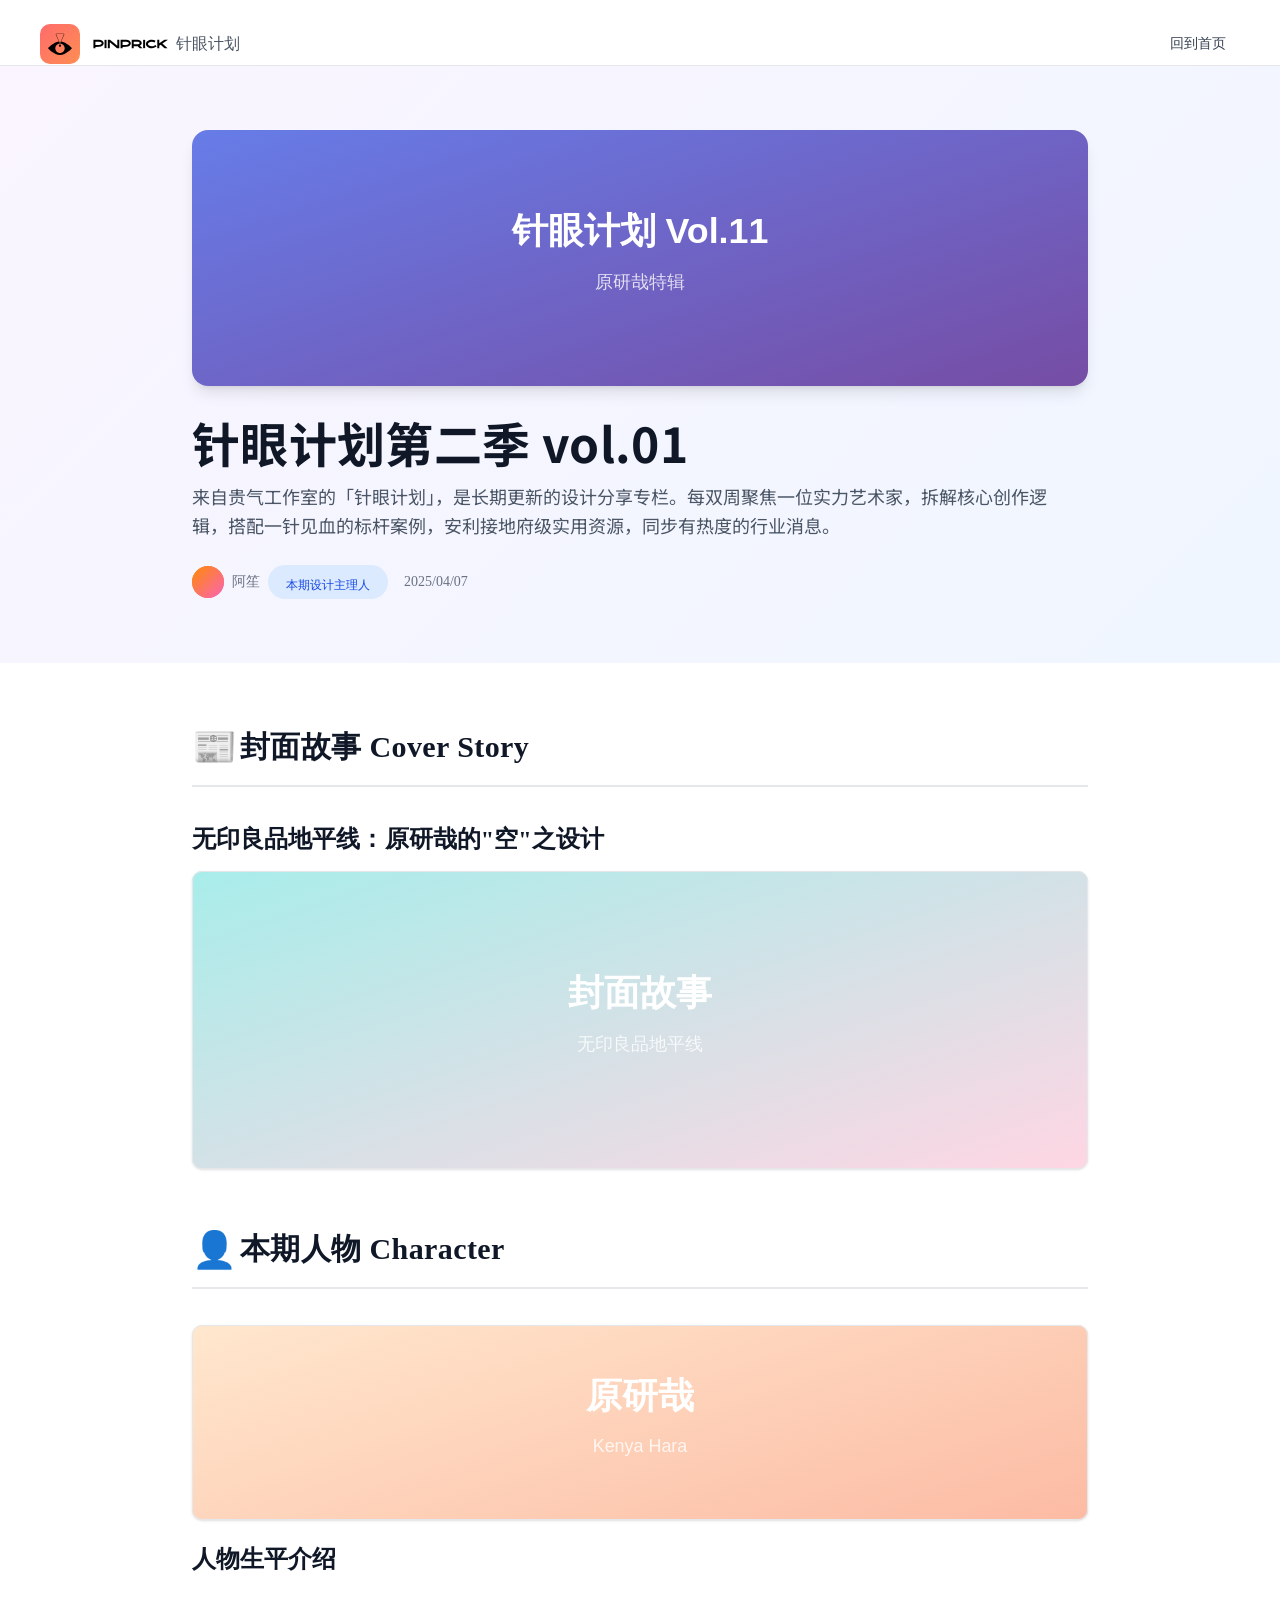
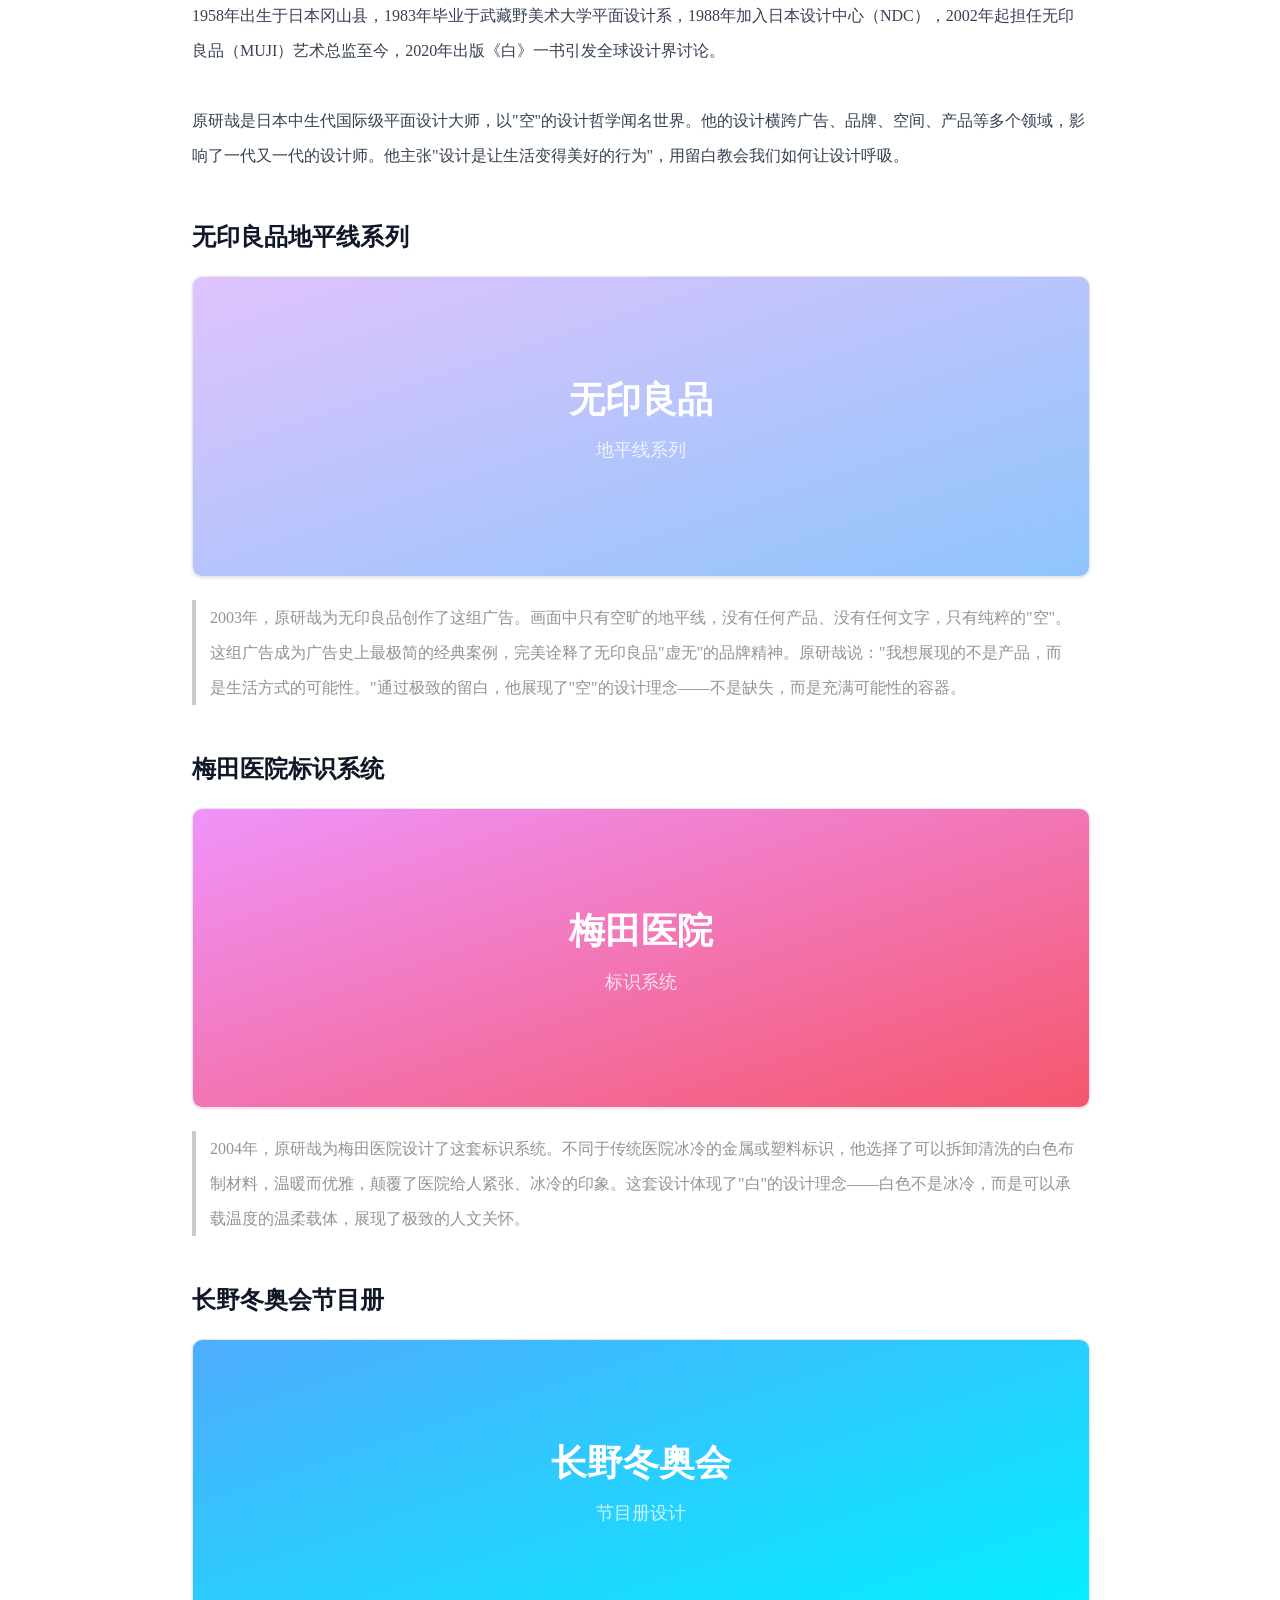
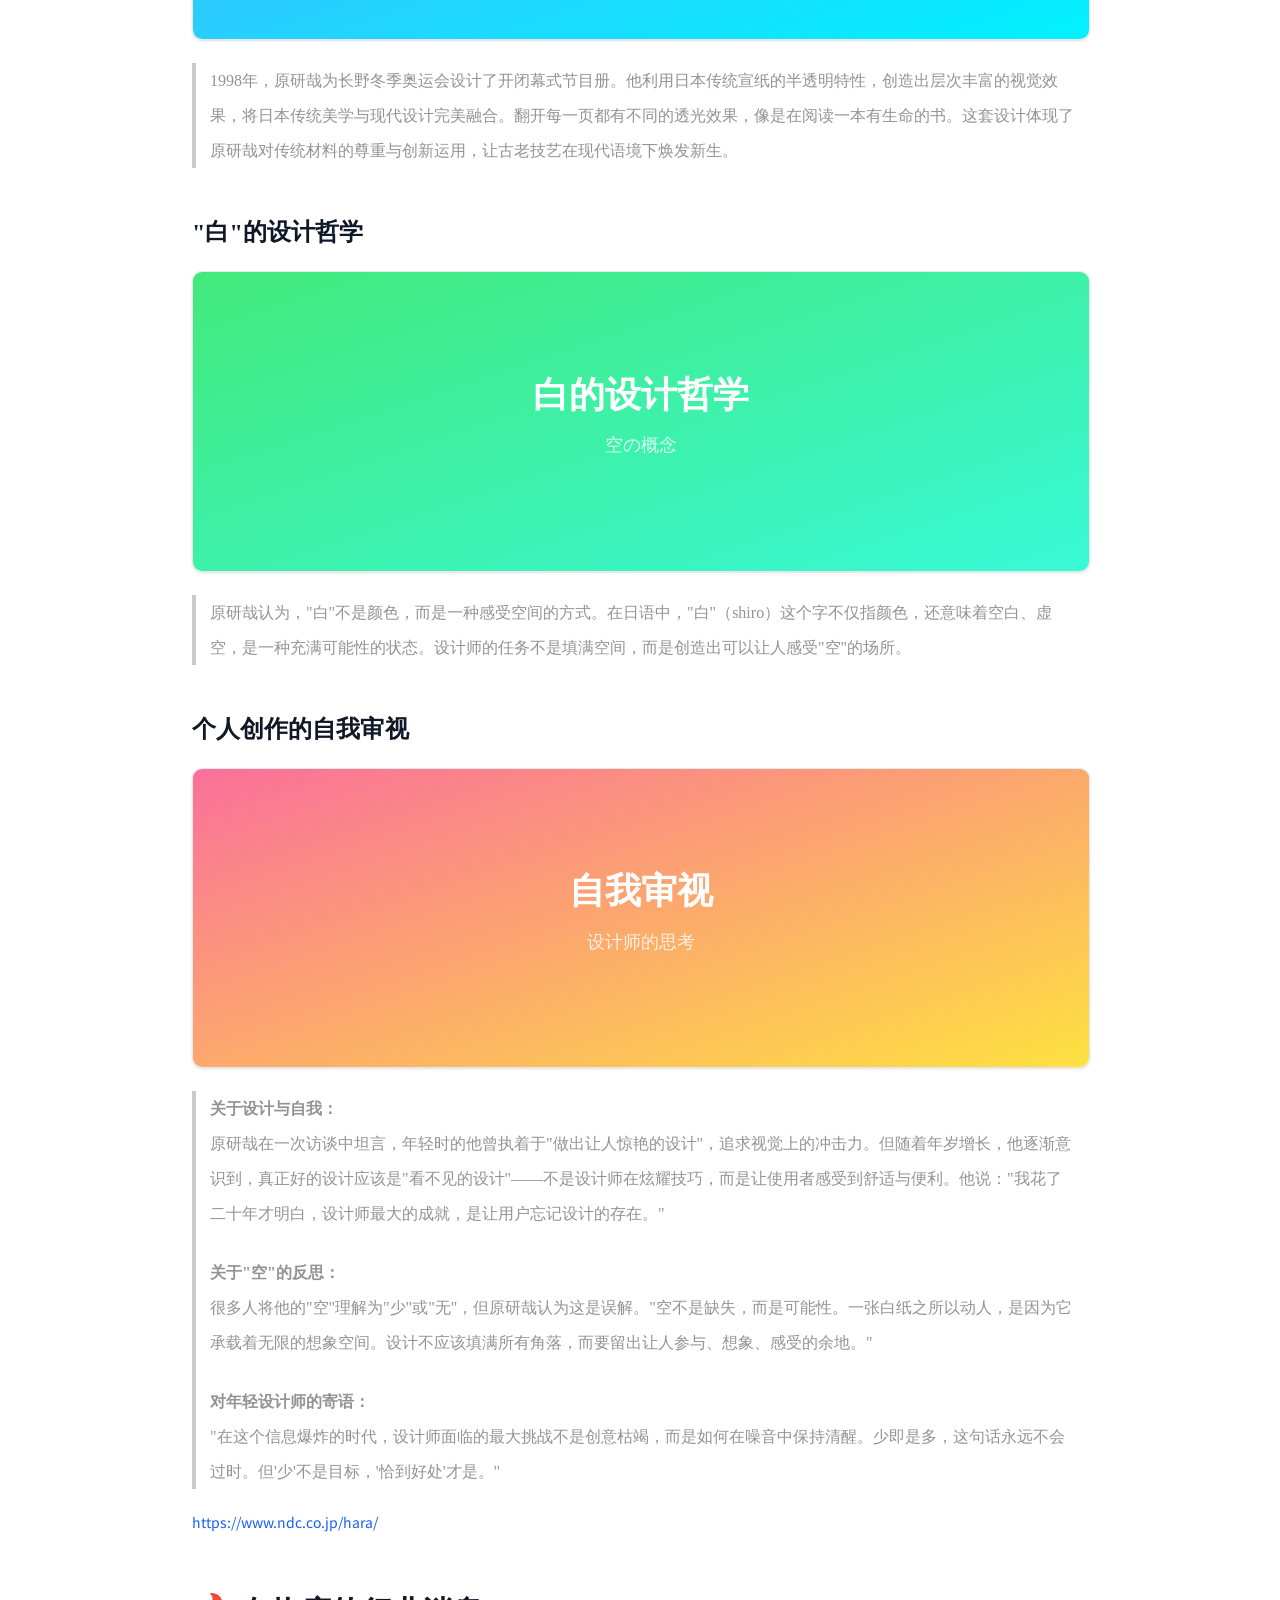
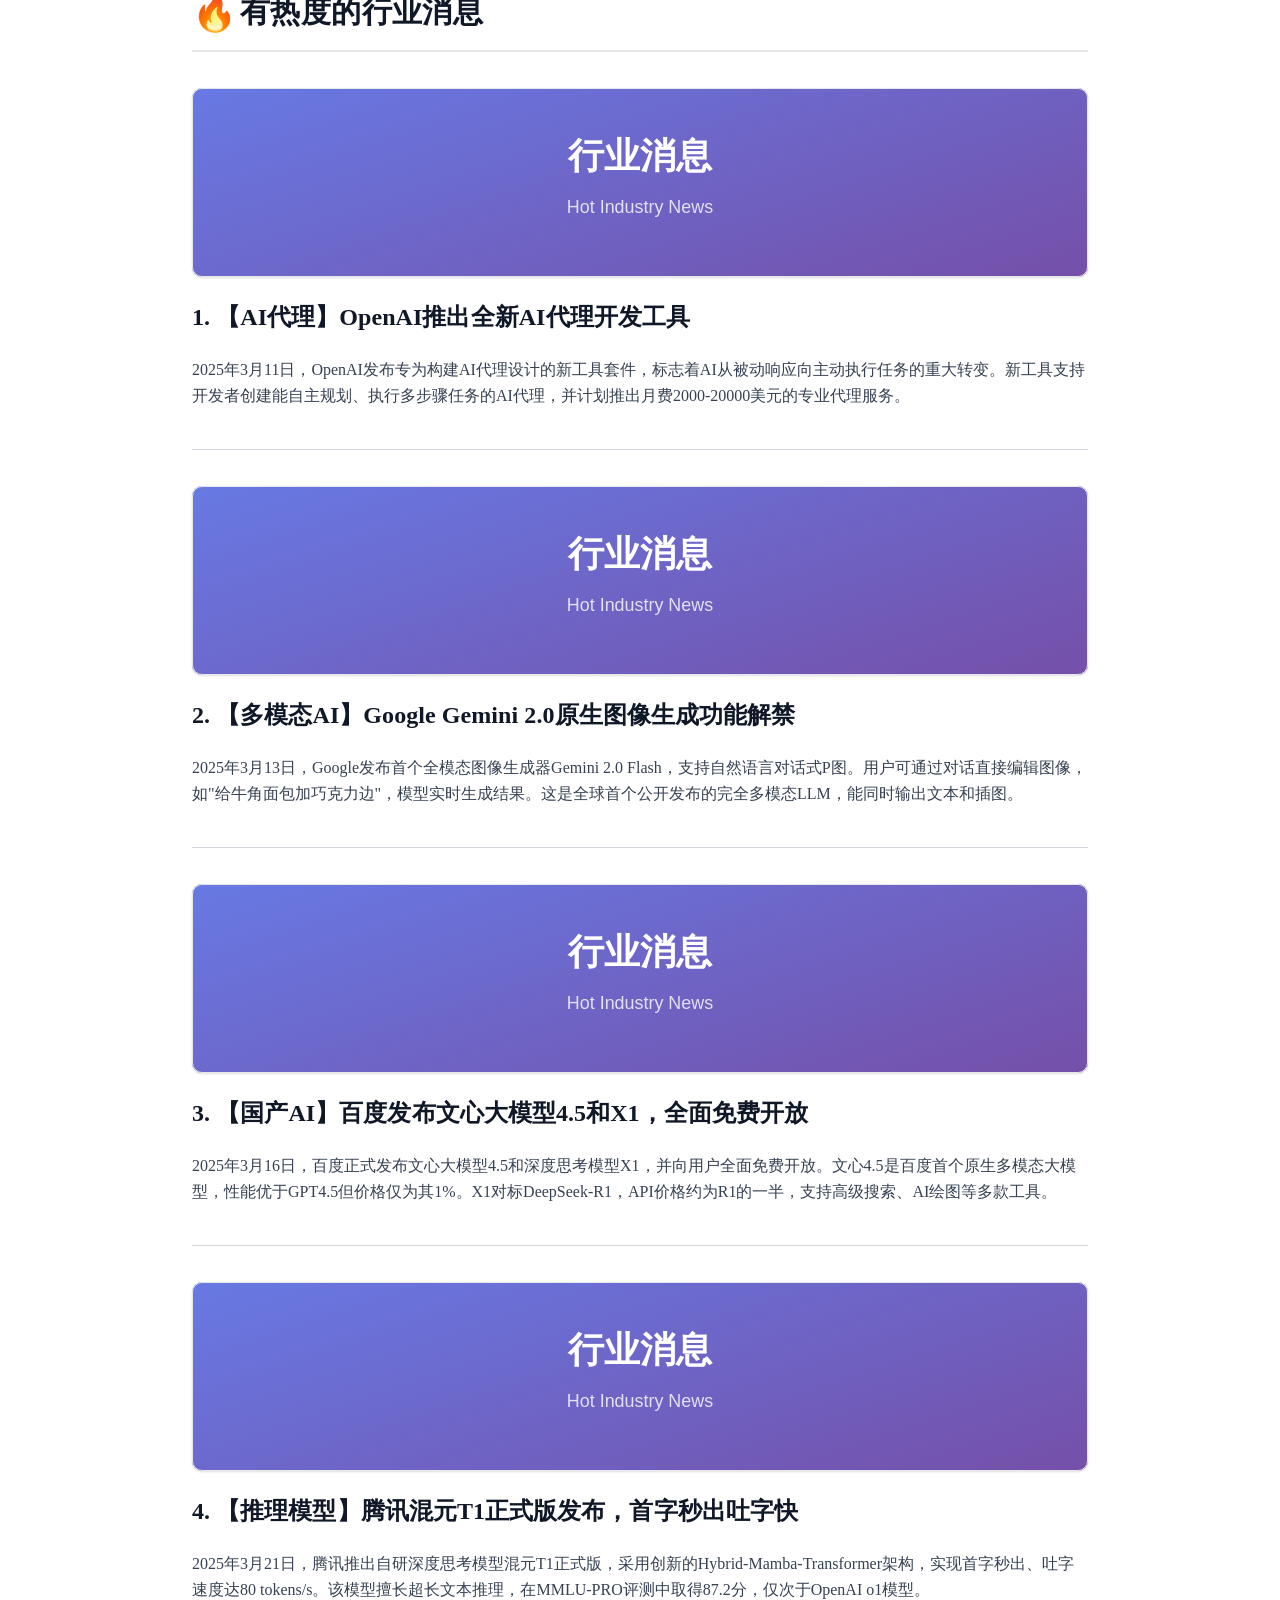
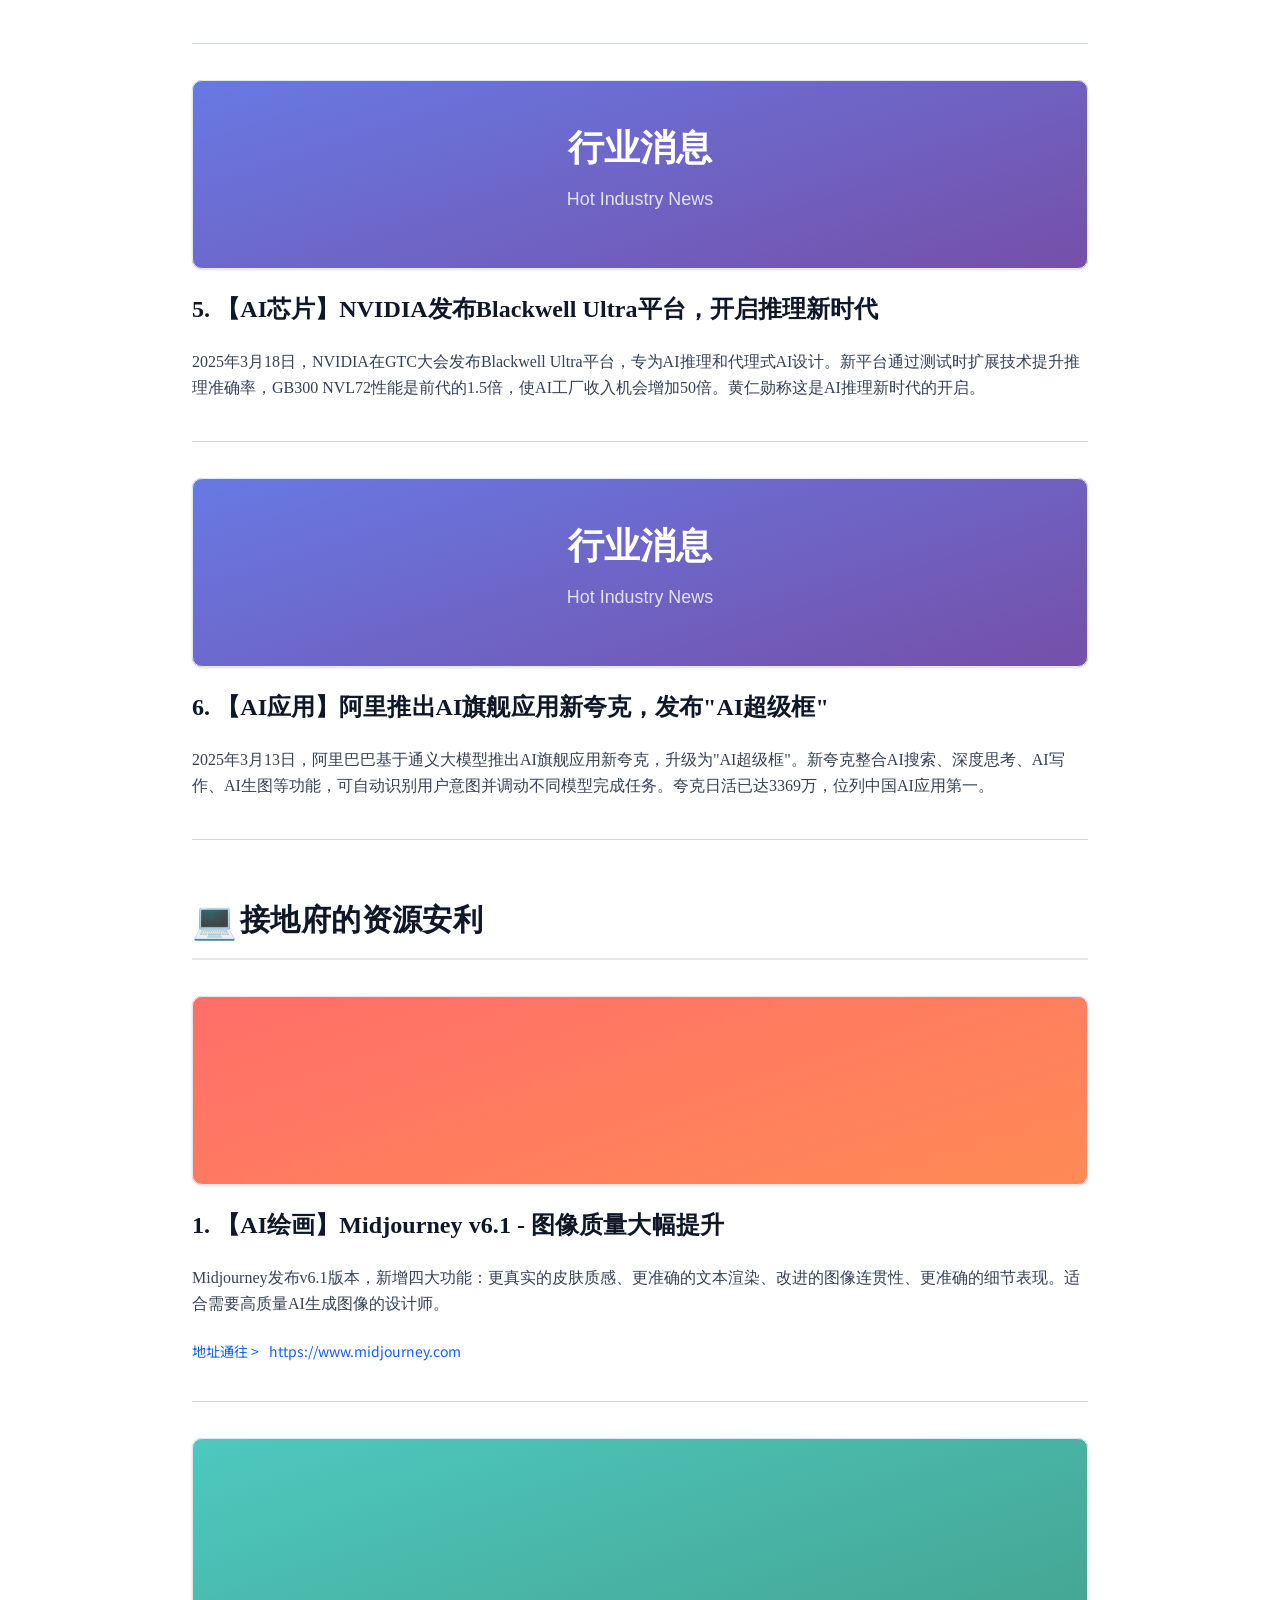
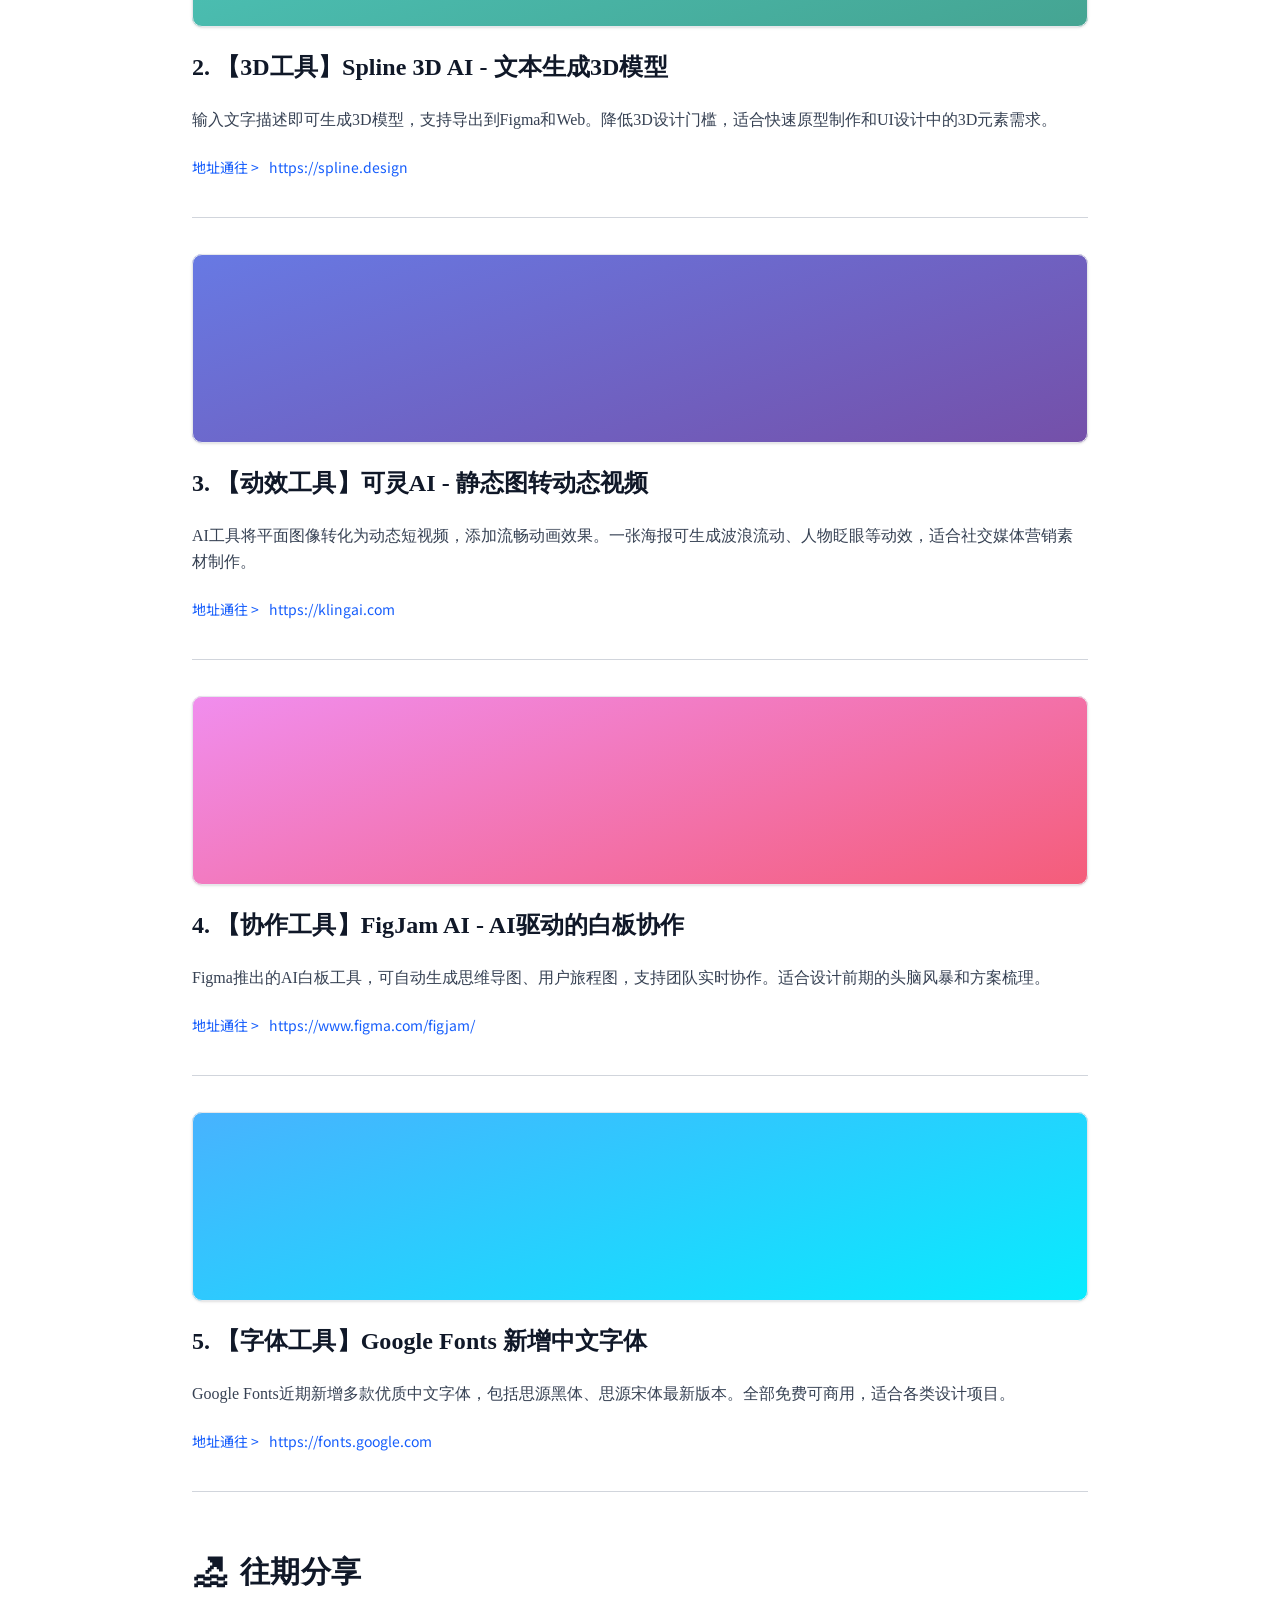
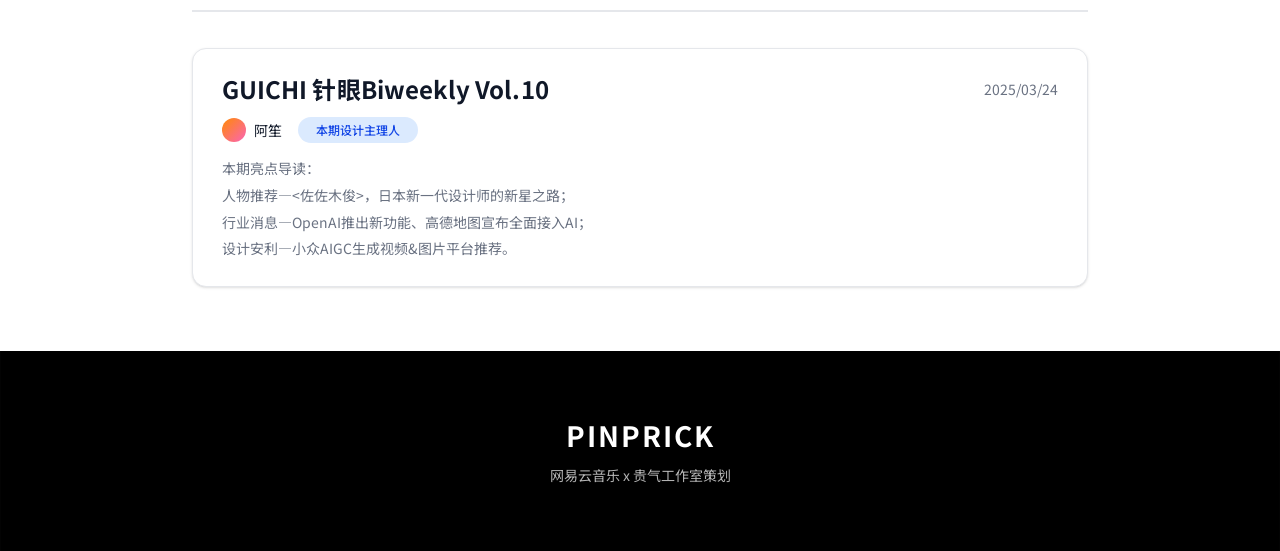
==== commit c5a8adb4: "统一首页和子页面header样式" ====
--- a/vol1.html
+++ b/vol1.html
@@ -20,20 +20,22 @@
 <div style="width: 100%; min-height: 100vh; position: relative; background: white">
 
     <!-- 顶部Header -->
-    <div class="header-section" style="display: flex; align-items: center; justify-content: space-between; padding: 16px 40px; border-bottom: 1px solid #E5E7EB; background: white; position: sticky; top: 0; z-index: 100;">
-        <div class="header-logo">
-            <a href="index.html" class="logo" style="display: flex; align-items: center; gap: 10px; text-decoration: none;">
-                <img src="[data-uri]" alt="icon" style="width: 32px; height: 32px; border-radius: 8px;">
-                <span class="en" style="font-size: 18px; font-weight: 700; color: #101828; letter-spacing: 1px;">PINPRICK</span>
-                <span class="cn" style="font-size: 14px; color: #6A7282;">针眼计划</span>
-            </a>
+    <div style="width: 100%; padding: 24px 40px 1px 40px; background: white; border-bottom: 1px solid #E5E7EB;">
+        <div style="display: flex; justify-content: space-between; align-items: center; height: 40px;">
+            <div style="display: flex; align-items: center; gap: 12px;">
+                <div style="width: 40px; height: 40px; border-radius: 10px; display: flex; justify-content: center; align-items: center; background: linear-gradient(135deg, #FF6B6B 0%, #FF8E53 100%);">
+                    <img src="[data-uri]" alt="icon" style="width: 24px; height: 24px;">
+                </div>
+                <div style="display: flex; align-items: center; gap: 8px;">
+                    <img src="[data-uri]" alt="PINPRICK" style="height: 20px;">
+                    <span style="color: #4A5565; font-size: 16px; font-family: Inter; font-weight: 400; line-height: 24px;">针眼计划</span>
+                </div>
+            </div>
+            <div style="display: flex; gap: 66px;">
+                <a href="index.html" style="color: #364153; font-size: 14px; font-family: Inter; font-weight: 400; line-height: 20px; text-decoration: none;">回到首页</a>
+                <a href="#" style="color: #364153; font-size: 14px; font-family: Inter; font-weight: 400; line-height: 20px; text-decoration: none;">介绍</a>
+            </div>
         </div>
-        <nav>
-            <ul style="display: flex; list-style: none; gap: 32px;">
-                <li><a href="index.html" style="font-size: 14px; color: #364153; text-decoration: none;">回到首页</a></li>
-                <li><a href="#" style="font-size: 14px; color: #364153; text-decoration: none;">介绍</a></li>
-            </ul>
-        </nav>
     </div>
 
     <!-- Hero区域 -->
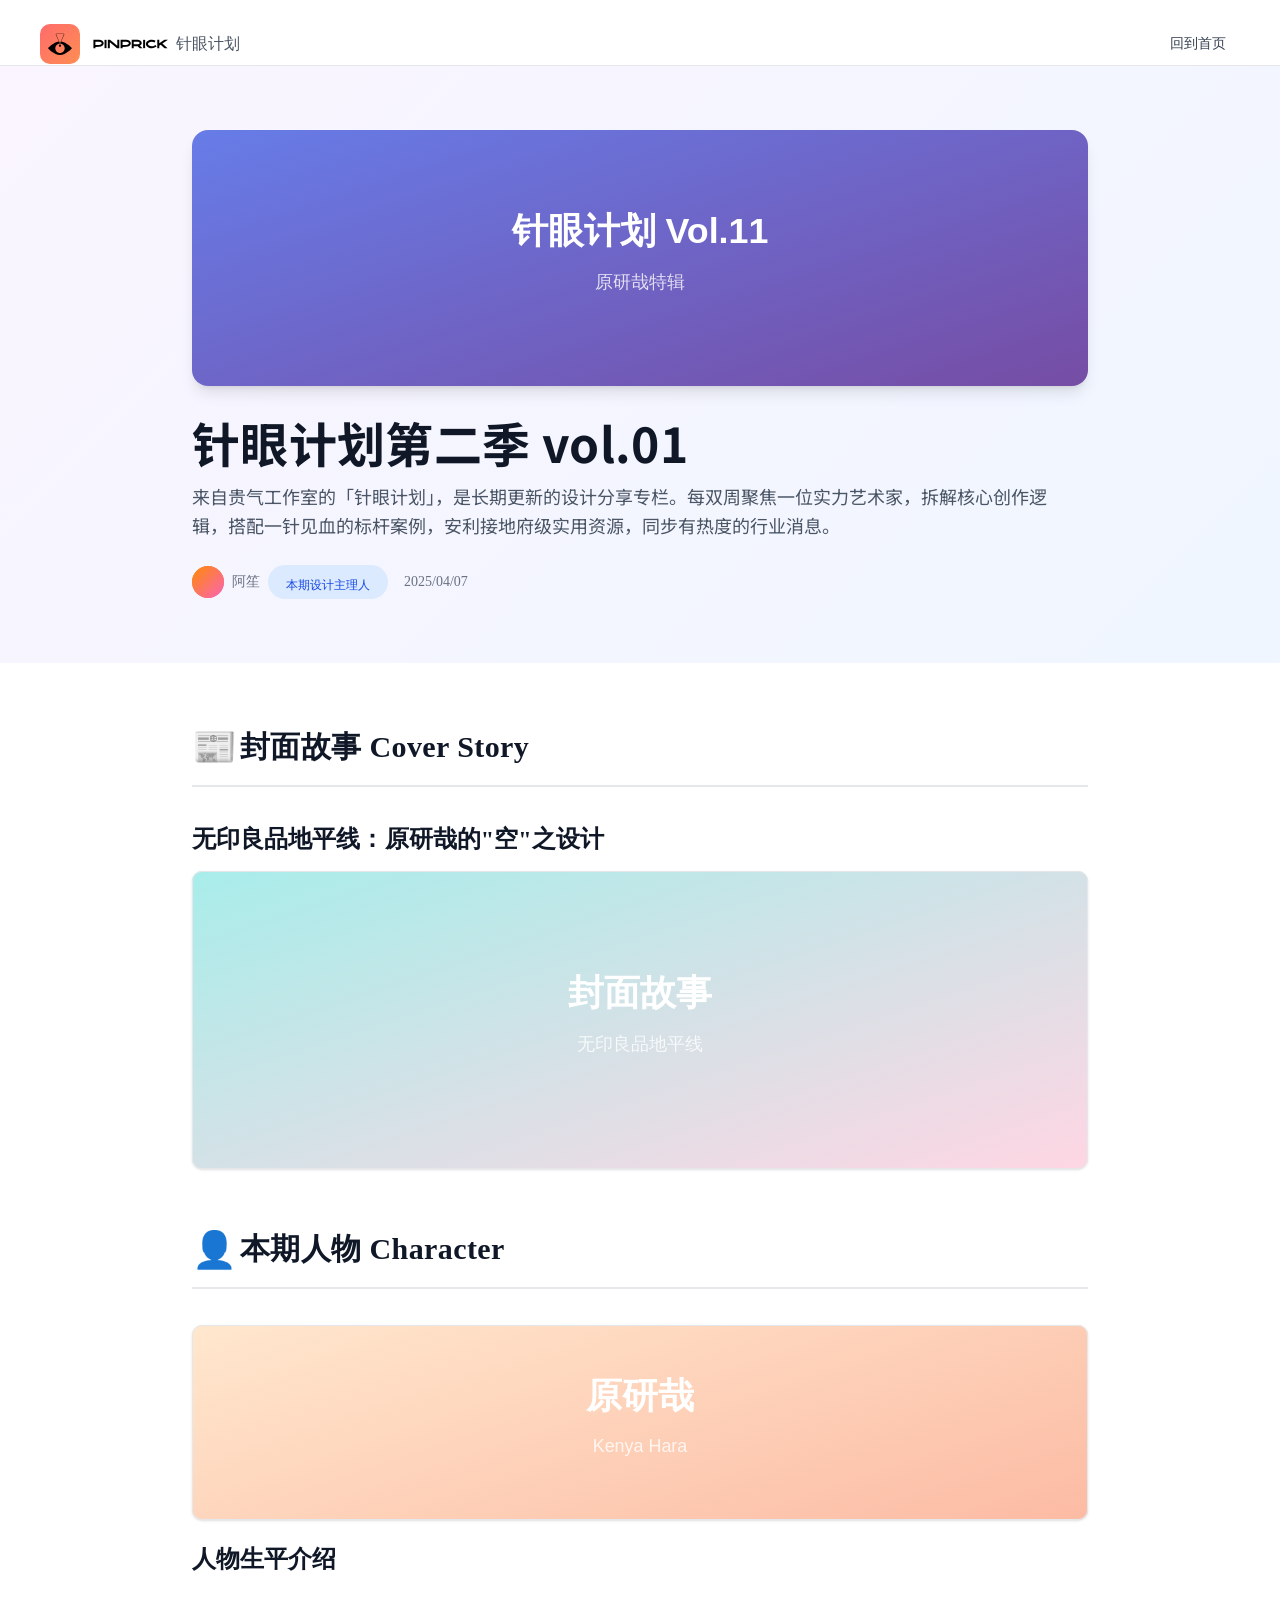
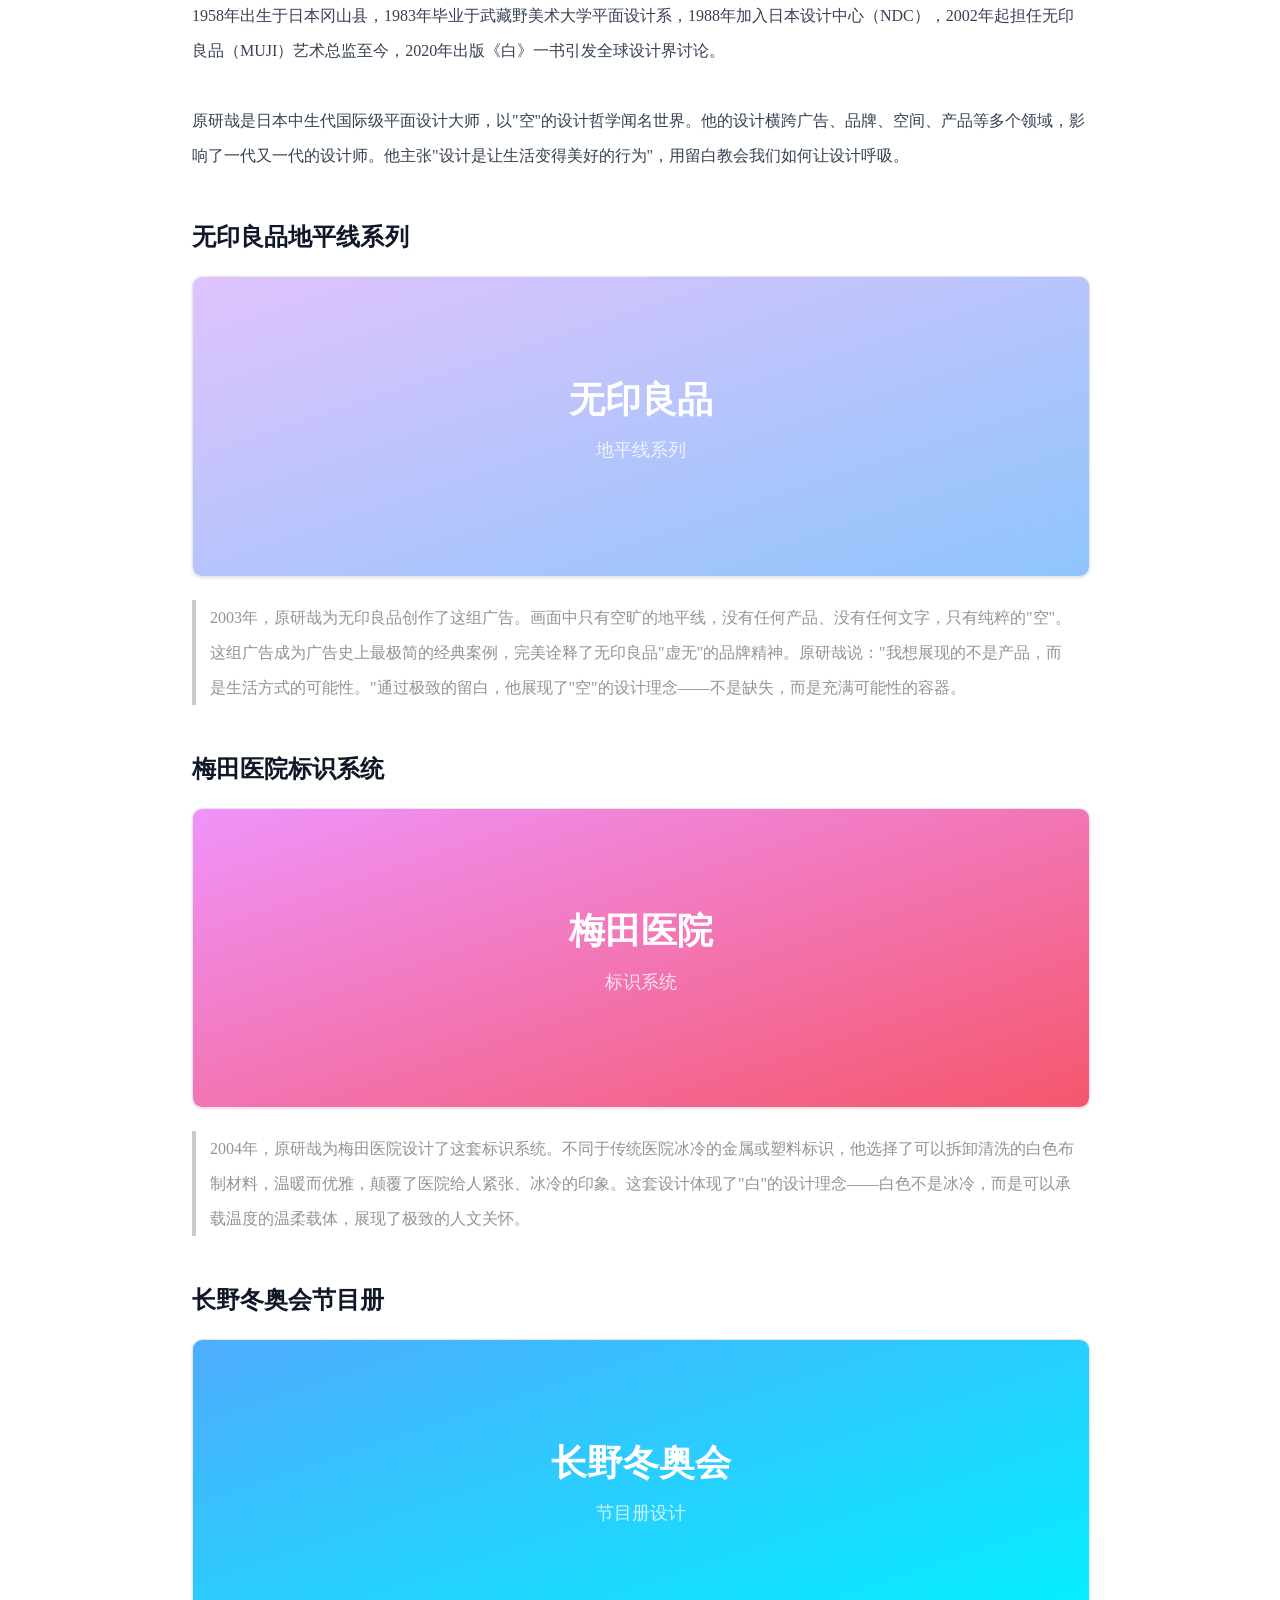
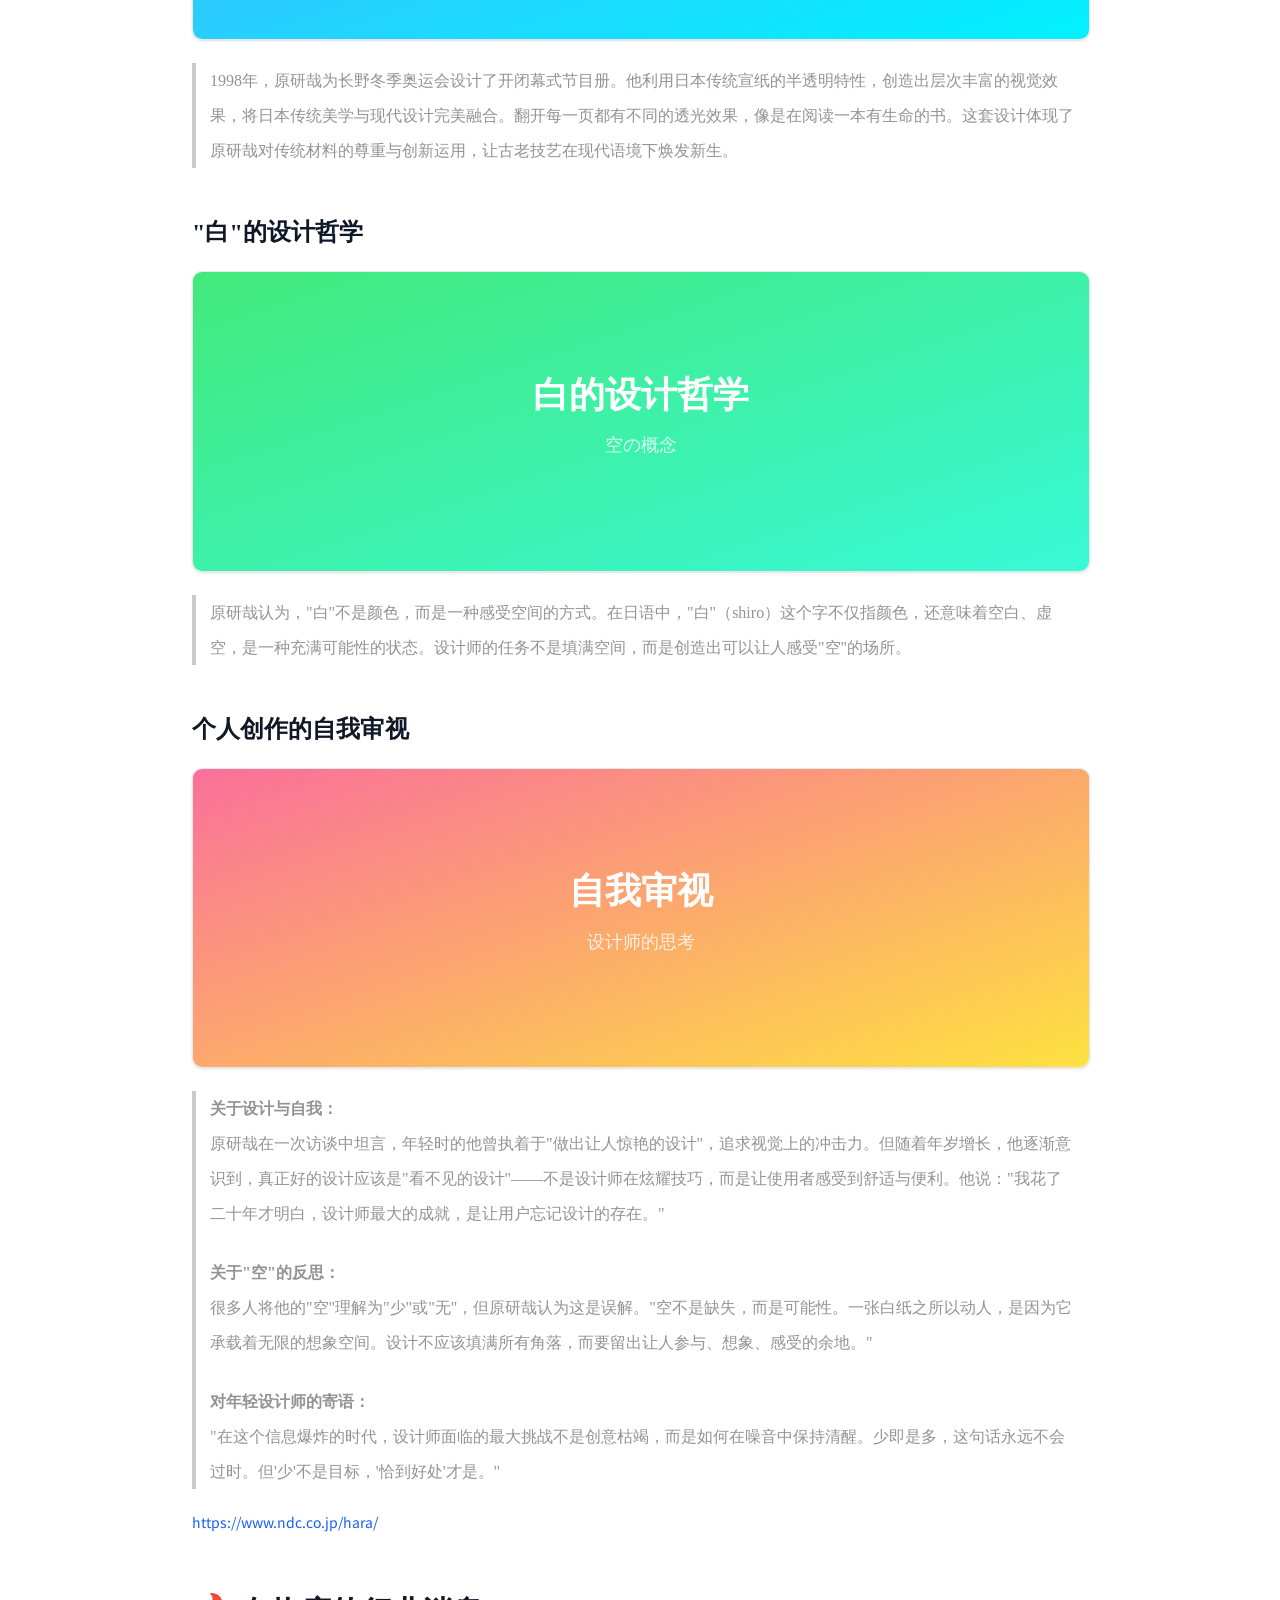
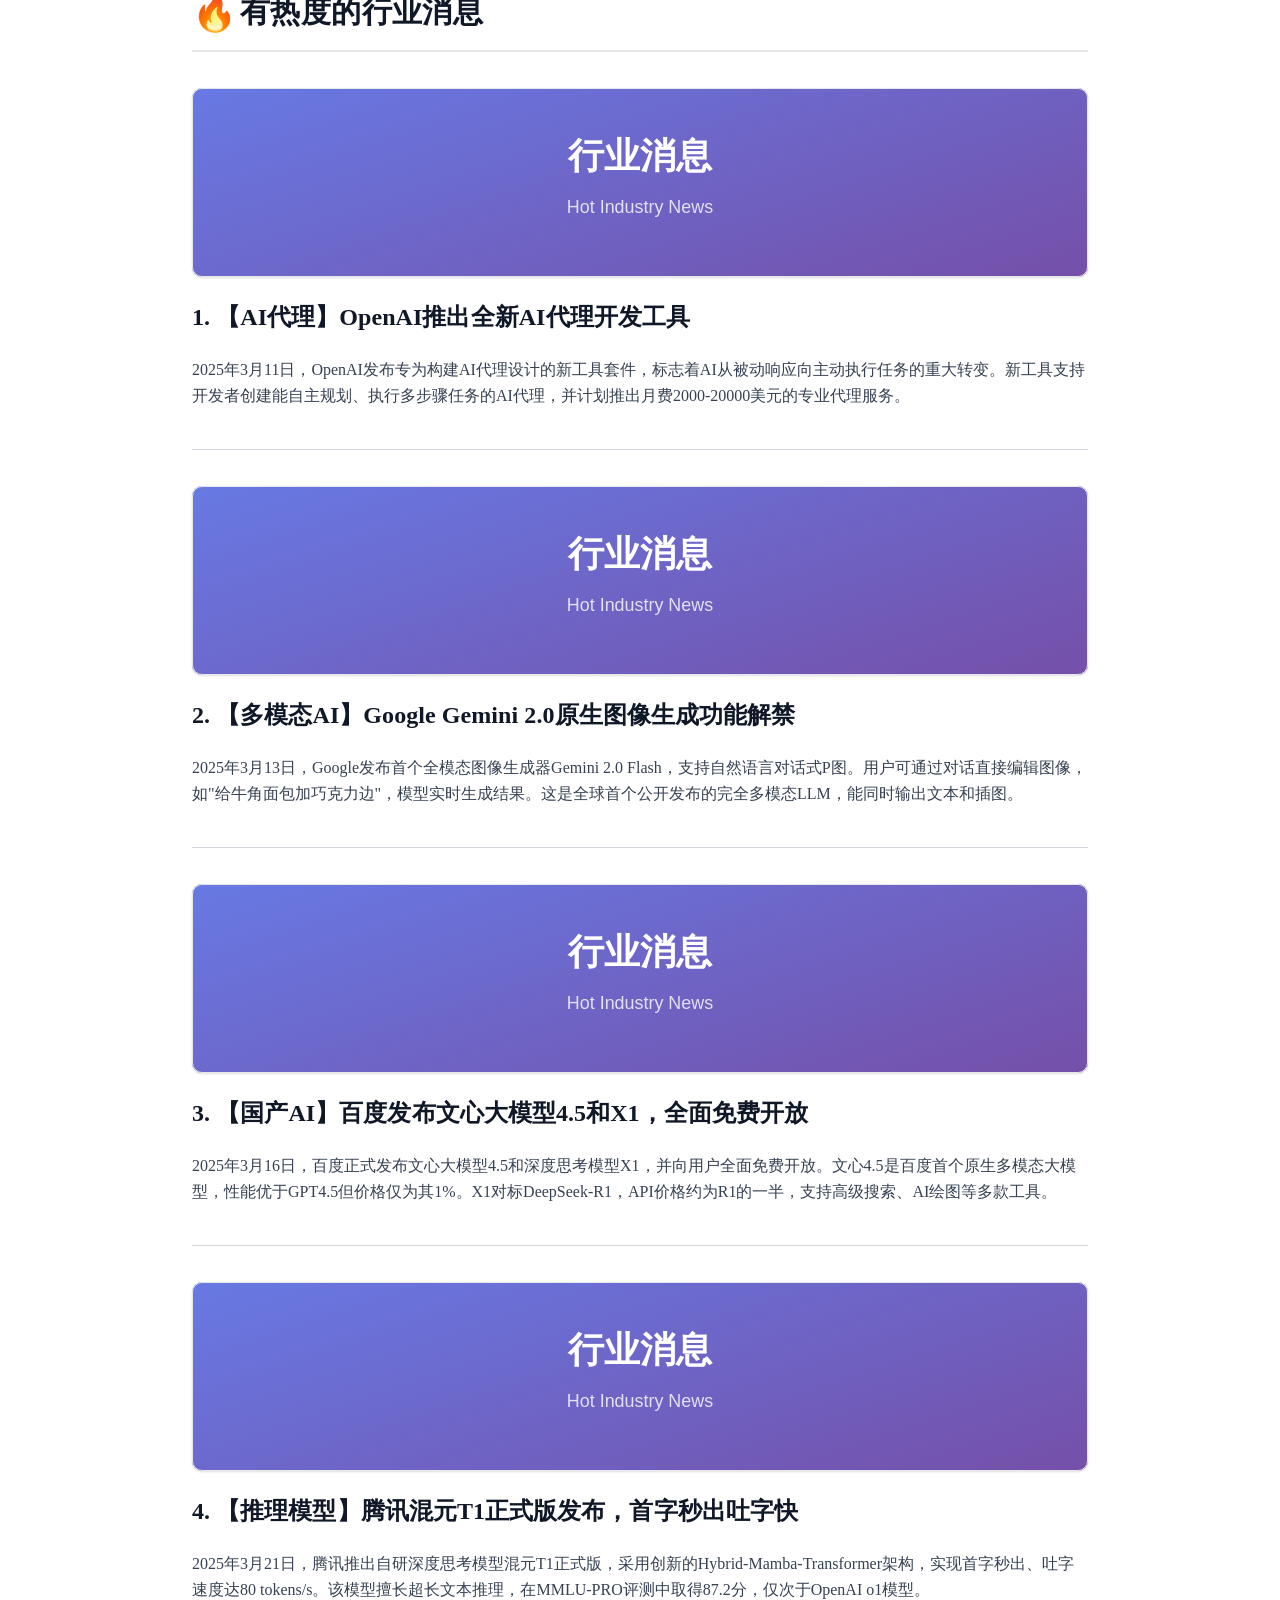
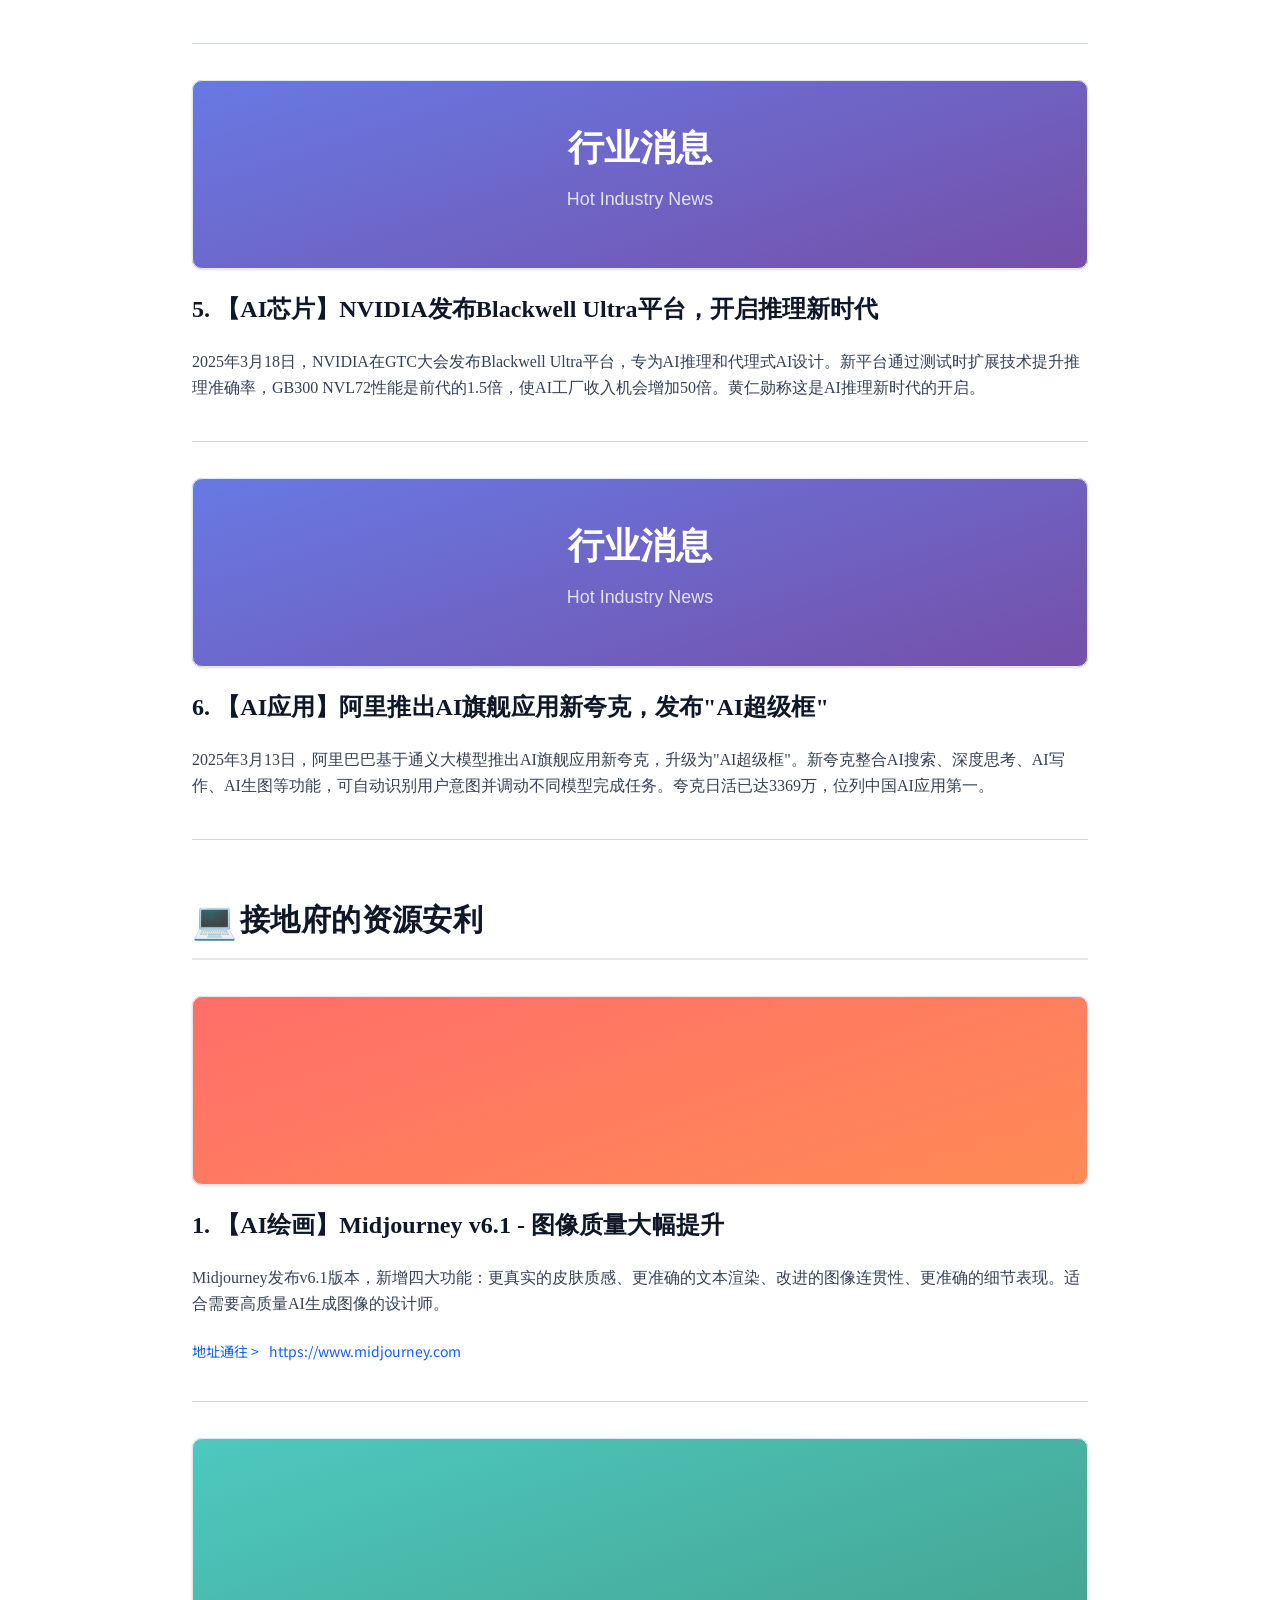
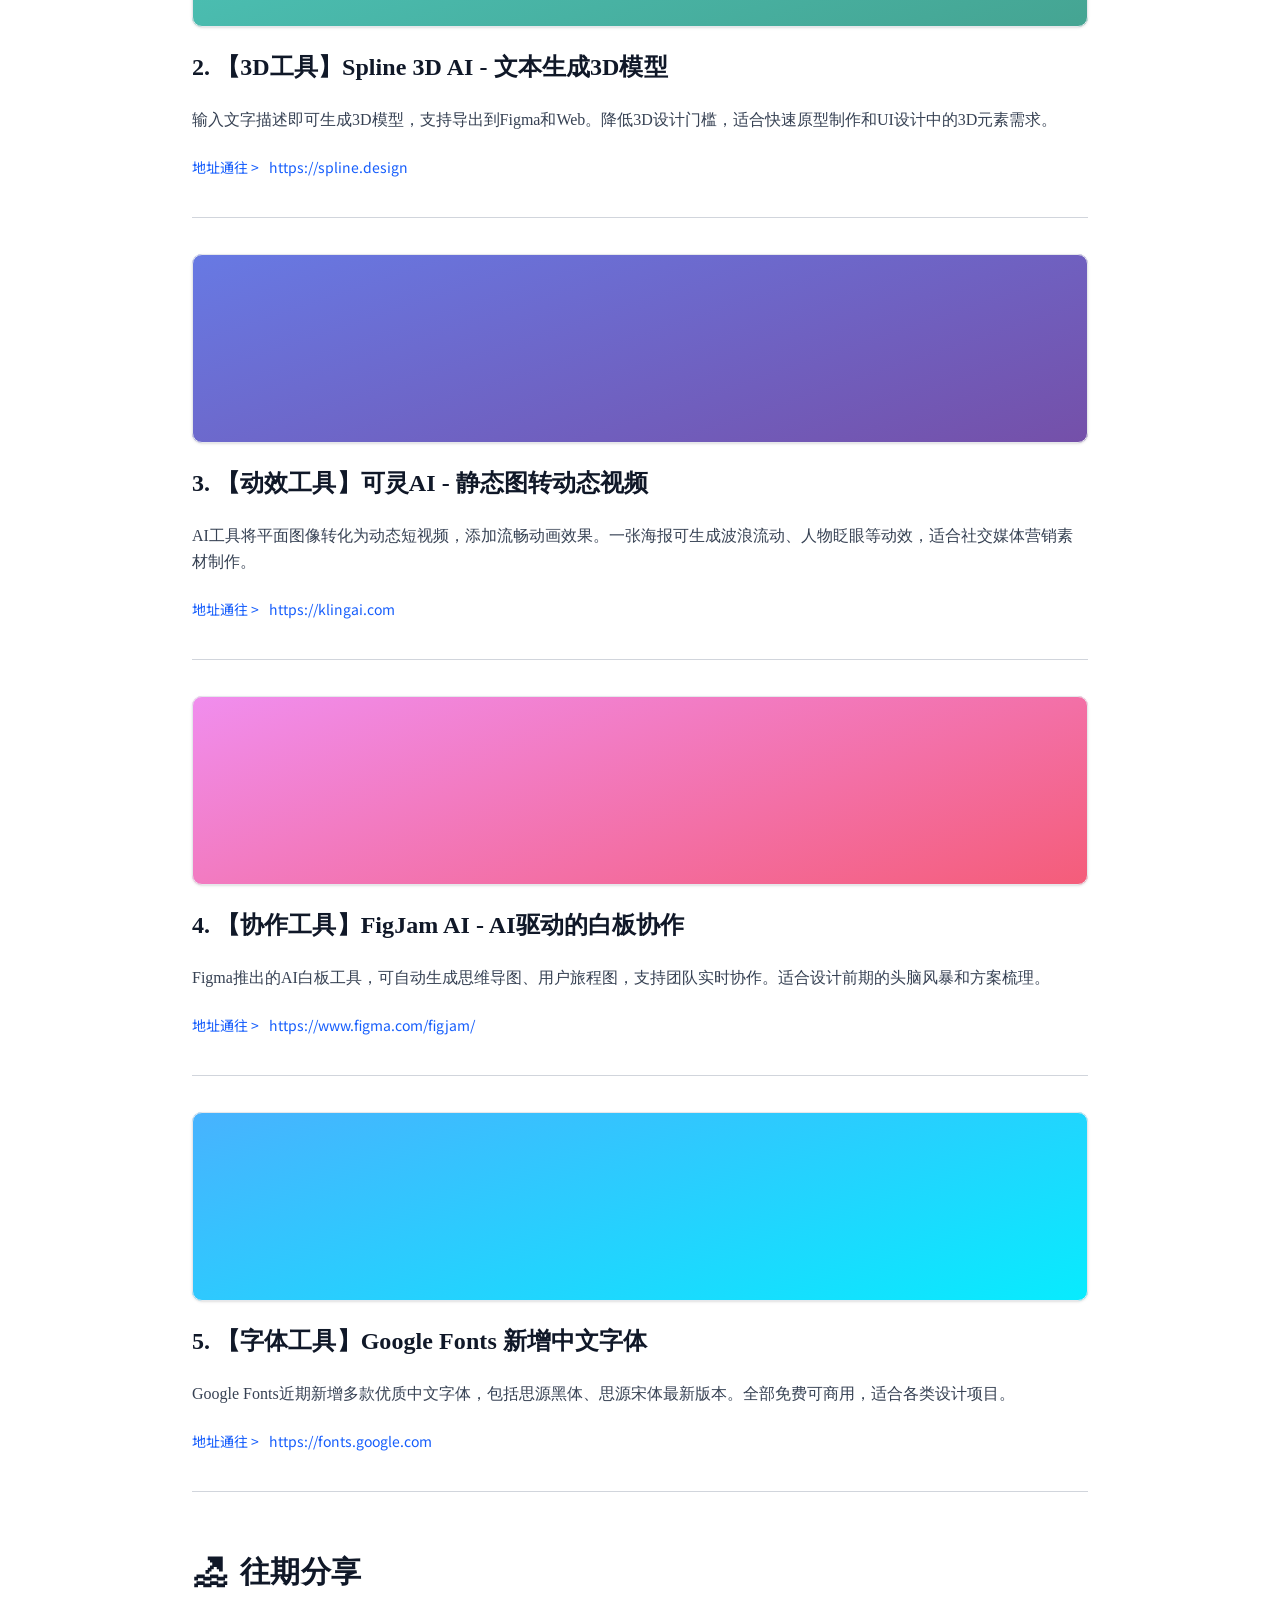
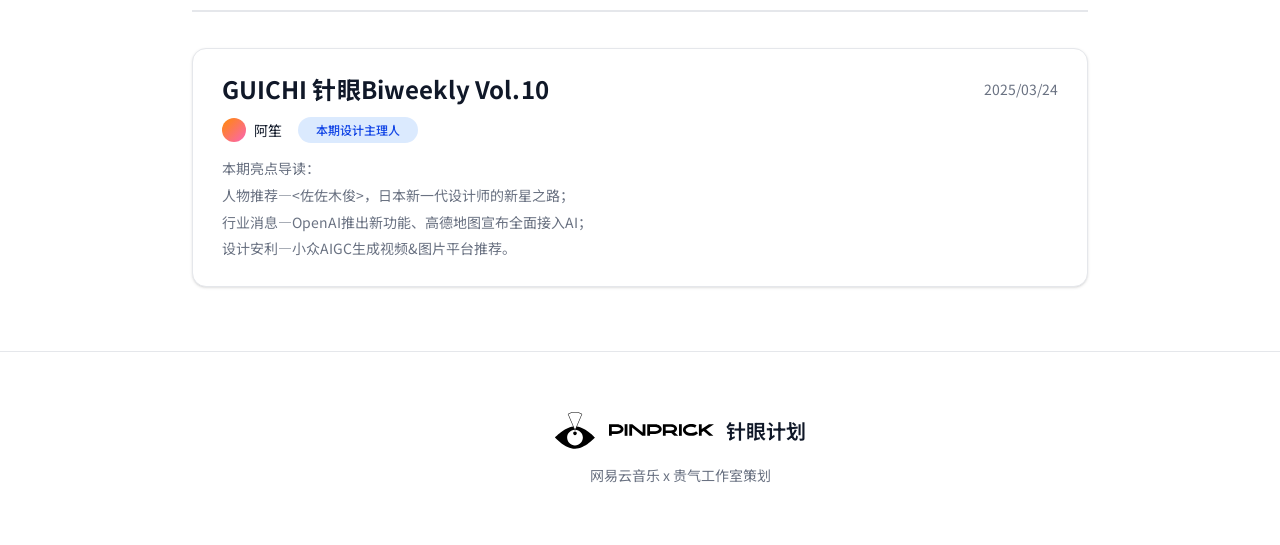
==== commit f54ee4e7: "更新子页面底部为设计稿样式" ====
--- a/vol1.html
+++ b/vol1.html
@@ -440,13 +440,16 @@
     </div>
 
     <!-- 页脚 -->
-    <div style="width: 100%; position: relative; overflow: hidden;">
-        <img src="[data-uri]" style="width: 100%; height: 200px; object-fit: cover; display: block;" alt="footer background"/>
-        <div style="position: absolute; top: 0; left: 0; right: 0; bottom: 0; display: flex; justify-content: center; align-items: center;">
-            <div style="text-align: center">
-                <div style="color: #FFFFFF; font-size: 28px; font-weight: 700; line-height: 36px; margin-bottom: 12px; letter-spacing: 2px;">PINPRICK</div>
-                <div style="color: rgba(255,255,255,0.7); font-size: 14px; font-weight: 400; line-height: 20px;">网易云音乐 x 贵气工作室策划</div>
-            </div>
+    <div style="width: 100%; padding: 60px 40px; background: white; border-top: 1px solid #E5E7EB; display: flex; justify-content: center; align-items: center;">
+        <div style="display: flex; flex-direction: column; align-items: center; gap: 16px;">
+            <!-- Logo组合 -->
+            <div style="display: flex; align-items: center; gap: 12px;">
+                <img src="[data-uri]" alt="icon" style="width: 40px; height: 37px;">
+                <img src="[data-uri]" alt="PINPRICK" style="height: 28px;">
+                <span style="color: #101828; font-size: 20px; font-weight: 600; font-family: 'Noto Sans SC', sans-serif;">针眼计划</span>
+            </div>
+            <!-- 副标题 -->
+            <div style="color: #6A7282; font-size: 14px; font-family: 'Noto Sans SC', sans-serif;">网易云音乐 x 贵气工作室策划</div>
         </div>
     </div>
 </div>
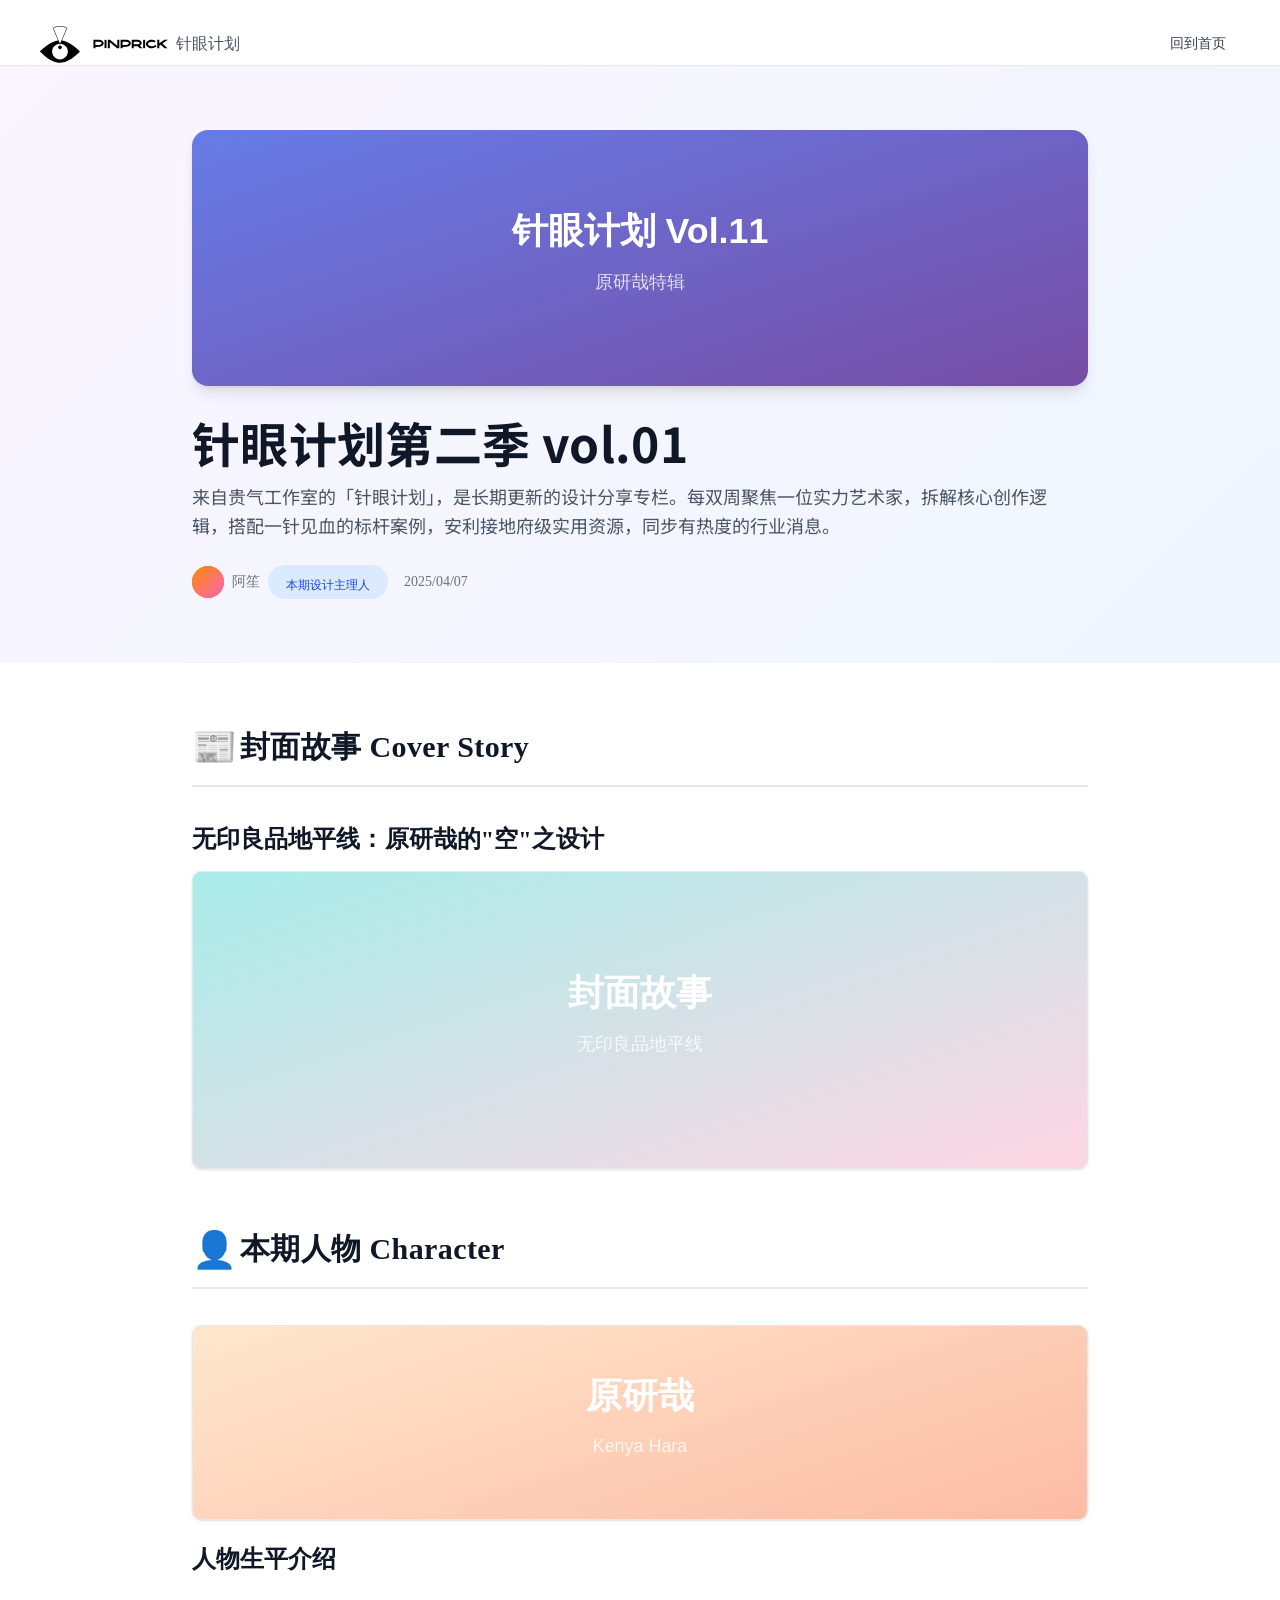
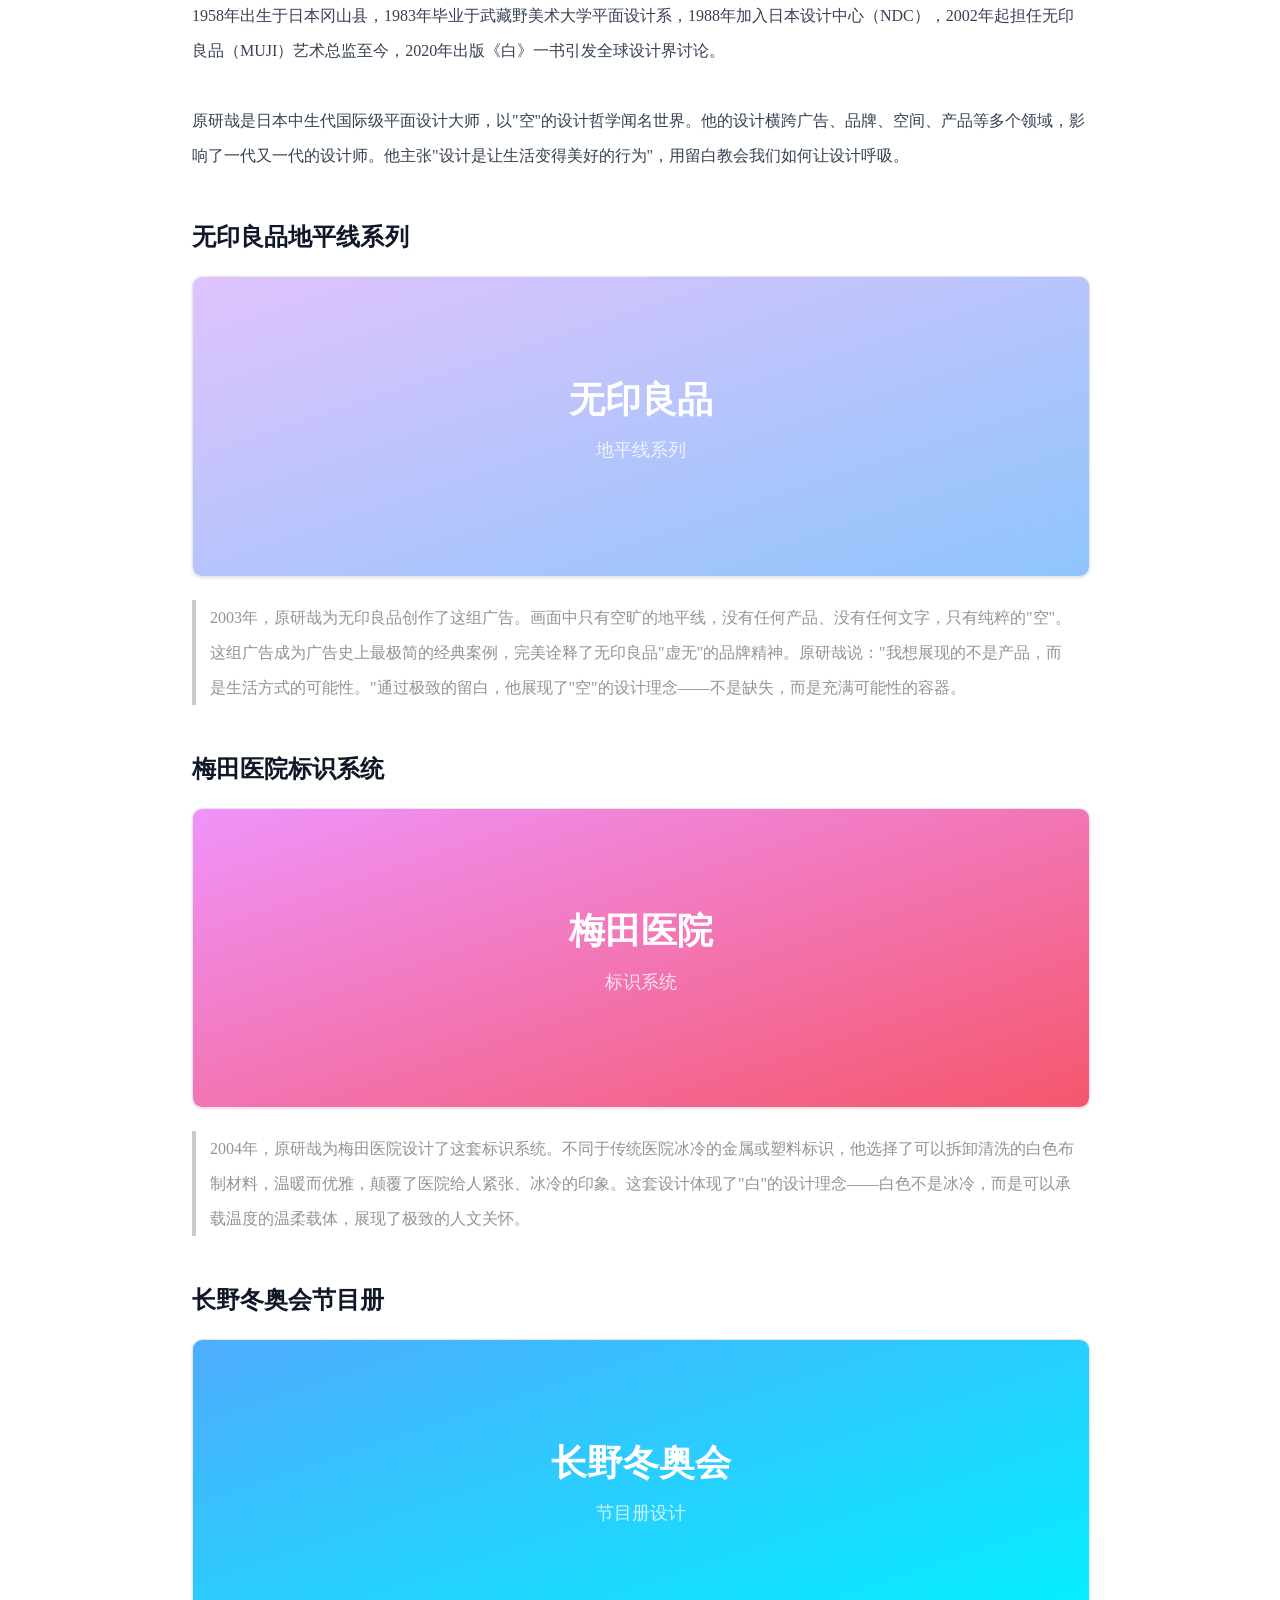
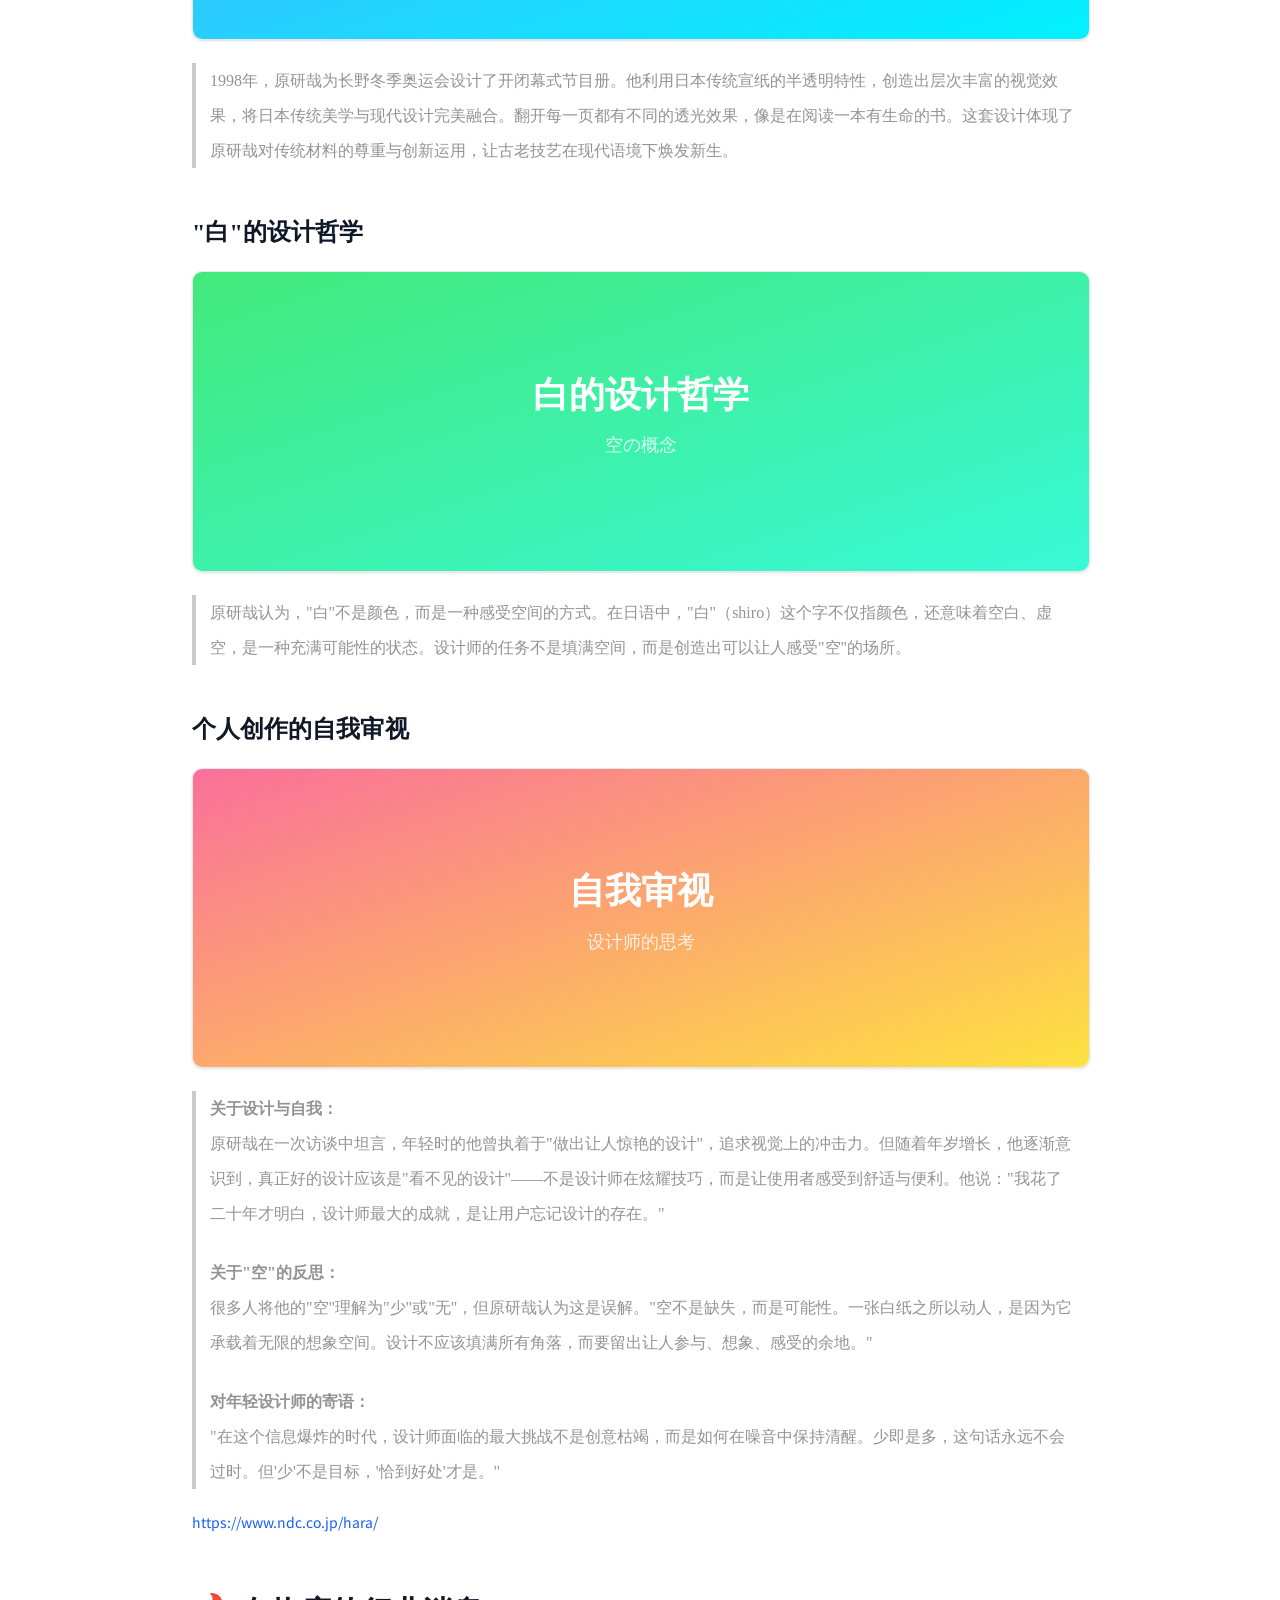
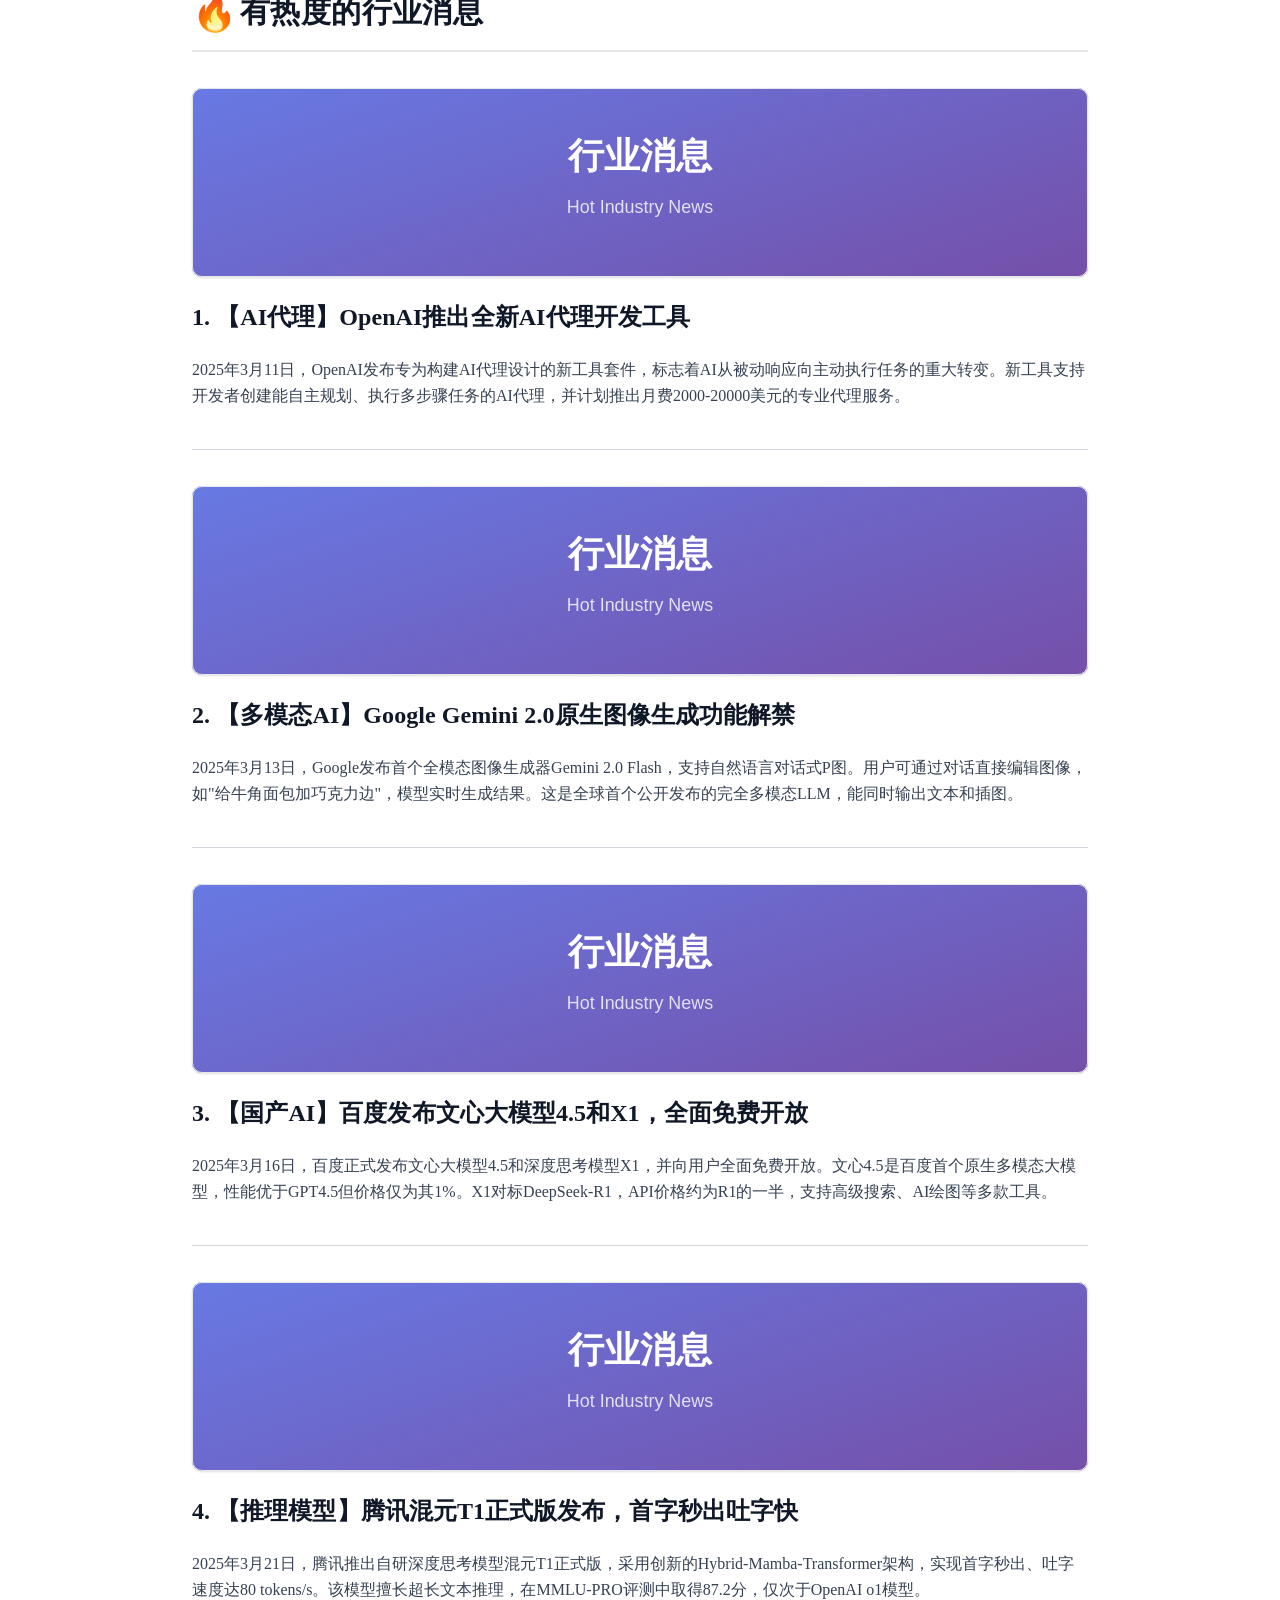
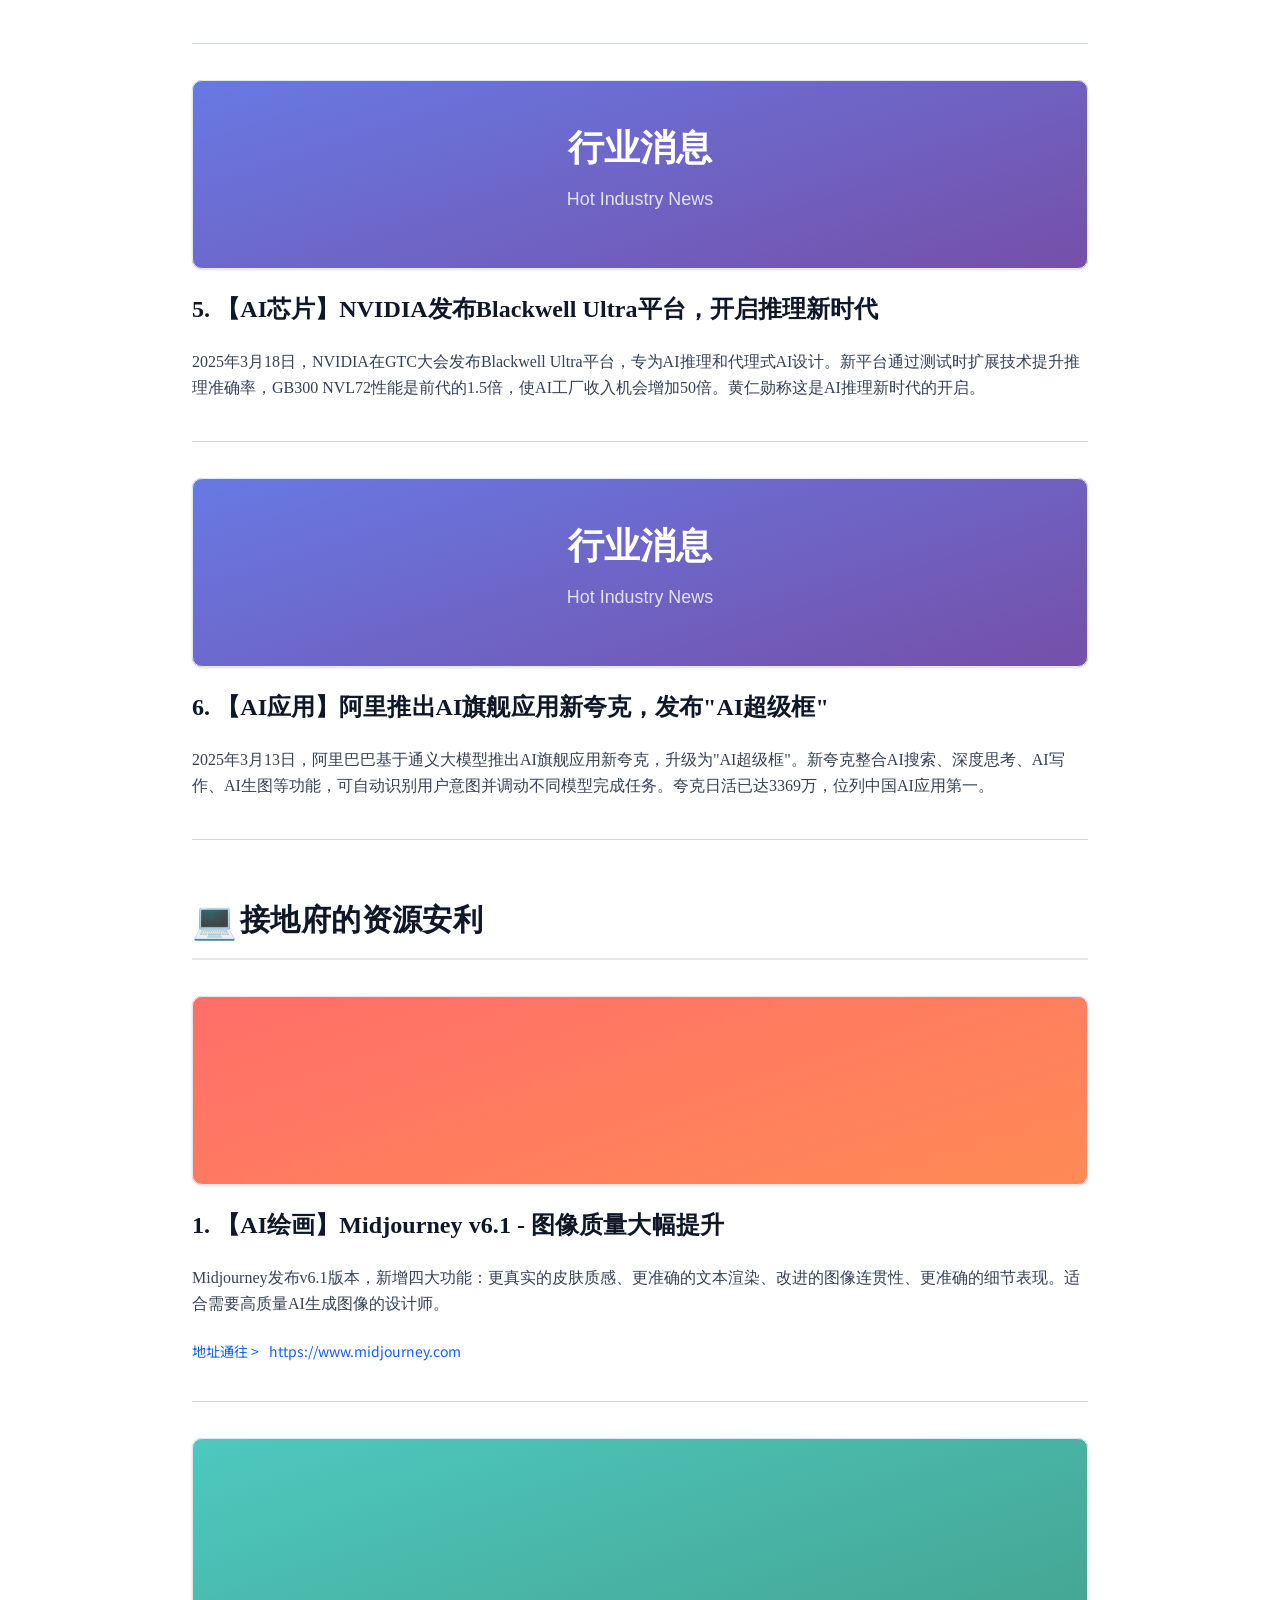
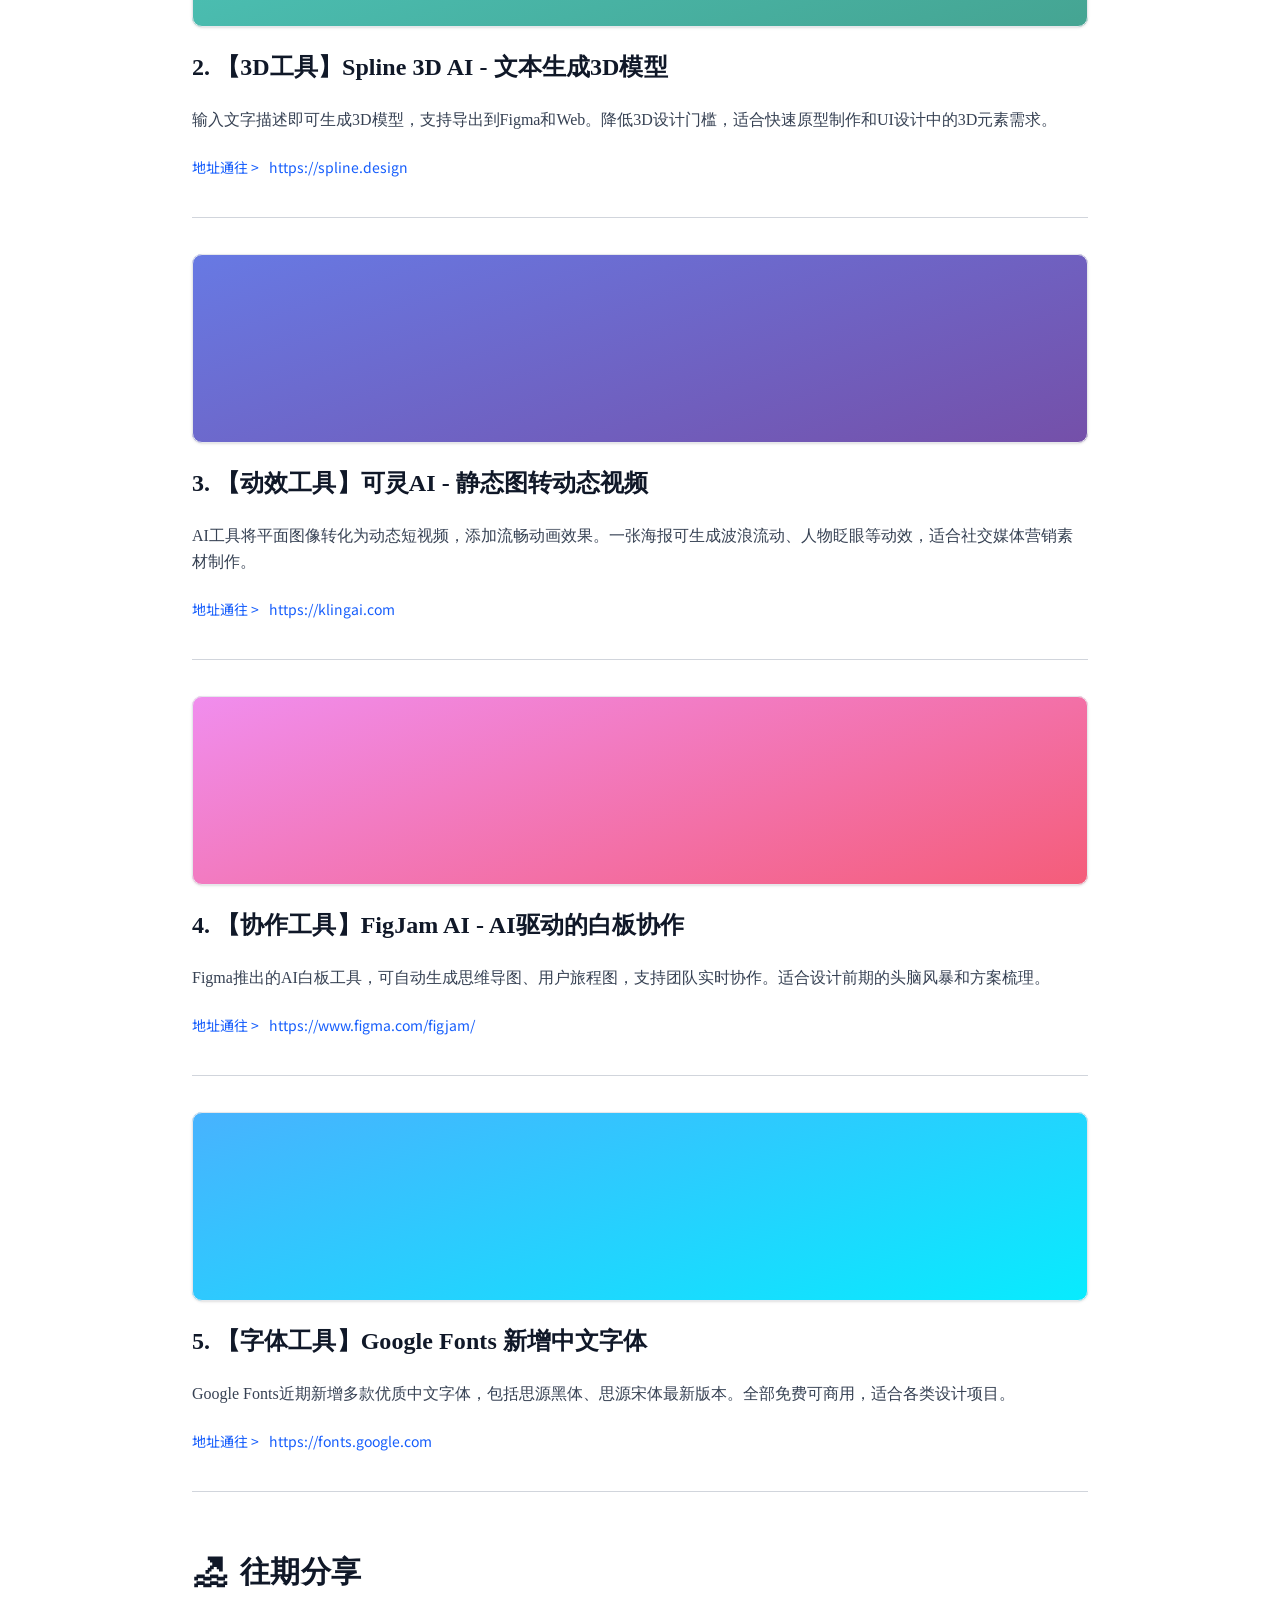
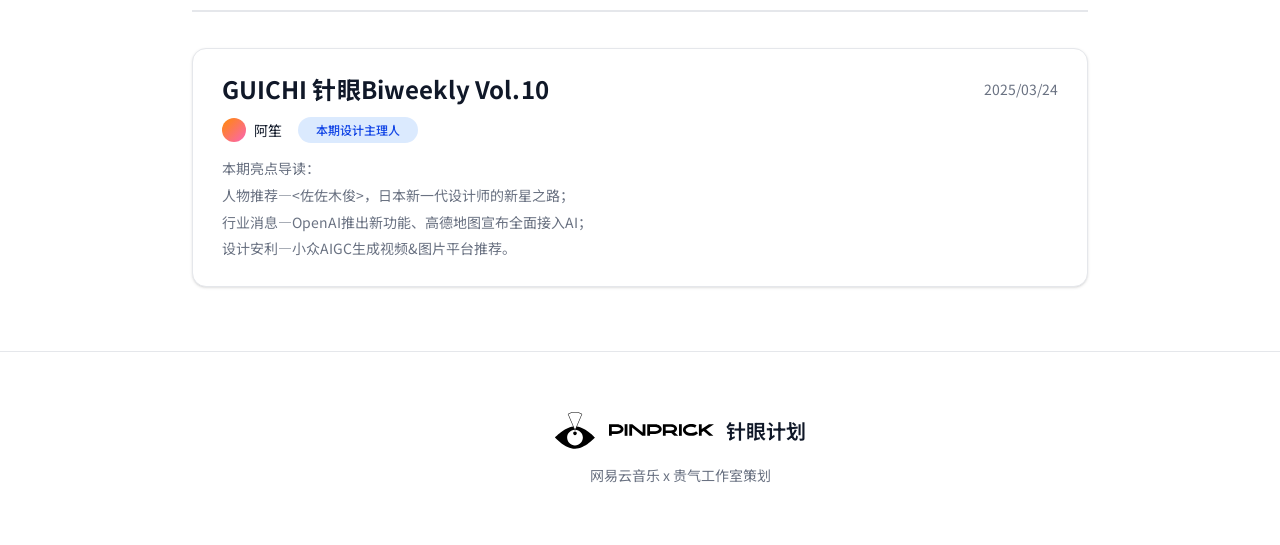
==== commit c77c7f97: "header移除渐变背景，直接使用icon.svg" ====
--- a/vol1.html
+++ b/vol1.html
@@ -19,13 +19,11 @@
 <!-- 整个页面容器 -->
 <div style="width: 100%; min-height: 100vh; position: relative; background: white">
 
-    <!-- 顶部Header -->
+    <!-- Header -->
     <div style="width: 100%; padding: 24px 40px 1px 40px; background: white; border-bottom: 1px solid #E5E7EB;">
         <div style="display: flex; justify-content: space-between; align-items: center; height: 40px;">
             <div style="display: flex; align-items: center; gap: 12px;">
-                <div style="width: 40px; height: 40px; border-radius: 10px; display: flex; justify-content: center; align-items: center; background: linear-gradient(135deg, #FF6B6B 0%, #FF8E53 100%);">
-                    <img src="[data-uri]" alt="icon" style="width: 24px; height: 24px;">
-                </div>
+                <img src="[data-uri]" alt="icon" style="width: 40px; height: 37px;">
                 <div style="display: flex; align-items: center; gap: 8px;">
                     <img src="[data-uri]" alt="PINPRICK" style="height: 20px;">
                     <span style="color: #4A5565; font-size: 16px; font-family: Inter; font-weight: 400; line-height: 24px;">针眼计划</span>
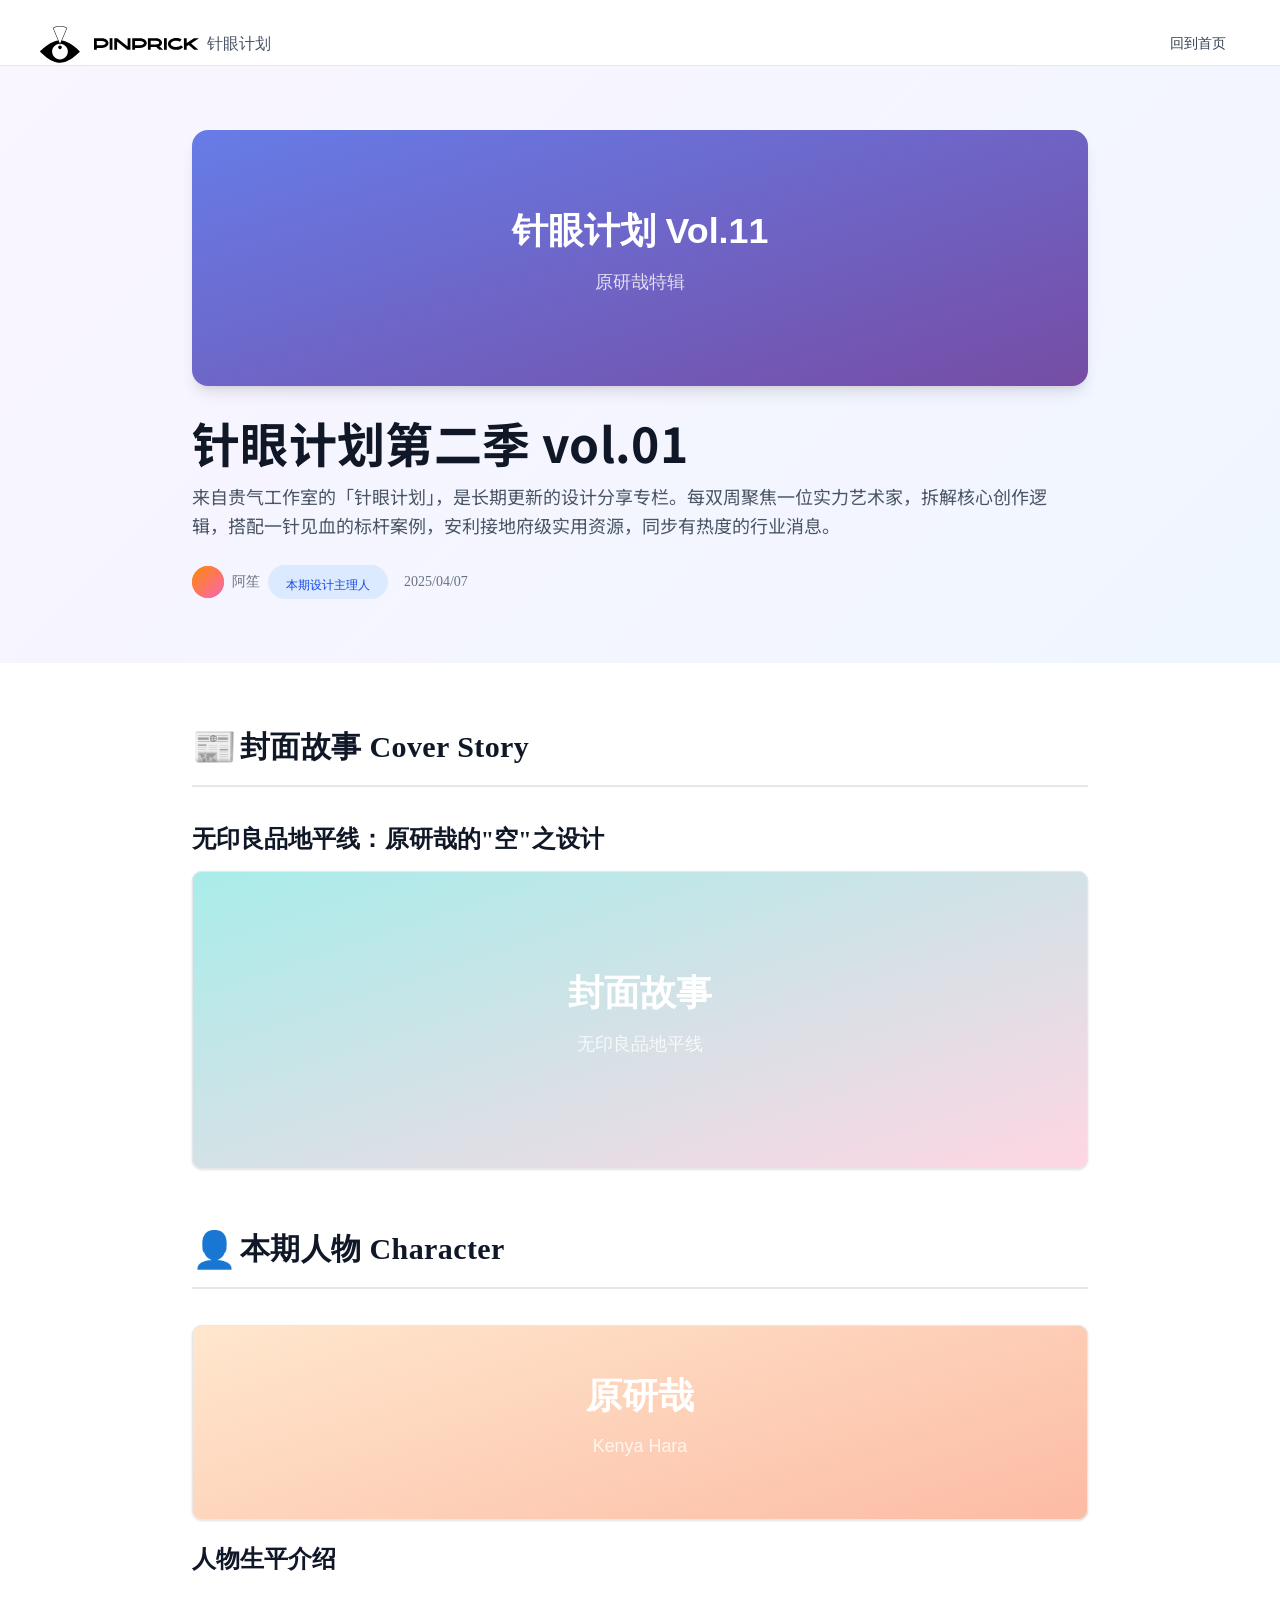
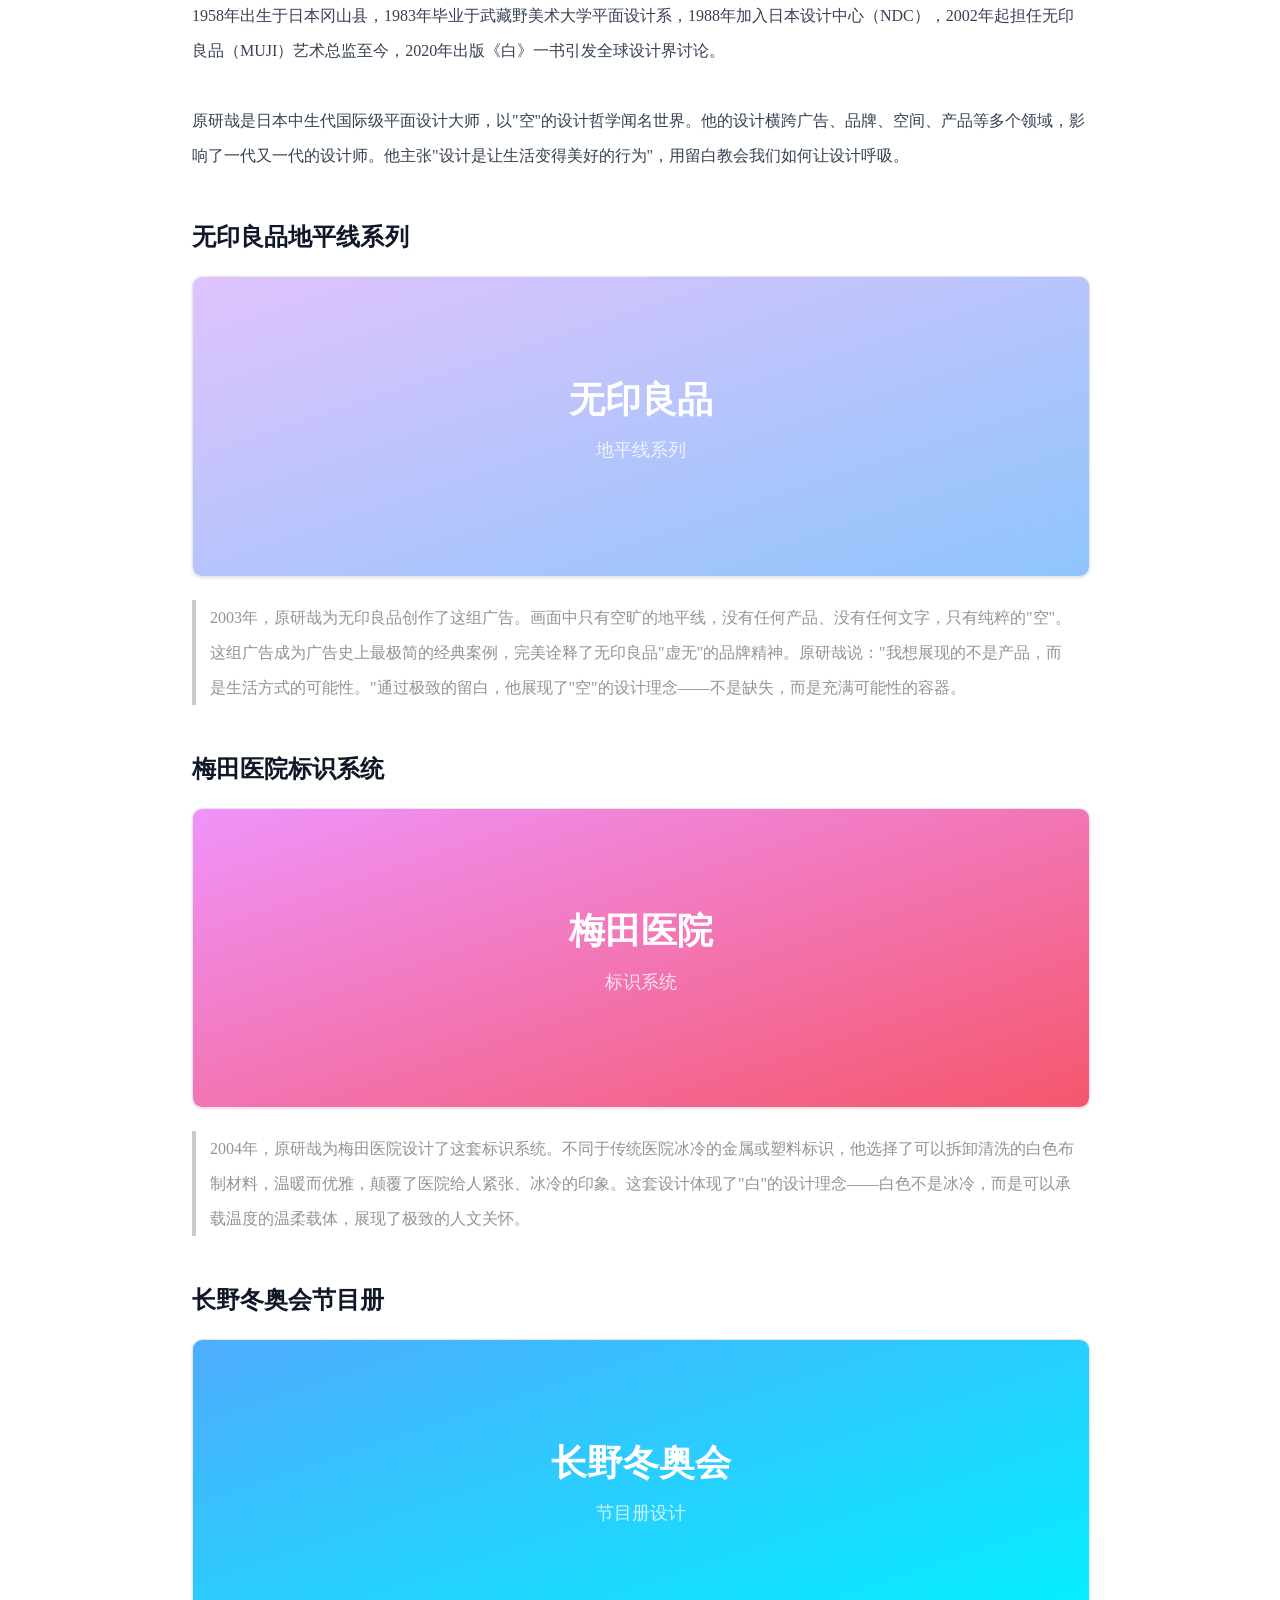
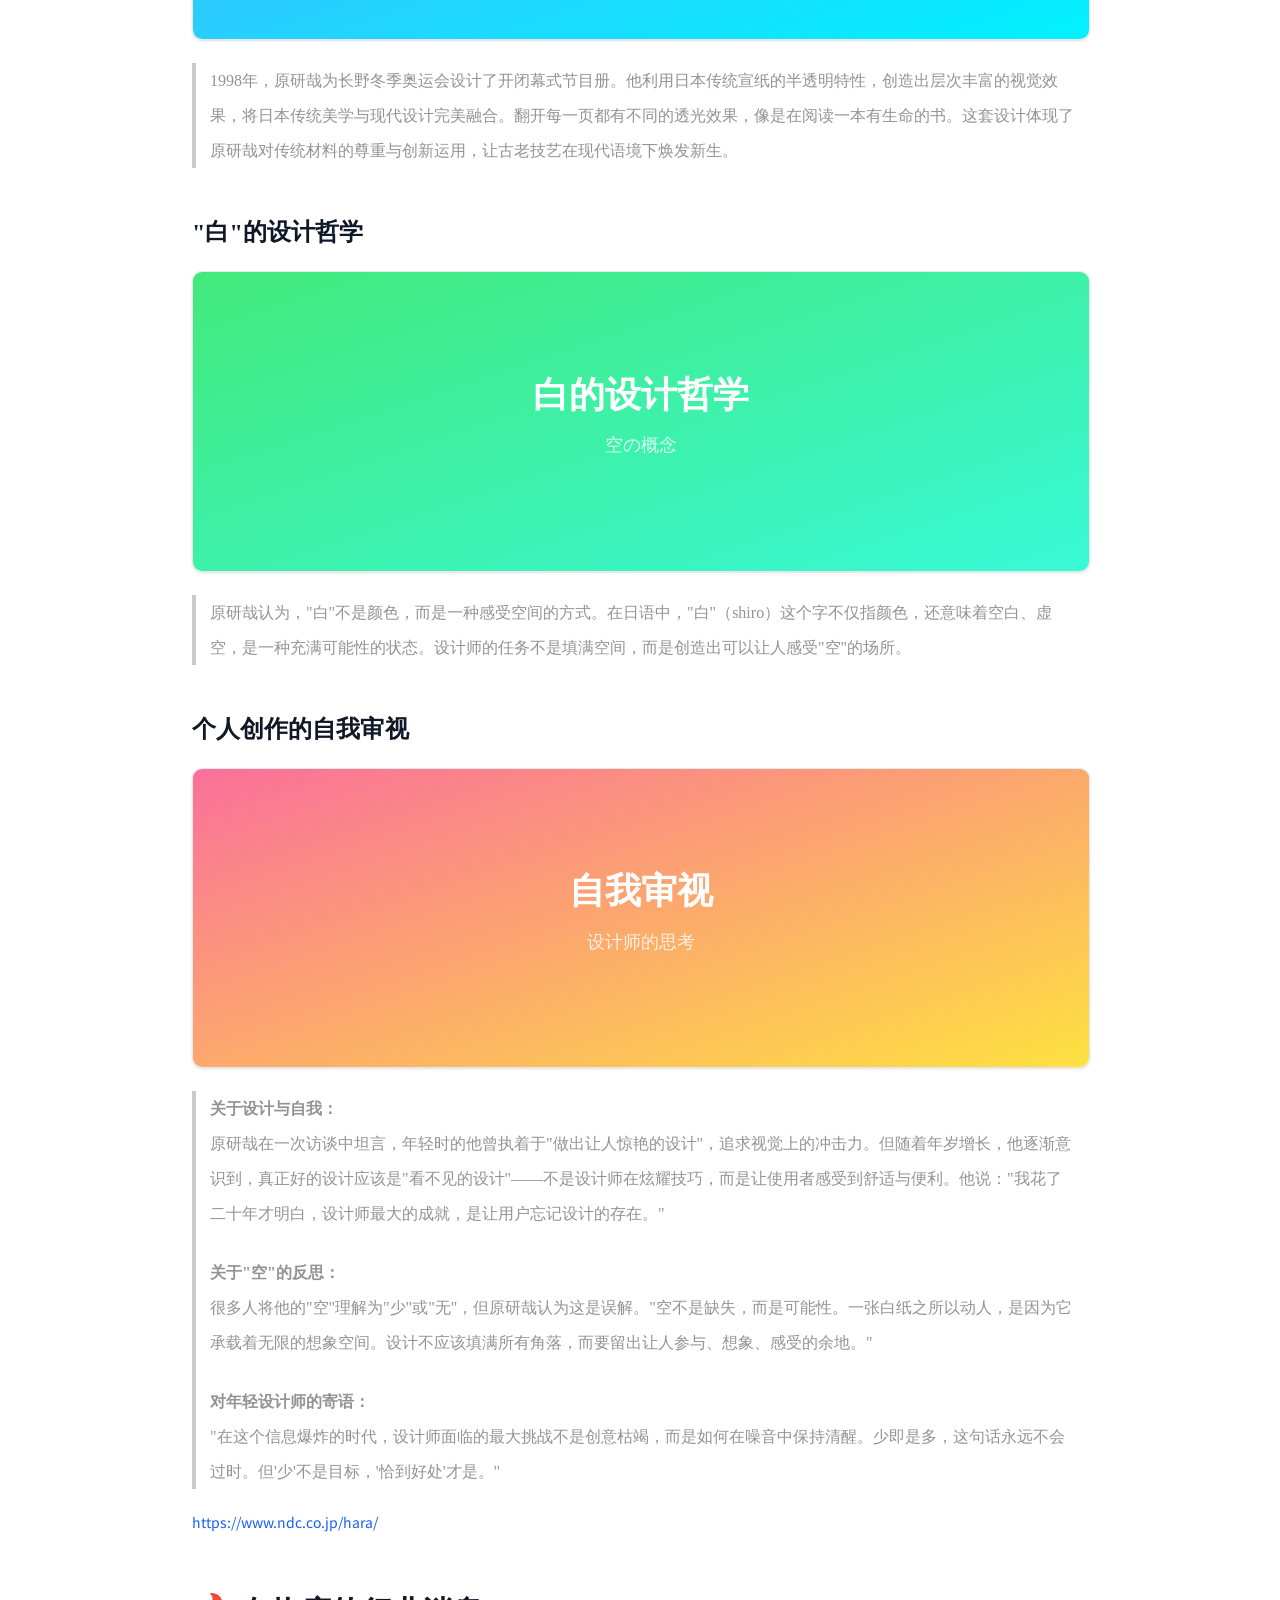
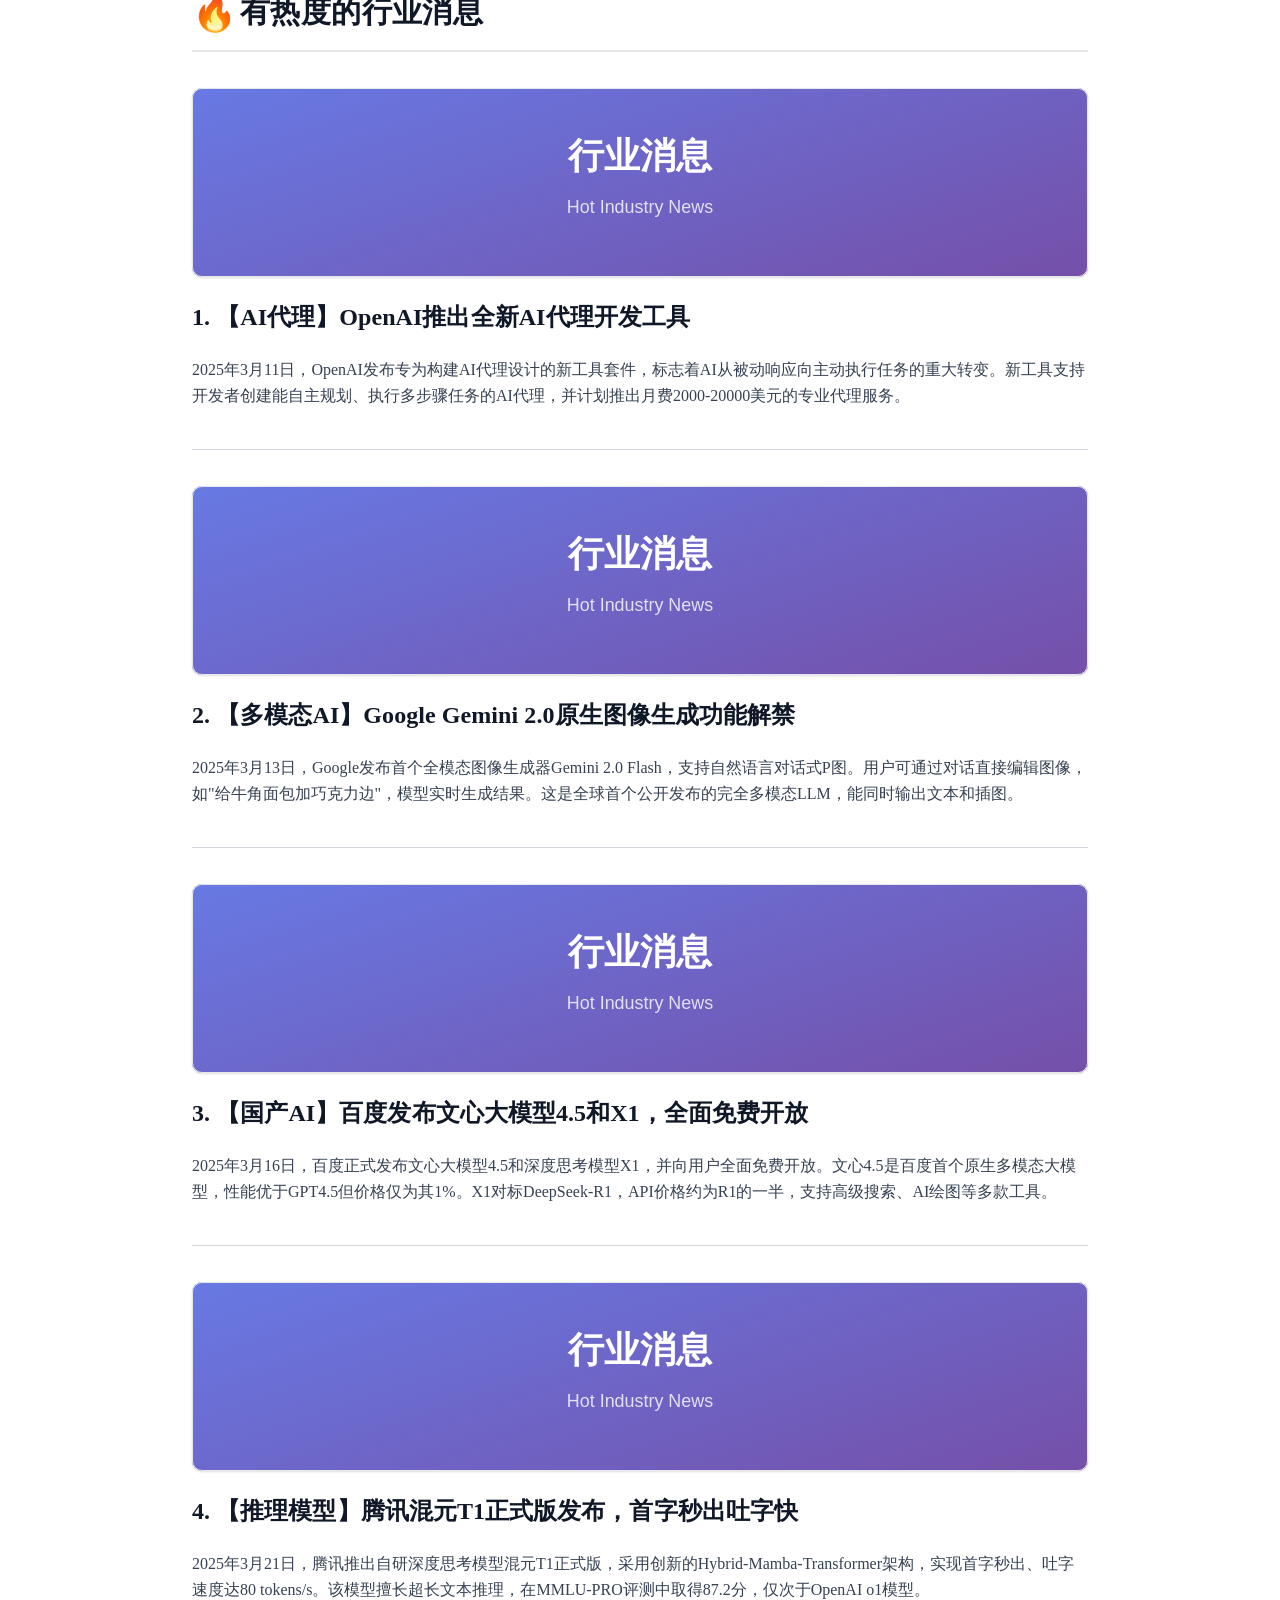
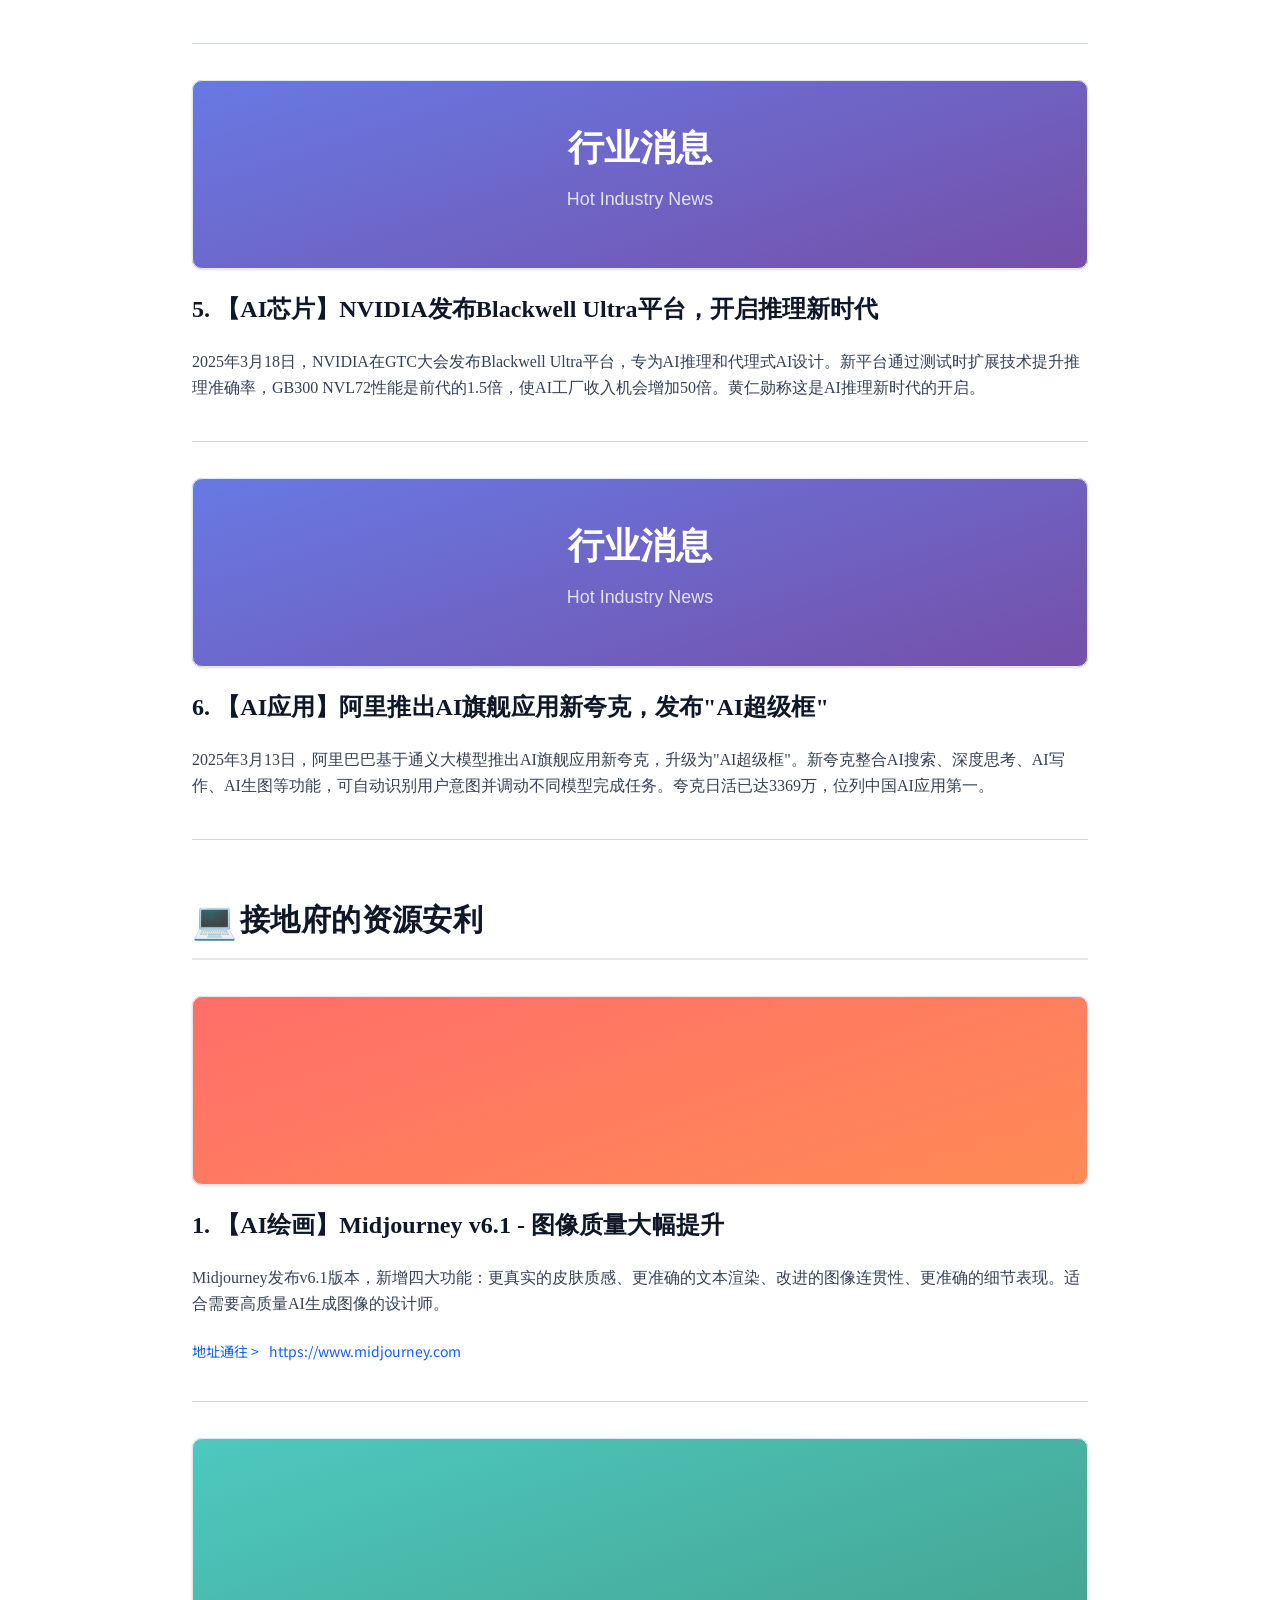
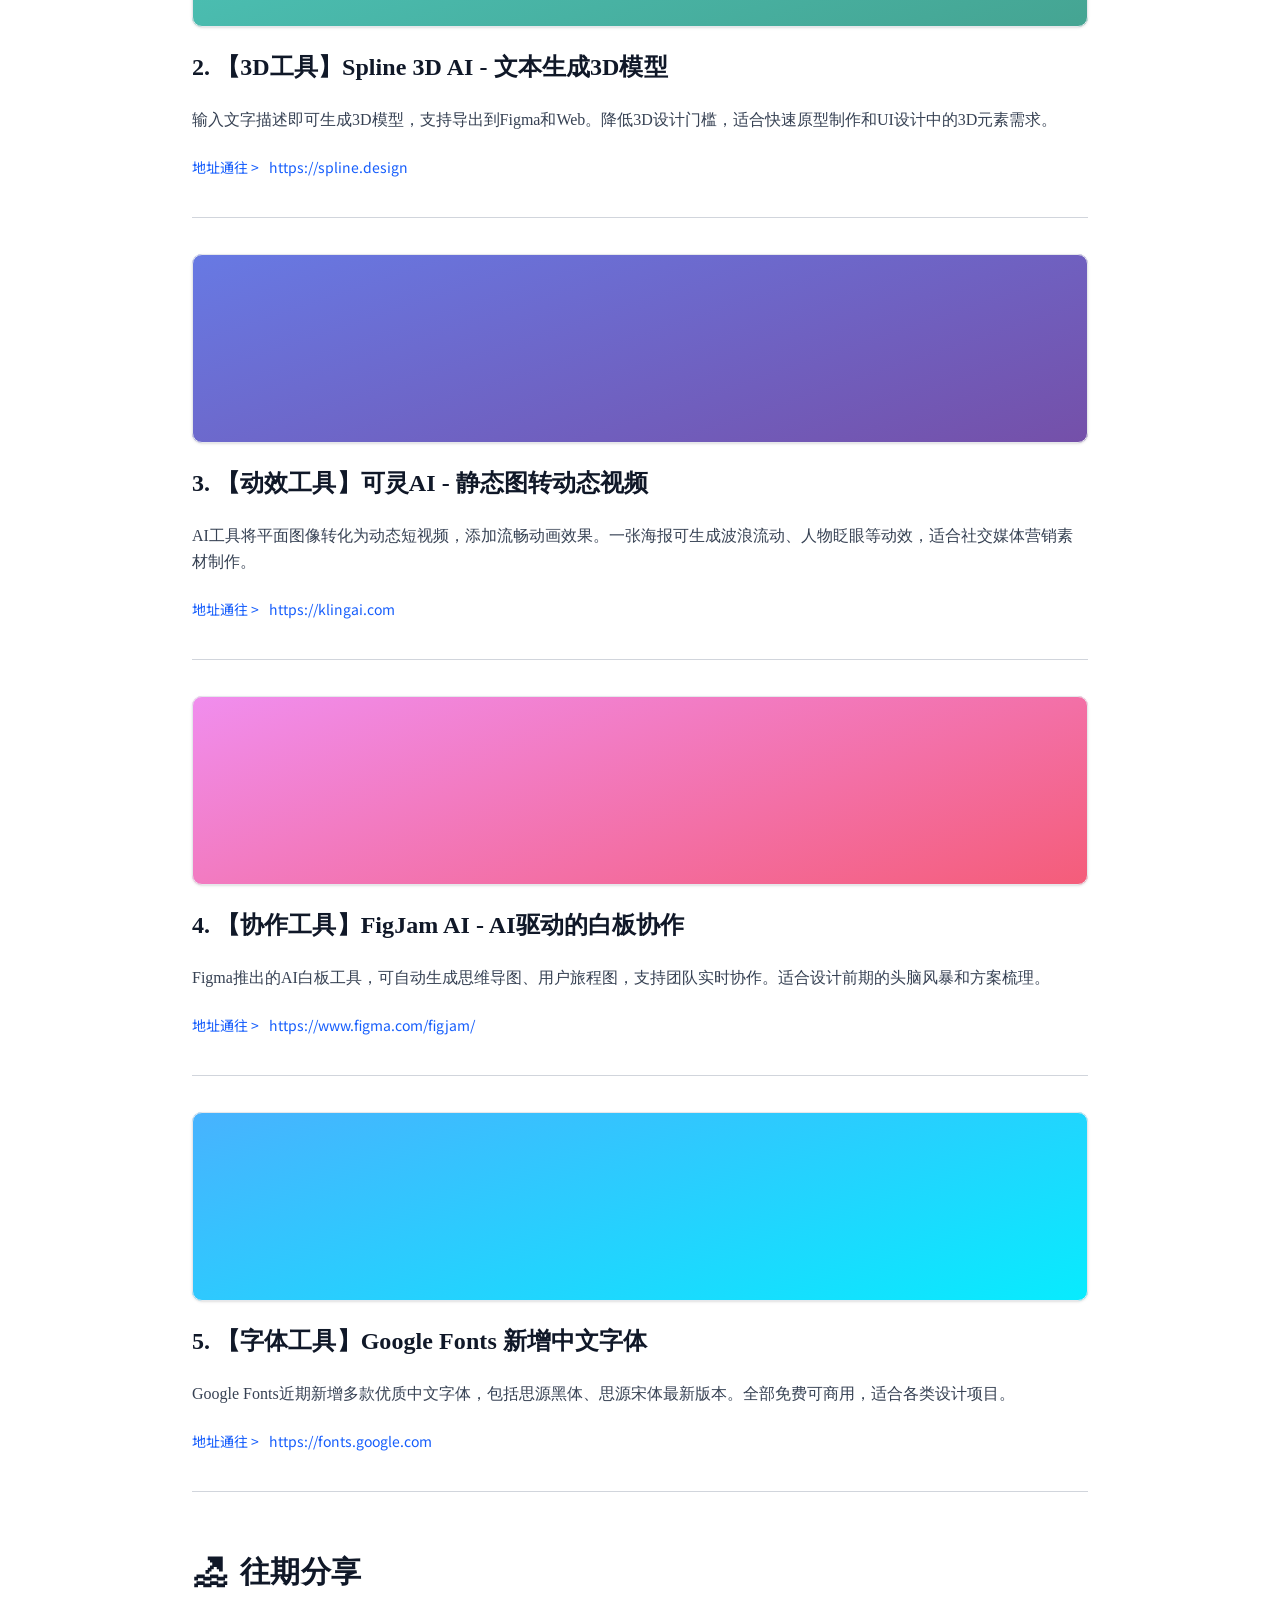
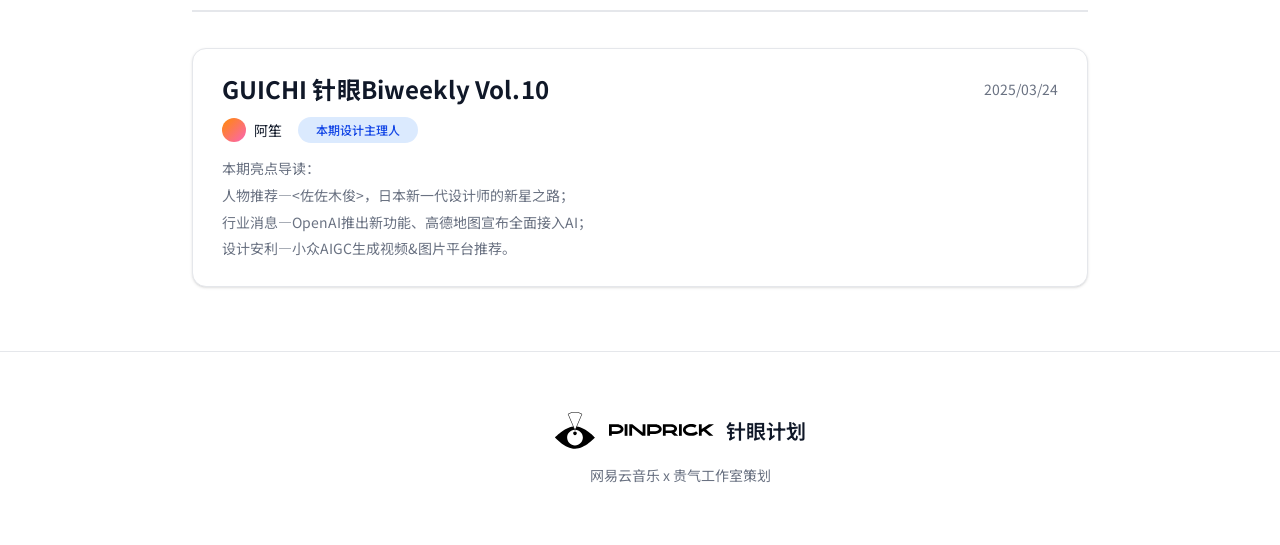
==== commit 63339e10: "首页footer与子页面保持一致" ====
--- a/vol1.html
+++ b/vol1.html
@@ -20,13 +20,15 @@
 <div style="width: 100%; min-height: 100vh; position: relative; background: white">
 
     <!-- Header -->
-    <div style="width: 100%; padding: 24px 40px 1px 40px; background: white; border-bottom: 1px solid #E5E7EB;">
+    <div style="width: 100%; padding-top: 24px; padding-bottom: 1px; padding-left: 40px; padding-right: 40px; background: white; border-bottom: 1px solid #E5E7EB;">
         <div style="display: flex; justify-content: space-between; align-items: center; height: 40px;">
-            <div style="display: flex; align-items: center; gap: 12px;">
-                <img src="[data-uri]" alt="icon" style="width: 40px; height: 37px;">
-                <div style="display: flex; align-items: center; gap: 8px;">
-                    <img src="[data-uri]" alt="PINPRICK" style="height: 20px;">
-                    <span style="color: #4A5565; font-size: 16px; font-family: Inter; font-weight: 400; line-height: 24px;">针眼计划</span>
+            <div style="display: flex; justify-content: flex-start; align-items: center; gap: 12px;">
+                <div style="width: 40px; height: 40px; border-radius: 10px; display: flex; justify-content: center; align-items: center;">
+                    <img src="[data-uri]" alt="icon" style="width: 40px; height: 37px;">
+                </div>
+                <div style="flex: 1 1 0; height: 28px; display: flex; justify-content: flex-start; align-items: center; gap: 8px;">
+                    <img src="[data-uri]" alt="PINPRICK" style="width: 107px; height: 28px;">
+                    <div style="width: 64px; height: 24px; color: #4A5565; font-size: 16px; font-family: Inter; font-weight: 400; line-height: 24px;">针眼计划</div>
                 </div>
             </div>
             <div style="display: flex; gap: 66px;">
